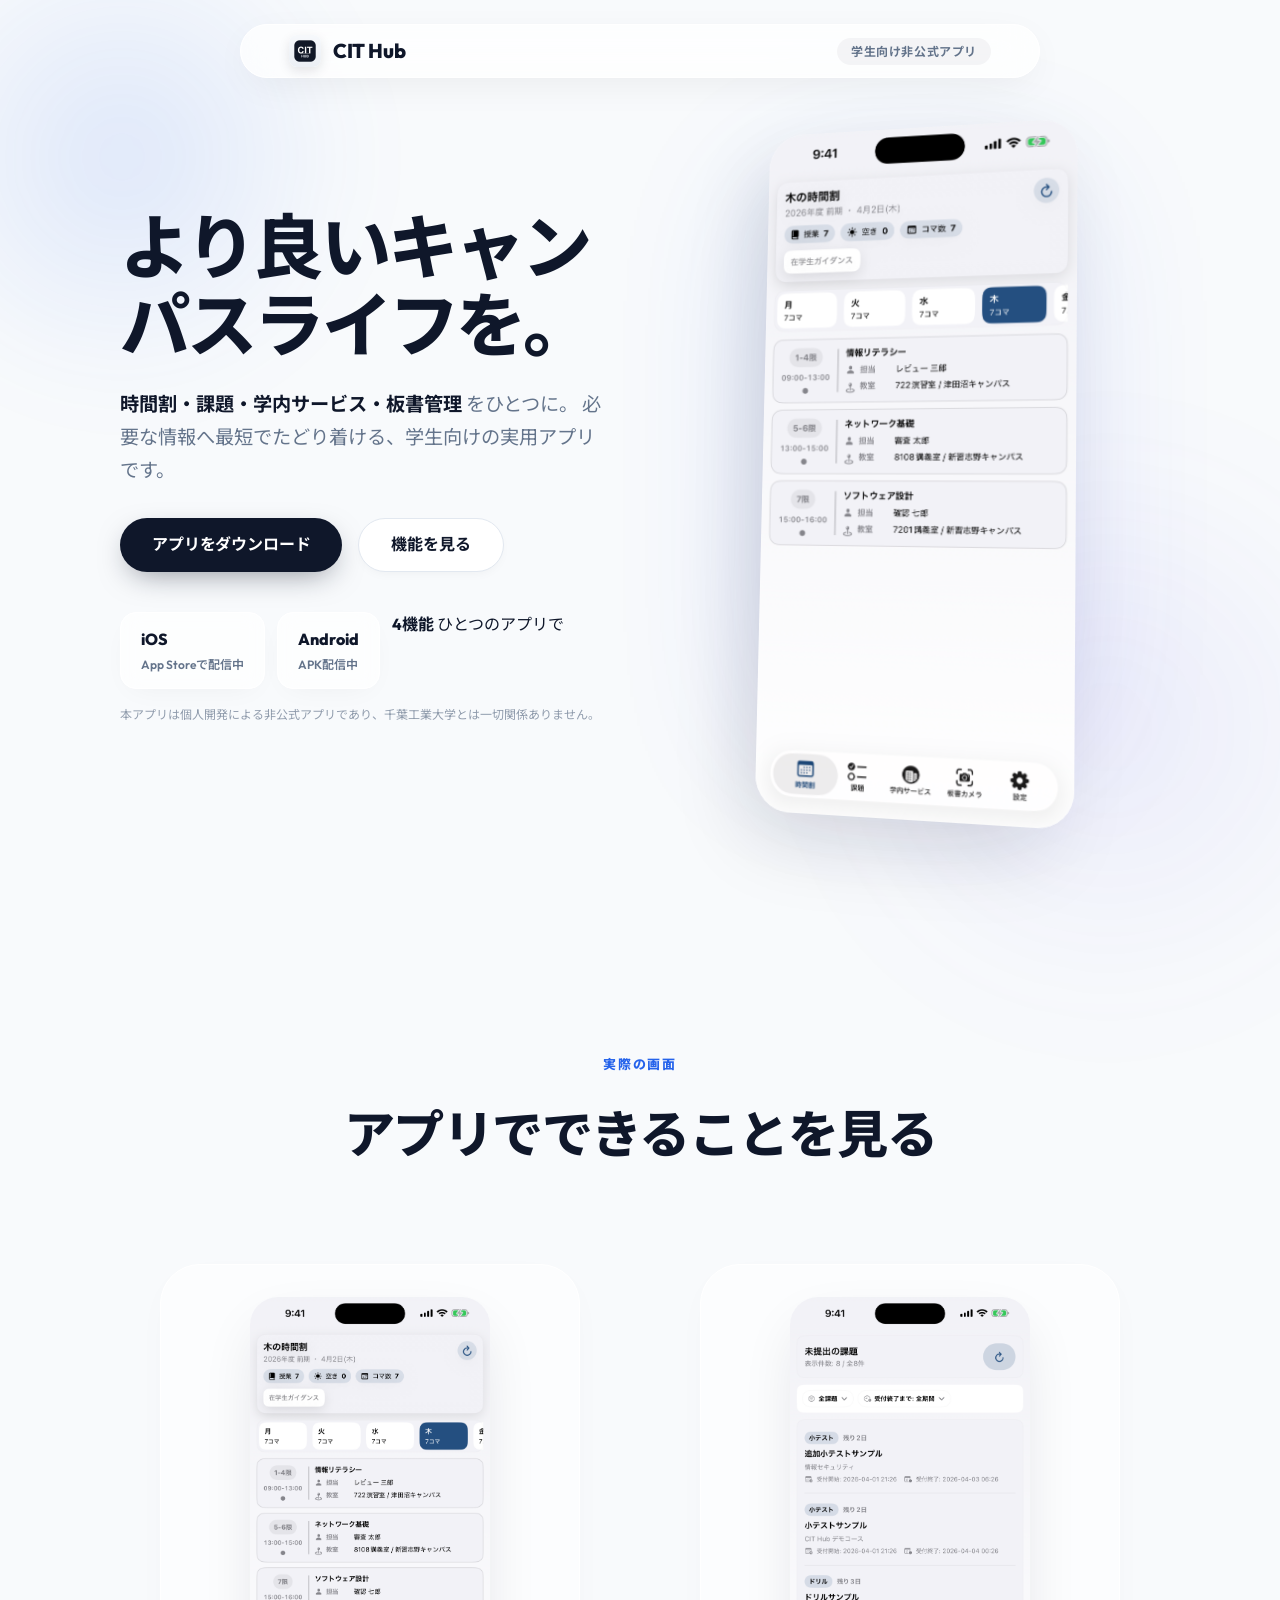
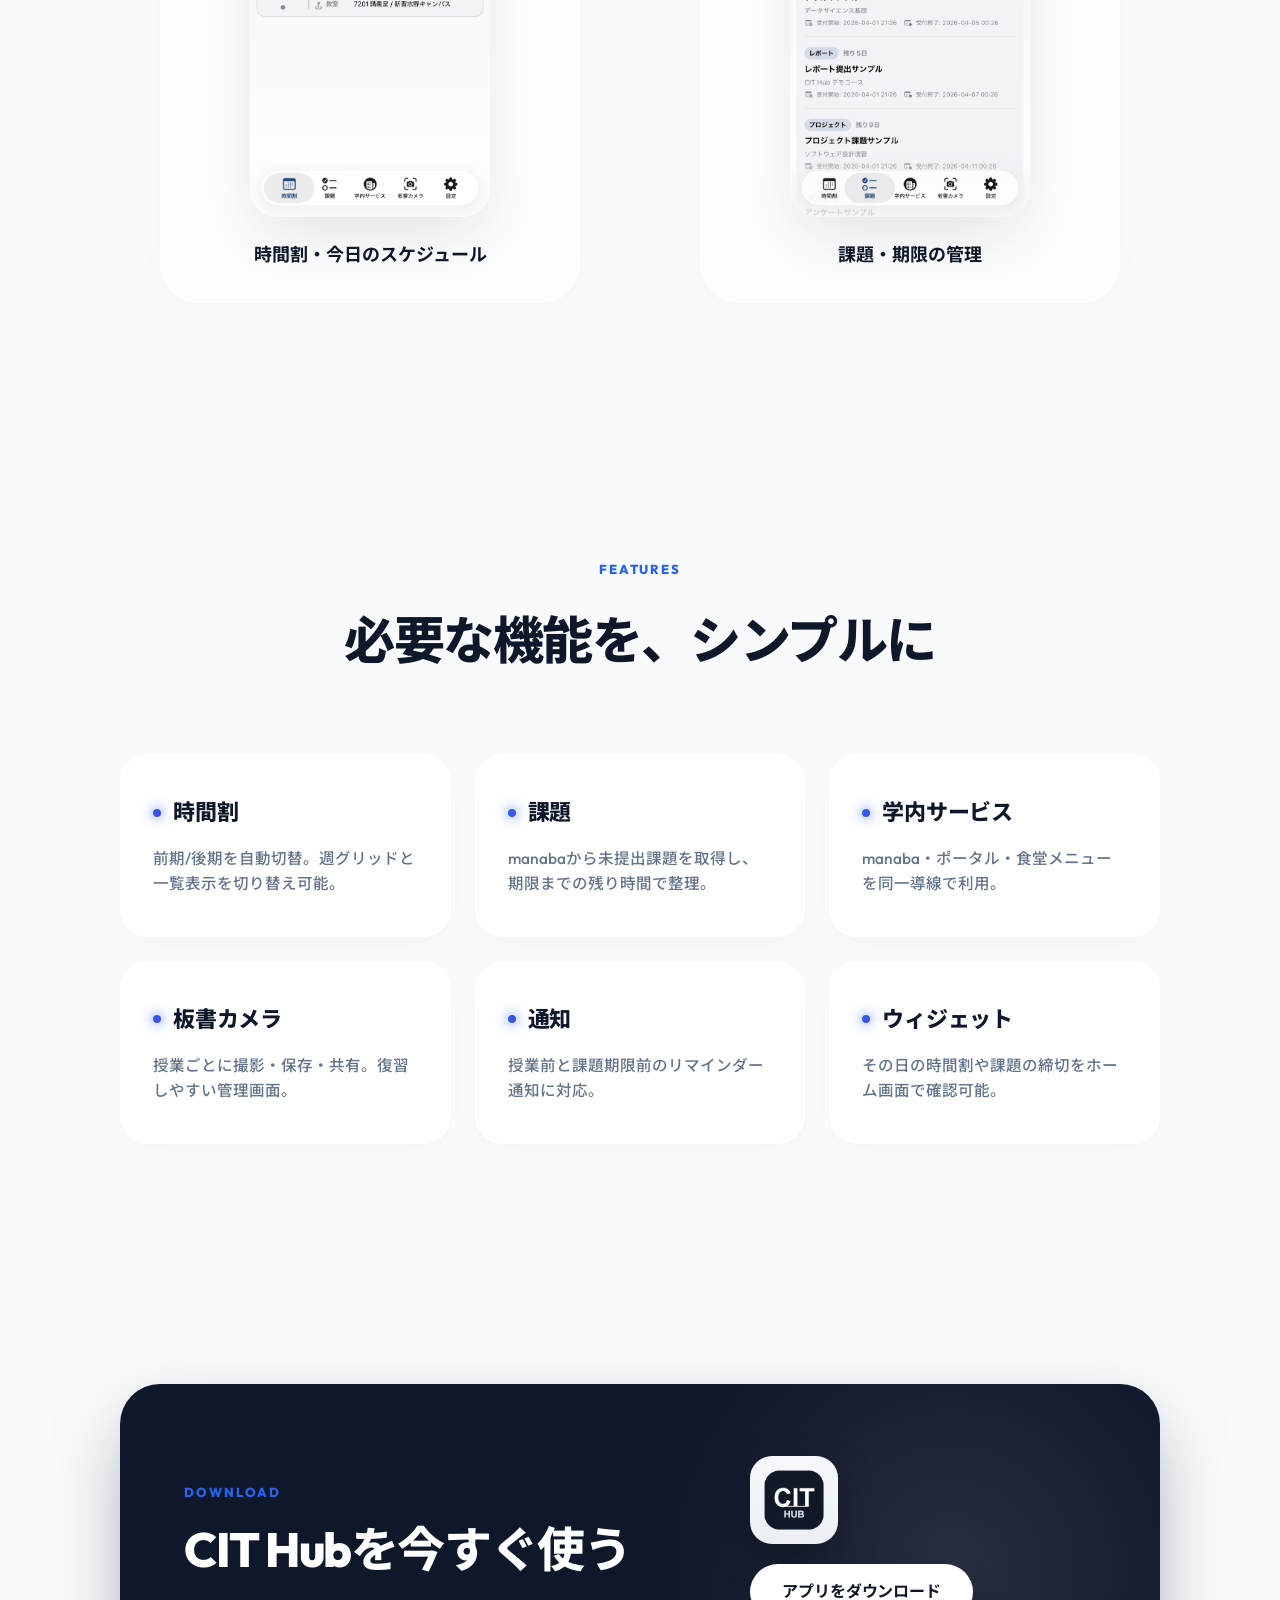
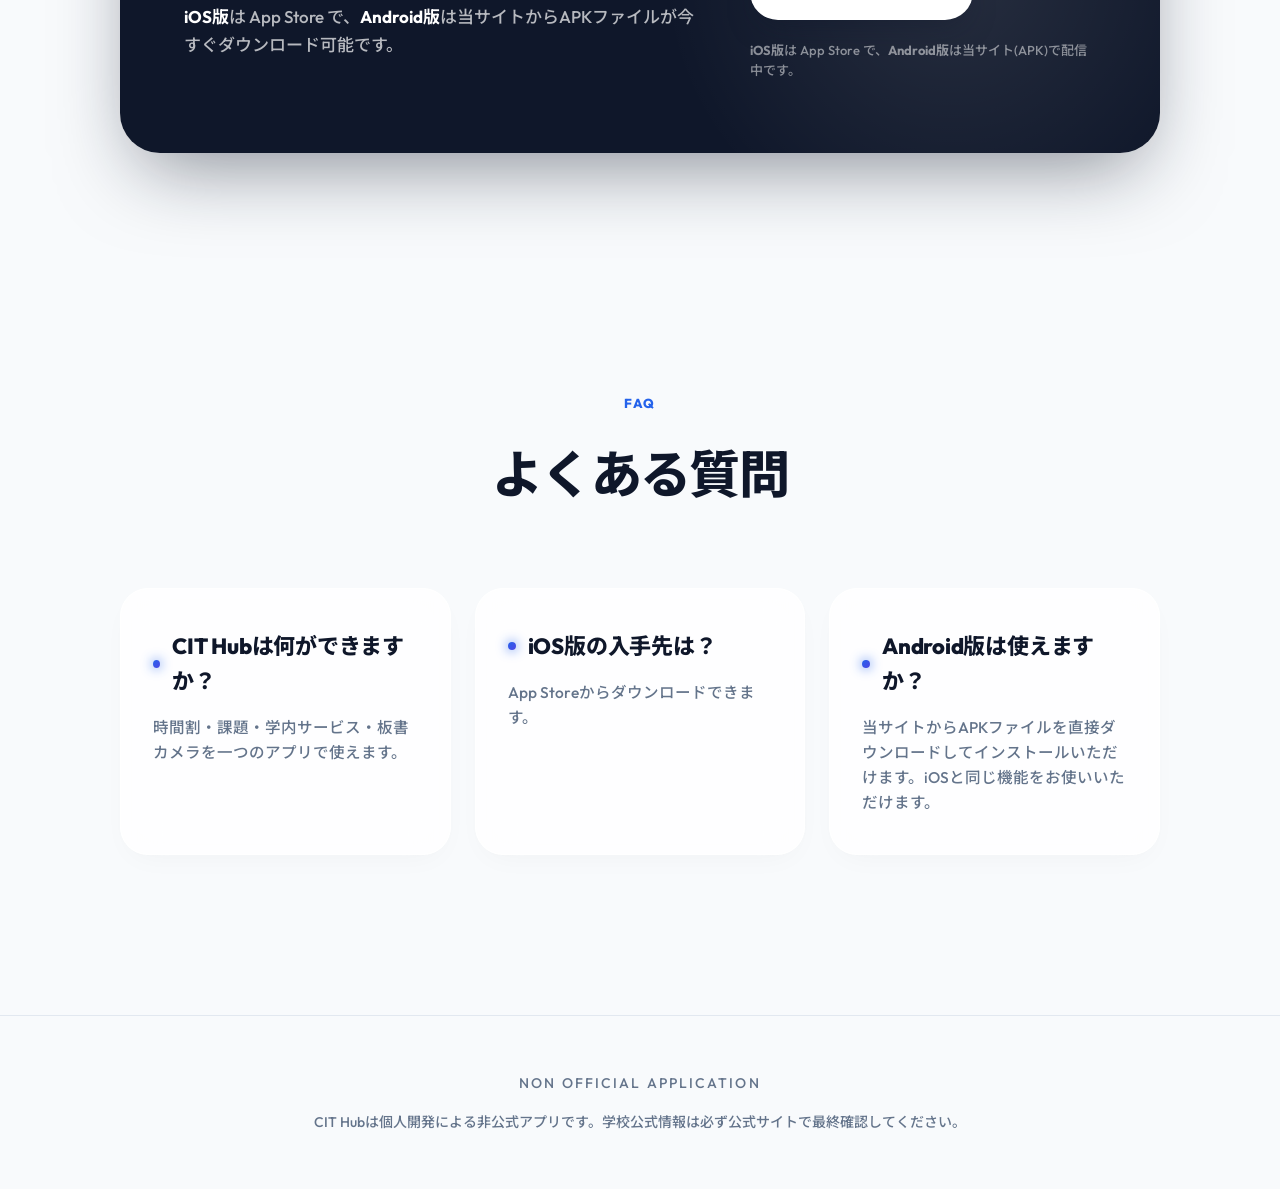
==== index.html @ a3082f99 "Fix: cssのoverflow-x:hiddenをclipに変更しスムーススクロール対応。重複したScreenセクションを削除" ====
<!doctype html>
<html lang="ja">
  <head>
    <meta charset="utf-8" />
    <meta name="viewport" content="width=device-width, initial-scale=1" />
    <title>CIT Hub | より良いキャンパスライフを</title>
    <meta name="robots" content="index,follow,max-image-preview:large,max-snippet:-1,max-video-preview:-1" />
    <meta name="author" content="CIT Hub" />
    <meta name="application-name" content="CIT Hub" />
    <meta name="theme-color" content="#edf1f7" />
    <meta name="apple-itunes-app" content="app-id=6760315556" />
    <meta
      name="keywords"
      content="CIT Hub,千葉工業大学,時間割アプリ,manaba,課題管理,学内ポータル,学生アプリ,板書カメラ"
    />
    <meta
      name="description"
      content="CIT Hubは、時間割・課題・学内サービス・板書カメラを一つにまとめた、千葉工業大学向けの非公式サポートアプリです。"
    />
    <link rel="canonical" href="/" />
    <meta property="og:type" content="website" />
    <meta property="og:url" content="/" />
    <meta property="og:locale" content="ja_JP" />
    <meta property="og:site_name" content="CIT Hub" />
    <meta property="og:title" content="CIT Hub | より良いキャンパスライフを" />
    <meta
      property="og:description"
      content="時間割・課題・学内サービス・板書カメラをまとめて使える、千葉工業大学向け非公式アプリCIT Hub。"
    />
    <meta property="og:image" content="./assets/app-icon.png" />
    <meta name="twitter:card" content="summary_large_image" />
    <meta name="twitter:title" content="CIT Hub | より良いキャンパスライフを" />
    <meta
      name="twitter:description"
      content="時間割・課題・学内サービス・板書カメラをまとめて使える、千葉工業大学向け非公式アプリCIT Hub。"
    />
    <meta name="twitter:image" content="./assets/app-icon.png" />
    <link rel="preconnect" href="https://fonts.googleapis.com" />
    <link rel="preconnect" href="https://fonts.gstatic.com" crossorigin />
    <link
      href="https://fonts.googleapis.com/css2?family=Noto+Sans+JP:wght@400;500;700&family=Outfit:wght@500;600;700&display=swap"
      rel="stylesheet"
    />
    <link rel="stylesheet" href="./styles.css" />
    <script type="application/ld+json">
      {
        "@context": "https://schema.org",
        "@type": "SoftwareApplication",
        "name": "CIT Hub",
        "applicationCategory": "EducationApplication",
        "operatingSystem": "iOS",
        "inLanguage": "ja-JP",
        "offers": {
          "@type": "Offer",
          "price": "0",
          "priceCurrency": "JPY"
        },
        "downloadUrl": "https://apps.apple.com/jp/app/cit-hub/id6760315556",
        "description": "時間割・課題・学内サービス・板書カメラを一つにまとめた、千葉工業大学向けの非公式サポートアプリです。"
      }
    </script>
    <script type="application/ld+json">
      {
        "@context": "https://schema.org",
        "@type": "FAQPage",
        "mainEntity": [
          {
            "@type": "Question",
            "name": "CIT Hubは何ができますか？",
            "acceptedAnswer": {
              "@type": "Answer",
              "text": "時間割、課題、学内サービス、板書カメラを一つのアプリで利用できます。"
            }
          },
          {
            "@type": "Question",
            "name": "iOS版はどこからダウンロードできますか？",
            "acceptedAnswer": {
              "@type": "Answer",
              "text": "App Storeからダウンロードできます。"
            }
          },
          {
            "@type": "Question",
            "name": "Android版は利用できますか？",
            "acceptedAnswer": {
              "@type": "Answer",
              "text": "Android版は間もなくリリース予定です。"
            }
          }
        ]
      }
    </script>
  </head>
  <body>
    <header class="site-header">
      <div class="container header-inner">
        <a class="brand" href="#top" aria-label="CIT Hub">
          <img class="brand-icon" src="./assets/app-icon.png" width="40" height="40" alt="CIT Hubアプリアイコン" />
          <span class="brand-text">CIT Hub</span>
        </a>

        <div class="header-actions">
          <span class="header-badge">学生向け非公式アプリ</span>
        </div>
      </div>
    </header>

    <main id="top">
      <section class="hero section reveal">
        <div class="container hero-grid">
          <div class="hero-copy">
            <h1>より良いキャンパスライフを。</h1>
            <p class="hero-lead">
              <span class="hero-lead-highlight">時間割・課題・学内サービス・板書管理</span> をひとつに。
              必要な情報へ最短でたどり着ける、学生向けの実用アプリです。
            </p>
            <div class="hero-actions">
              <a class="btn btn-primary js-app-download" href="https://apps.apple.com/jp/app/cit-hub/id6760315556">アプリをダウンロード</a>
              <a class="btn btn-soft" href="#features">機能を見る</a>
            </div>
            <div class="hero-stats" aria-label="アプリの特徴">
              <article class="stat-card">
                <strong>iOS</strong>
                <span>App Storeで配信中</span>
              </article>
              <article class="stat-card">
                <strong>Android</strong>
                <span>APK配信中</span>
              </article>
              <article class=\"stat-card\">
                <strong>4機能</strong>
                <span>ひとつのアプリで</span>
              </article>
            </div>
            <p class="hero-note">本アプリは個人開発による非公式アプリであり、千葉工業大学とは一切関係ありません。</p>
          </div>

          <div class="hero-visual">
            <img src="./assets/app-screenshot-schedule.png" alt="CIT Hubの時間割画面。今日のスケジュール、課題、通知がひと目で確認できます" class="app-screenshot" />
          </div>
        </div>
      </section>

      <section id="screens" class="section reveal">
        <div class="container">
          <div class="section-head">
            <p class="kicker">実際の画面</p>
            <h2>アプリでできることを見る</h2>
          </div>
          <div class="screens-grid">
            <figure class="screen-figure">
              <img src="./assets/app-screenshot-schedule.png" alt="時間割画面：今日のスケジュール、課題、コマ数が一目で確認できます" />
              <figcaption>時間割・今日のスケジュール</figcaption>
            </figure>
            <figure class="screen-figure">
              <img src="./assets/app-screenshot-tasks.png" alt="課題画面：未提出の課題が一覧表示され、期限順に整理されています" />
              <figcaption>課題・期限の管理</figcaption>
            </figure>
          </div>
        </div>
      </section>

      <section id="features" class="section reveal">
        <div class="container">
          <div class="section-head">
            <p class="kicker">FEATURES</p>
            <h2>必要な機能を、シンプルに</h2>
          </div>

          <div class="feature-grid">
            <article class="feature-card">
              <h3>時間割</h3>
              <p>前期/後期を自動切替。週グリッドと一覧表示を切り替え可能。</p>
            </article>
            <article class="feature-card">
              <h3>課題</h3>
              <p>manabaから未提出課題を取得し、期限までの残り時間で整理。</p>
            </article>
            <article class="feature-card">
              <h3>学内サービス</h3>
              <p>manaba・ポータル・食堂メニューを同一導線で利用。</p>
            </article>
            <article class="feature-card">
              <h3>板書カメラ</h3>
              <p>授業ごとに撮影・保存・共有。復習しやすい管理画面。</p>
            </article>
            <article class="feature-card">
              <h3>通知</h3>
              <p>授業前と課題期限前のリマインダー通知に対応。</p>
            </article>
            <article class="feature-card">
              <h3>ウィジェット</h3>
              <p>その日の時間割や課題の締切をホーム画面で確認可能。</p>
            </article>
          </div>
        </div>
      </section>

      <section id="download" class="section reveal">
        <div class="container cta-card">
          <div>
            <p class="kicker">DOWNLOAD</p>
            <h2>CIT Hubを今すぐ使う</h2>
            <p class="cta-note">
              <strong>iOS版</strong>は App Store で、<strong>Android版</strong>は当サイトからAPKファイルが今すぐダウンロード可能です。
            </p>
          </div>
          <div class="cta-actions">
            <img src="./assets/app-icon.png" alt="CIT Hubアイコン" />
            <a class="btn btn-primary js-app-download" href="https://apps.apple.com/jp/app/cit-hub/id6760315556">アプリをダウンロード</a>
            <p class="download-fallback"><strong>iOS版</strong>は App Store で、<strong>Android版</strong>は当サイト(APK)で配信中です。</p>
            <p id="download-notice" class="download-notice" hidden></p>
          </div>
        </div>
      </section>

      <section id="faq" class="section reveal">
        <div class="container">
          <div class="section-head">
            <p class="kicker">FAQ</p>
            <h2>よくある質問</h2>
          </div>
          <div class="feature-grid">
            <article class="feature-card">
              <h3>CIT Hubは何ができますか？</h3>
              <p>時間割・課題・学内サービス・板書カメラを一つのアプリで使えます。</p>
            </article>
            <article class="feature-card">
              <h3>iOS版の入手先は？</h3>
              <p>App Storeからダウンロードできます。</p>
            </article>
            <article class="feature-card">
              <h3>Android版は使えますか？</h3>
              <p>当サイトからAPKファイルを直接ダウンロードしてインストールいただけます。iOSと同じ機能をお使いいただけます。</p>
            </article>
          </div>
        </div>
      </section>
    </main>

    <footer class="site-footer">
      <div class="container footer-inner">
        <p class="kicker">NON OFFICIAL APPLICATION</p>
        <p>CIT Hubは個人開発による非公式アプリです。学校公式情報は必ず公式サイトで最終確認してください。</p>
      </div>
    </footer>

    <script src="./script.js" defer></script>
  </body>
</html>
---- styles.css ----
@import url('https://fonts.googleapis.com/css2?family=Outfit:wght@400;500;700;800&family=Noto+Sans+JP:wght@400;500;700;800&display=swap');

:root {
  --bg: #f8fafc;
  --surface: #ffffff;
  --text: #0f172a;
  --muted: #64748b;
  --line: #e2e8f0;
  --accent: #2563eb;
  --accent-strong: #4f46e5;
  --radius-sm: 12px;
  --radius-md: 20px;
  --radius-lg: 32px;
}

* { box-sizing: border-box; }
html { scroll-padding-top: 120px; scroll-behavior: smooth; }
body { overflow-x: clip; margin: 0; font-family: 'Outfit', 'Noto Sans JP', sans-serif; background: var(--bg); color: var(--text); line-height: 1.6; -webkit-font-smoothing: antialiased; }
img { max-width: 100%; display: block; }
a { text-decoration: none; color: inherit; }

.container { width: min(1040px, 100% - 48px); margin: 0 auto; }

/* Header */
.site-header { position: fixed; top: 24px; left: 50%; transform: translateX(-50%); width: min(800px, 100% - 48px); z-index: 50; background: rgba(255,255,255,0.75); backdrop-filter: blur(20px); -webkit-backdrop-filter: blur(20px); border: 1px solid rgba(255,255,255,1); border-radius: 999px; box-shadow: 0 10px 40px -10px rgba(0,0,0,0.08); transition: all 0.3s ease; }
.header-inner { display: flex; align-items: center; justify-content: space-between; padding: 10px 24px; }
.brand { display: flex; align-items: center; gap: 12px; font-weight: 800; font-size: 20px; letter-spacing: -0.02em; }
.brand-icon { width: 32px; height: 32px; border-radius: 8px; box-shadow: 0 4px 12px rgba(0,0,0,0.1); }
.header-badge { font-size: 12px; font-weight: 700; padding: 6px 14px; background: rgba(15, 23, 42, 0.04); border-radius: 999px; color: var(--muted); letter-spacing: 0.05em; }

/* Typography & Basics */
h1, h2, h3, p { margin: 0; }
.kicker { font-size: 13px; font-weight: 800; letter-spacing: 0.15em; text-transform: uppercase; color: var(--accent); margin-bottom: 8px; display: inline-block; }

/* Hero */
.hero { min-height: 100vh; display: flex; align-items: center; padding-top: 120px; position: relative; }
.hero::before { content: ""; position: absolute; top: -10%; left: -10%; width: 500px; height: 500px; background: radial-gradient(circle, rgba(37,99,235,0.12) 0%, transparent 70%); filter: blur(40px); z-index: -1; }
.hero::after { content: ""; position: absolute; bottom: -10%; right: -10%; width: 600px; height: 600px; background: radial-gradient(circle, rgba(79,70,229,0.08) 0%, transparent 70%); filter: blur(60px); z-index: -1; }

.hero-grid { display: grid; grid-template-columns: 1fr 1fr; gap: 60px; align-items: center; }
.hero-copy { display: flex; flex-direction: column; gap: 24px; }
.hero-copy h1 { font-size: clamp(2.8rem, 5.5vw, 4.5rem); line-height: 1.1; font-weight: 800; letter-spacing: -0.04em; text-wrap: balance; }
.hero-lead { font-size: clamp(1.1rem, 1.5vw, 1.25rem); color: var(--muted); max-width: 500px; text-wrap: pretty; line-height: 1.7; }
.hero-lead-highlight { color: var(--text); font-weight: 700; }
.hero-actions { display: flex; gap: 16px; align-items: center; flex-wrap: wrap; margin-top: 8px; }

/* Buttons */
.btn { display: inline-flex; align-items: center; justify-content: center; height: 54px; padding: 0 32px; border-radius: 999px; font-weight: 700; font-size: 16px; transition: all 0.3s cubic-bezier(0.16, 1, 0.3, 1); cursor: pointer; border: none; letter-spacing: -0.01em; }
.btn-primary { background: var(--text); color: #fff; box-shadow: 0 10px 30px -10px rgba(15,23,42,0.5); }
.btn-primary:hover { transform: translateY(-2px) scale(1.02); box-shadow: 0 20px 40px -10px rgba(15,23,42,0.4); background: #000; }
.btn-soft { background: #fff; color: var(--text); border: 1px solid var(--line); box-shadow: 0 4px 12px -4px rgba(0,0,0,0.05); }
.btn-soft:hover { transform: translateY(-2px); box-shadow: 0 12px 24px -8px rgba(0,0,0,0.08); border-color: transparent; }

/* Hero Stats */
.hero-stats { display: flex; gap: 12px; margin-top: 16px; flex-wrap: wrap; }
.stat-card { background: rgba(255,255,255,0.7); backdrop-filter: blur(10px); -webkit-backdrop-filter: blur(10px); border: 1px solid rgba(255,255,255,1); border-radius: 16px; padding: 14px 20px; display: flex; flex-direction: column; gap: 2px; box-shadow: 0 8px 30px -12px rgba(0,0,0,0.06); transition: transform 0.3s ease; }
.stat-card:hover { transform: translateY(-4px); }
.stat-card strong { font-size: 16px; font-weight: 800; color: var(--text); }
.stat-card span { font-size: 12px; color: var(--muted); font-weight: 600; }
.hero-note { font-size: 12px; color: var(--muted); opacity: 0.7; margin-top: -8px; }

/* App Screenshot 3D Presentation */
.hero-visual { position: relative; perspective: 1200px; display: flex; justify-content: center; }
.hero-visual::before { content: ''; position: absolute; inset: 10% 20%; background: linear-gradient(135deg, var(--accent), var(--accent-strong)); filter: blur(80px); opacity: 0.15; z-index: -1; }
.app-screenshot { width: 100%; max-width: 320px; border-radius: 36px; box-shadow: -20px 30px 80px -10px rgba(15,23,42,0.15), inset 0 0 0 1px rgba(255,255,255,0.4); transform: rotateY(-12deg) rotateX(4deg) translateZ(0); transition: all 0.6s cubic-bezier(0.16, 1, 0.3, 1); }
.hero-visual:hover .app-screenshot { transform: rotateY(0deg) rotateX(0deg) translateY(-12px) translateZ(50px); box-shadow: 0 40px 100px -10px rgba(15,23,42,0.2), inset 0 0 0 1px rgba(255,255,255,0.8); }

/* Sections */
.section { padding: 120px 0; position: relative; z-index: 2; }
.section-head { text-align: center; margin-bottom: 72px; display: flex; flex-direction: column; gap: 12px; align-items: center; }
.section-head h2 { font-size: clamp(2.2rem, 4vw, 3.2rem); font-weight: 800; letter-spacing: -0.03em; }

/* Screens Section */
.screens-grid { display: grid; grid-template-columns: repeat(auto-fit, minmax(280px, 1fr)); gap: 40px; }
.screen-figure { display: flex; flex-direction: column; align-items: center; gap: 24px; padding: 32px; background: rgba(255,255,255,0.5); border-radius: 40px; border: 1px solid #fff; box-shadow: 0 10px 40px -10px rgba(0,0,0,0.03); }
.screen-figure img { width: 100%; max-width: 240px; border-radius: 28px; box-shadow: 0 24px 60px -12px rgba(15,23,42,0.12); transition: transform 0.5s ease; }
.screen-figure:hover img { transform: translateY(-12px) scale(1.02); }
.screen-figure figcaption { font-size: 18px; font-weight: 700; color: var(--text); }

/* Bento Features */
.feature-grid { display: grid; grid-template-columns: repeat(3, minmax(0, 1fr)); gap: 24px; }
.feature-card { background: rgba(255,255,255,0.8); backdrop-filter: blur(20px); border: 1px solid rgba(255,255,255,1); border-radius: 28px; padding: 40px 32px; display: flex; flex-direction: column; gap: 16px; box-shadow: 0 10px 30px -10px rgba(0,0,0,0.04); transition: all 0.4s cubic-bezier(0.16, 1, 0.3, 1); }
.feature-card:hover { transform: translateY(-8px); box-shadow: 0 30px 60px -15px rgba(37,99,235,0.12); border-color: rgba(255,255,255,1); background: #ffffff; }
.feature-card h3 { font-size: 22px; font-weight: 800; display: flex; align-items: center; gap: 12px; letter-spacing: -0.01em; }
.feature-card h3::before { content: ""; width: 8px; height: 8px; border-radius: 50%; background: linear-gradient(135deg, var(--accent), var(--accent-strong)); box-shadow: 0 0 12px var(--accent); }
.feature-card p { color: var(--muted); font-size: 15.5px; line-height: 1.6; font-weight: 500; }

/* Modern CTA Card */
.cta-card { background: var(--text); color: #fff; border-radius: 40px; padding: 72px 64px; display: grid; grid-template-columns: 1.2fr 0.8fr; gap: 48px; align-items: center; box-shadow: 0 30px 80px -20px rgba(15,23,42,0.5); overflow: hidden; position: relative; }
.cta-card::before { content: ""; position: absolute; right: -10%; top: -50%; width: 60%; height: 200%; background: radial-gradient(circle, rgba(255,255,255,0.1) 0%, transparent 60%); pointer-events: none; transform: rotate(15deg); }
.cta-card h2 { font-size: clamp(2.2rem, 4vw, 3rem); font-weight: 800; margin: 0 0 16px 0; letter-spacing: -0.03em; color: #fff; }
.cta-note { font-size: 17px; color: rgba(255,255,255,0.7); font-weight: 500; }
.cta-note strong { color: #fff; }
.cta-actions { display: flex; flex-direction: column; gap: 20px; position: relative; z-index: 2; align-items: flex-start;}
.cta-actions img { width: 88px; height: 88px; border-radius: 22px; box-shadow: 0 16px 40px rgba(0,0,0,0.3); }
.cta-actions .btn { background: #fff; color: var(--text); height: 56px; }
.cta-actions .btn:hover { transform: translateY(-4px) scale(1.02); box-shadow: 0 16px 40px rgba(255,255,255,0.3); }
.download-fallback { font-size: 13px; color: rgba(255,255,255,0.5); margin: 0; font-weight: 500; }
.download-notice { display: none; }

/* Footer */
.site-footer { border-top: 1px solid var(--line); padding: 56px 0; margin-top: 40px; }
.footer-inner { display: flex; flex-direction: column; gap: 16px; align-items: center; text-align: center; }
.footer-inner p { margin: 0; color: var(--muted); font-size: 14px; font-weight: 500; }

/* Animations */
.reveal { opacity: 0; transform: translateY(30px); transition: all 0.8s cubic-bezier(0.16, 1, 0.3, 1); }
.reveal.is-visible { opacity: 1; transform: none; }

/* Responsive adjustments */
@media (max-width: 1024px) {
  .hero-grid { grid-template-columns: 1fr; gap: 60px; text-align: center; }
  .hero-copy { align-items: center; }
  .hero-lead { text-align: center; margin: 0 auto; }
  .hero-actions, .hero-stats { justify-content: center; }
  .hero-visual .app-screenshot { transform: none; max-width: 300px; box-shadow: 0 20px 60px -10px rgba(15,23,42,0.15); }
  .hero-visual:hover .app-screenshot { transform: translateY(-10px); }
  .feature-grid { grid-template-columns: repeat(2, 1fr); gap: 20px; }
  .cta-card { grid-template-columns: 1fr; text-align: center; padding: 56px 40px; }
  .cta-actions { align-items: center; }
}

@media (max-width: 640px) {
  body { font-size: 15px; }
  .container { width: calc(100% - 32px); }
  .site-header { width: calc(100% - 32px); padding: 4px; top: 12px; }
  .header-badge { display: none; } /* Keep minimalist on mobile */
  .hero { padding-top: 130px; min-height: auto; padding-bottom: 60px; }
  .hero-copy h1 { font-size: clamp(2.4rem, 8vw, 3rem); }
  .hero-actions { width: 100%; flex-direction: column; }
  .hero-stats { width: 100%; flex-direction: column; }
  .stat-card { align-items: center; text-align: center; padding: 16px; }
  .btn { width: 100%; border-radius: 16px; } /* Blockier buttons on mobile */
  .hero-visual { display: none; } /* User specifically requested hiding app image on mobile to save space */
  .section { padding: 60px 0; }
  .section-head { margin-bottom: 40px; }
  .feature-grid { grid-template-columns: 1fr; }
  .feature-card { padding: 32px 24px; border-radius: 24px; }
  .screens-grid { gap: 24px; }
  .screen-figure { padding: 24px; border-radius: 32px; }
  .screen-figure img { max-width: 200px; } /* Keep it small on small screens */
  .cta-card { padding: 40px 24px; border-radius: 32px; }
  .cta-actions img { width: 72px; height: 72px; }
}
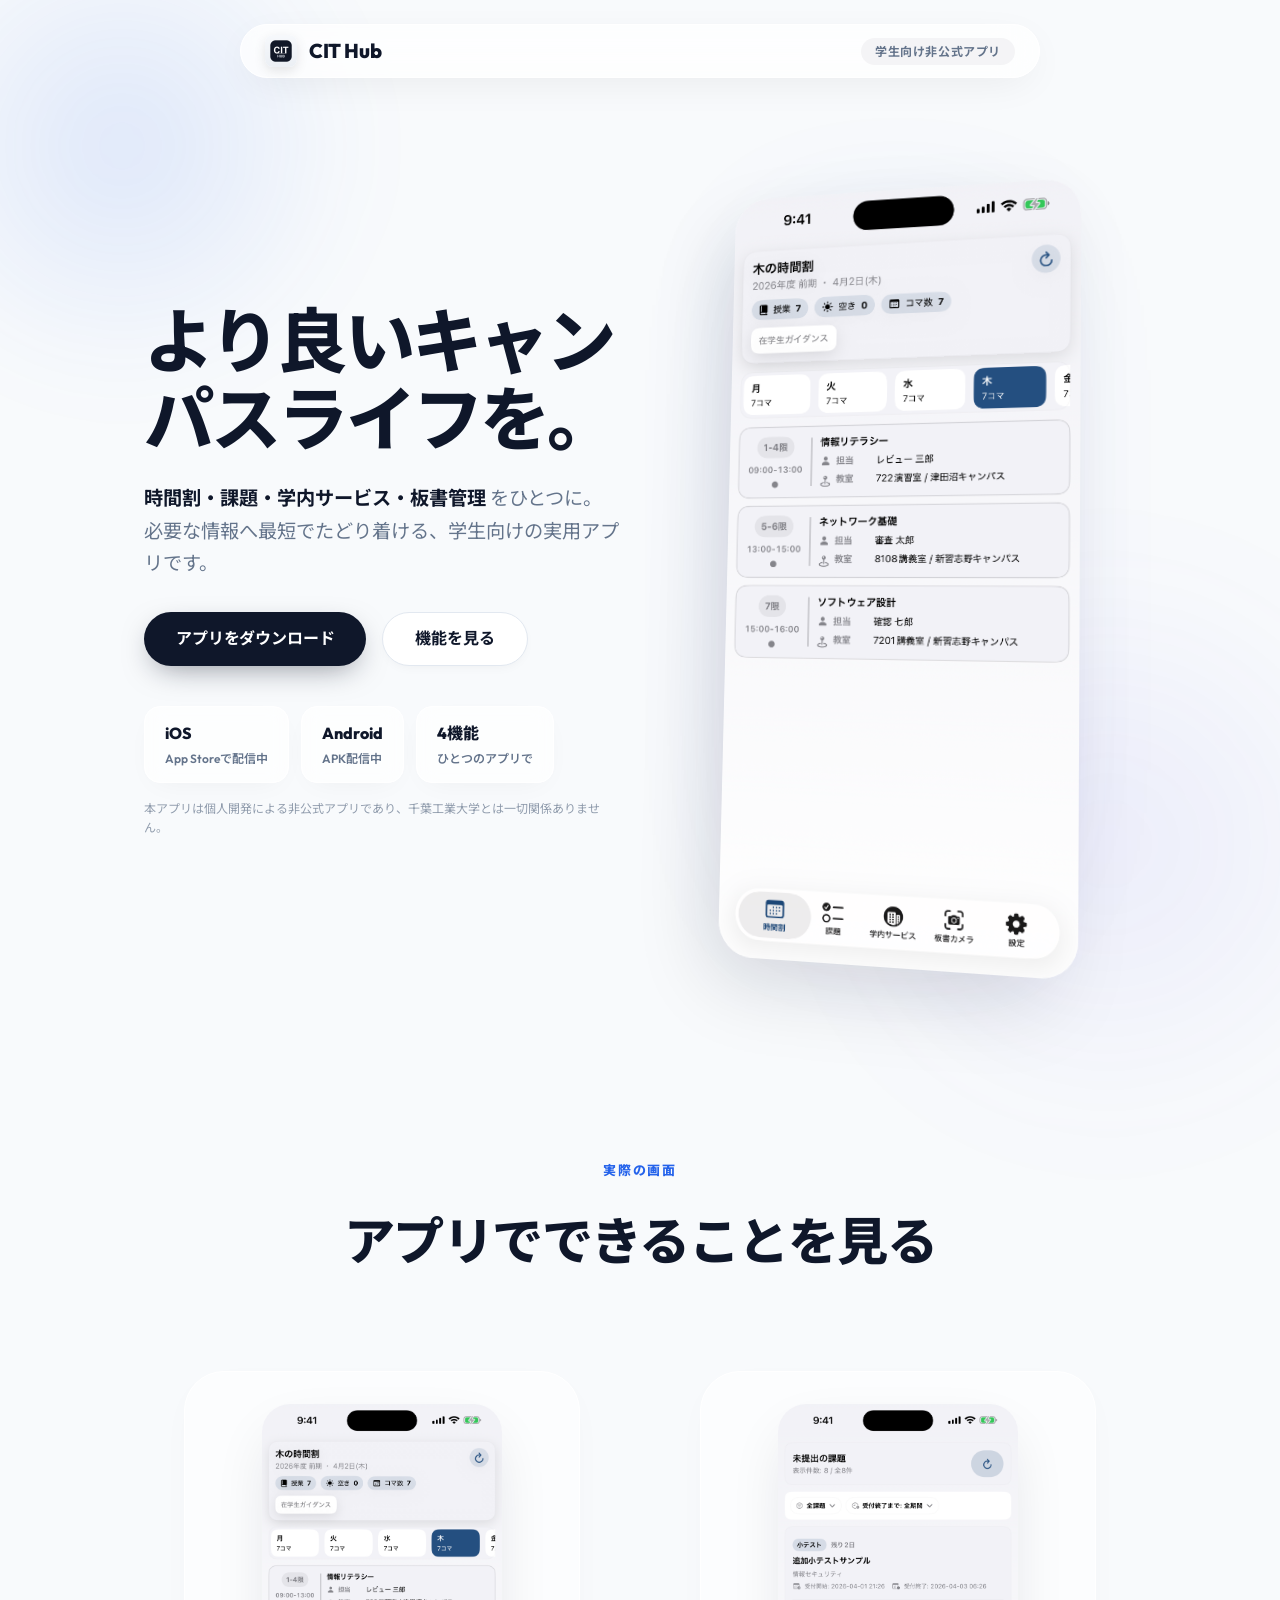
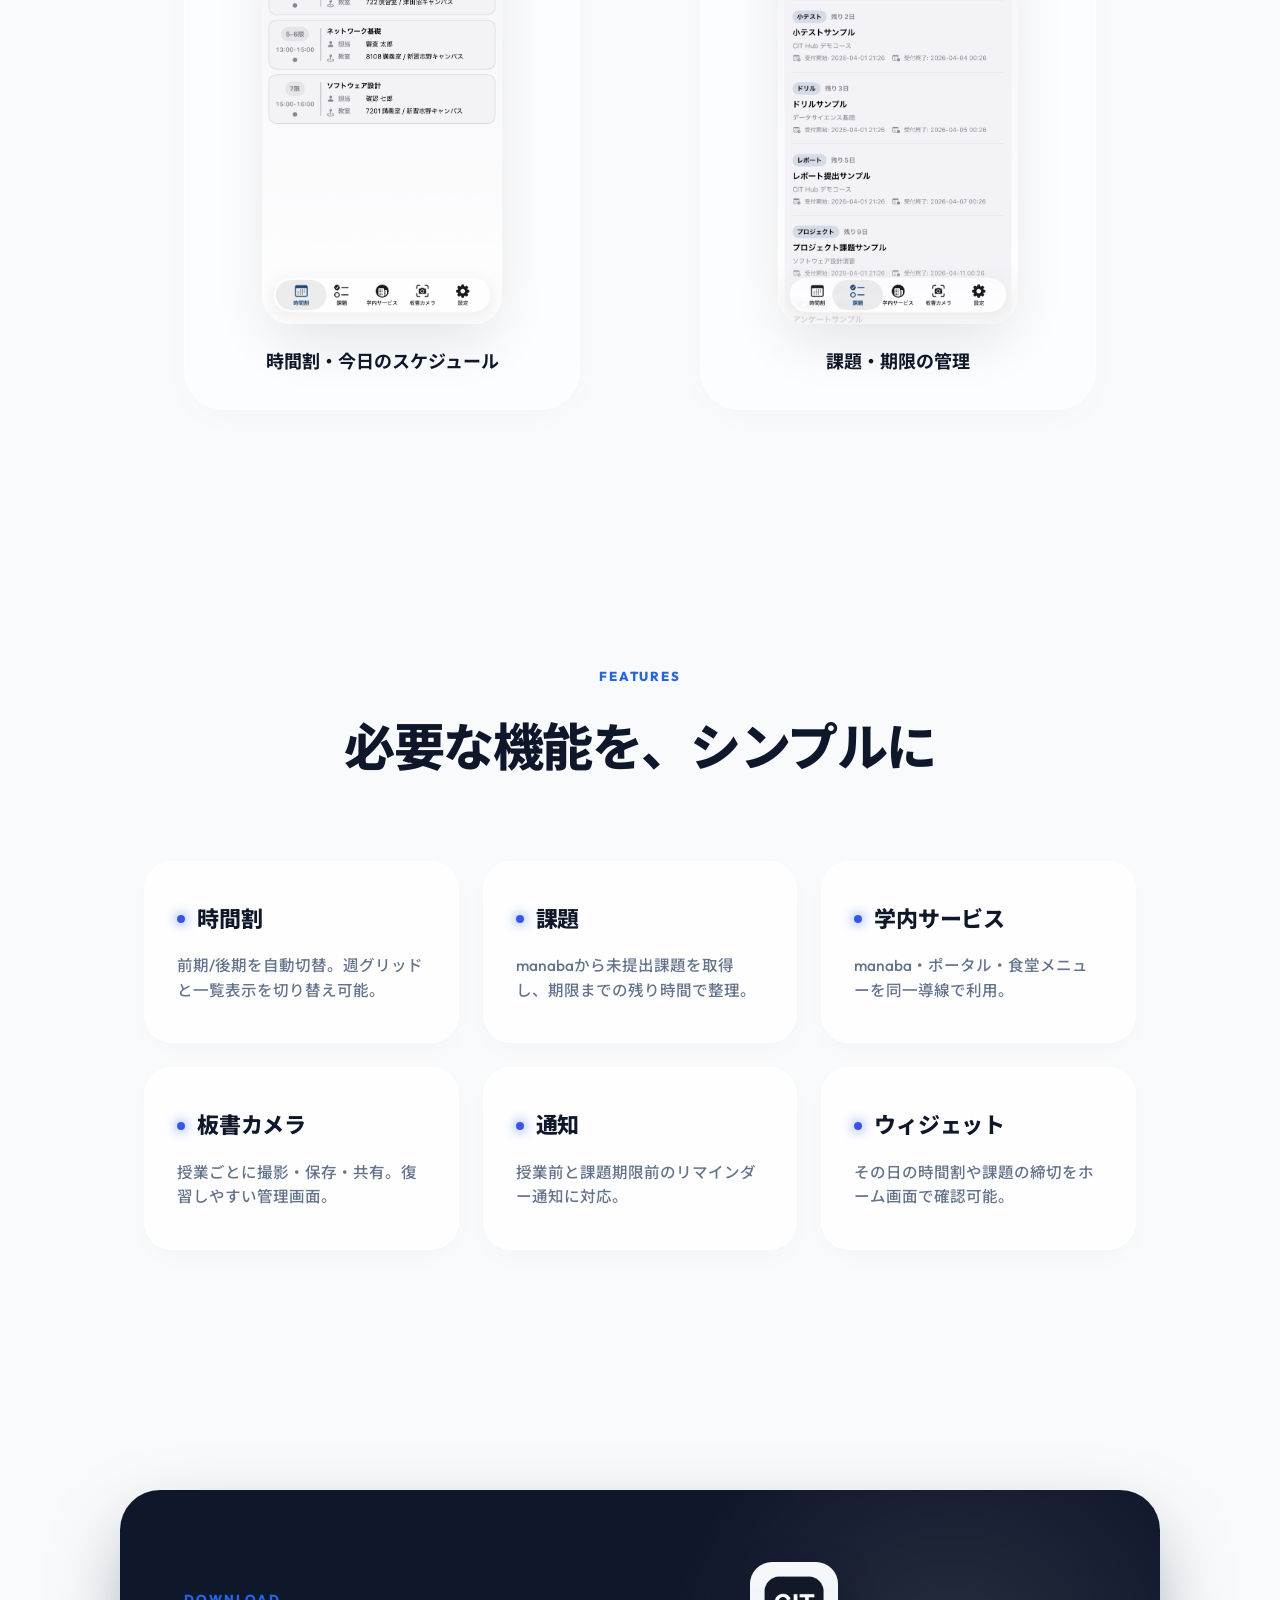
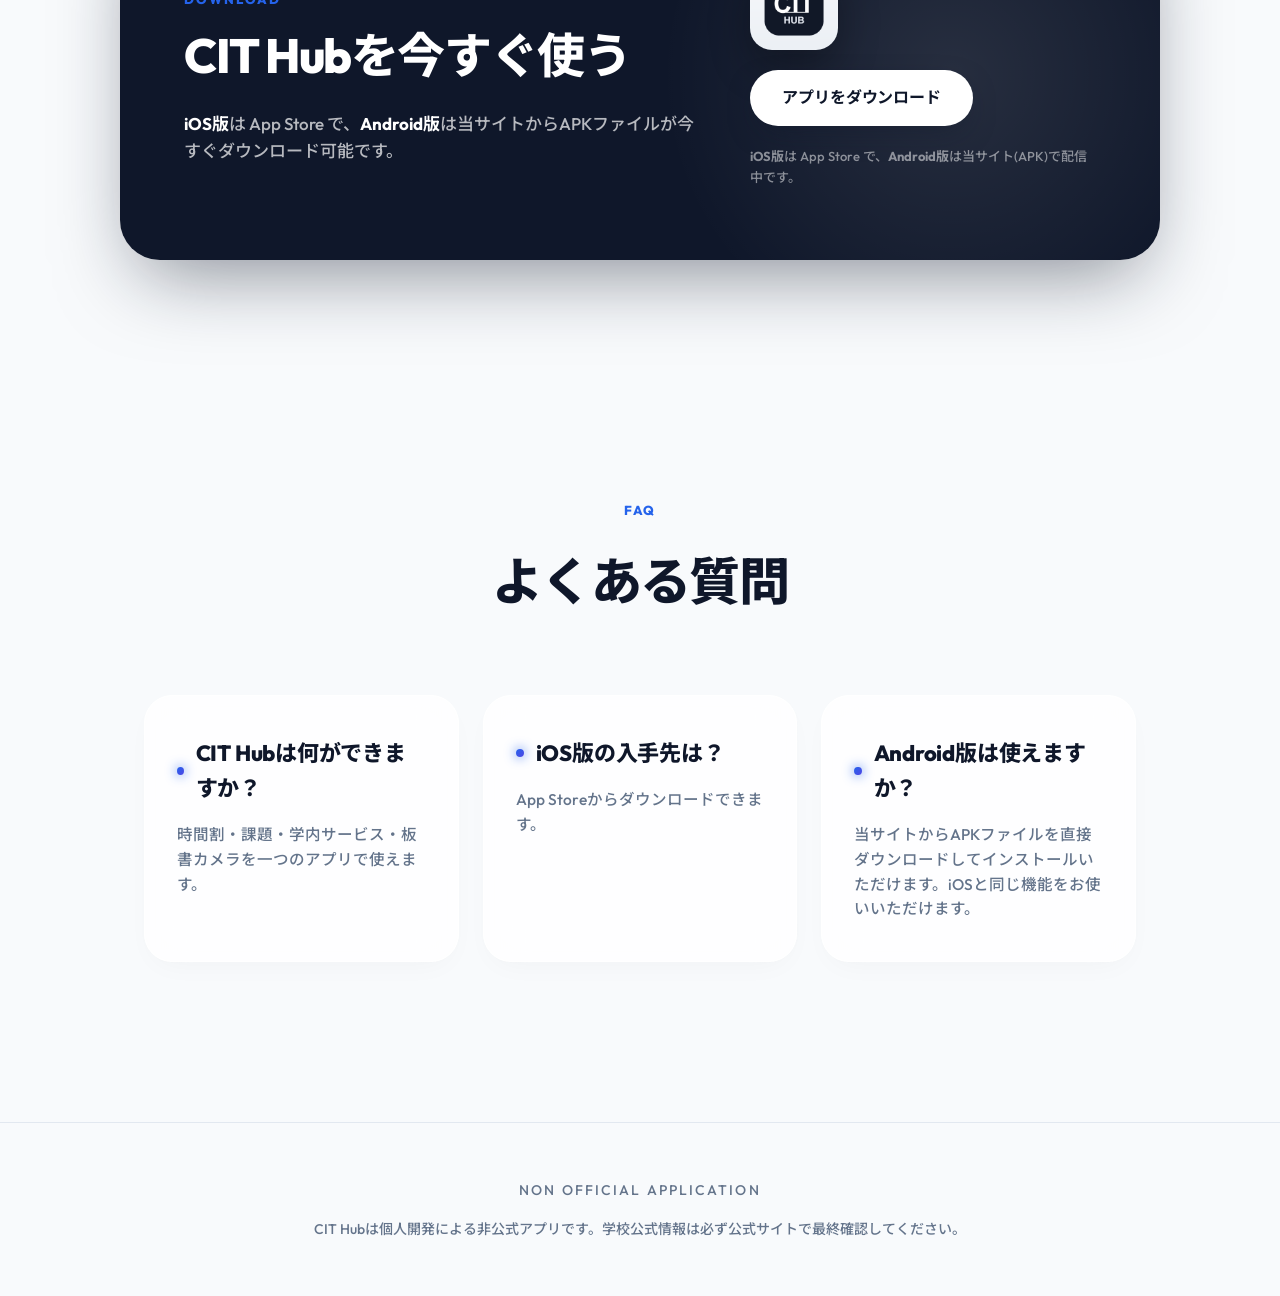
==== commit d19f646b: "update" ====
--- a/index.html
+++ b/index.html
@@ -128,7 +128,7 @@
                 <strong>Android</strong>
                 <span>APK配信中</span>
               </article>
-              <article class=\"stat-card\">
+              <article class="stat-card">
                 <strong>4機能</strong>
                 <span>ひとつのアプリで</span>
               </article>
--- a/styles.css
+++ b/styles.css
@@ -14,12 +14,12 @@
 }
 
 * { box-sizing: border-box; }
-html { scroll-padding-top: 120px; scroll-behavior: smooth; }
-body { overflow-x: clip; margin: 0; font-family: 'Outfit', 'Noto Sans JP', sans-serif; background: var(--bg); color: var(--text); line-height: 1.6; -webkit-font-smoothing: antialiased; }
+html { scroll-padding-top: 120px; scroll-behavior: smooth; width: 100%; overflow-x: hidden; }
+body { overflow-x: hidden; overflow-x: clip; margin: 0; max-width: 100%; font-family: 'Outfit', 'Noto Sans JP', sans-serif; background: var(--bg); color: var(--text); line-height: 1.6; -webkit-font-smoothing: antialiased; }
 img { max-width: 100%; display: block; }
 a { text-decoration: none; color: inherit; }
 
-.container { width: min(1040px, 100% - 48px); margin: 0 auto; }
+.container { width: 100%; max-width: 1040px; margin: 0 auto; padding: 0 24px; }
 
 /* Header */
 .site-header { position: fixed; top: 24px; left: 50%; transform: translateX(-50%); width: min(800px, 100% - 48px); z-index: 50; background: rgba(255,255,255,0.75); backdrop-filter: blur(20px); -webkit-backdrop-filter: blur(20px); border: 1px solid rgba(255,255,255,1); border-radius: 999px; box-shadow: 0 10px 40px -10px rgba(0,0,0,0.08); transition: all 0.3s ease; }
@@ -33,12 +33,12 @@
 .kicker { font-size: 13px; font-weight: 800; letter-spacing: 0.15em; text-transform: uppercase; color: var(--accent); margin-bottom: 8px; display: inline-block; }
 
 /* Hero */
-.hero { min-height: 100vh; display: flex; align-items: center; padding-top: 120px; position: relative; }
+.hero.section { min-height: 100vh; display: flex; flex-direction: column; justify-content: center; padding-top: 180px; padding-bottom: 80px; position: relative; }
 .hero::before { content: ""; position: absolute; top: -10%; left: -10%; width: 500px; height: 500px; background: radial-gradient(circle, rgba(37,99,235,0.12) 0%, transparent 70%); filter: blur(40px); z-index: -1; }
 .hero::after { content: ""; position: absolute; bottom: -10%; right: -10%; width: 600px; height: 600px; background: radial-gradient(circle, rgba(79,70,229,0.08) 0%, transparent 70%); filter: blur(60px); z-index: -1; }
 
-.hero-grid { display: grid; grid-template-columns: 1fr 1fr; gap: 60px; align-items: center; }
-.hero-copy { display: flex; flex-direction: column; gap: 24px; }
+.hero-grid { display: grid; grid-template-columns: 1fr 1fr; gap: 40px; align-items: center; max-width: 1040px; margin: 0 auto; justify-items: center; text-align: left; }
+.hero-copy { display: flex; flex-direction: column; gap: 24px; max-width: 520px; }
 .hero-copy h1 { font-size: clamp(2.8rem, 5.5vw, 4.5rem); line-height: 1.1; font-weight: 800; letter-spacing: -0.04em; text-wrap: balance; }
 .hero-lead { font-size: clamp(1.1rem, 1.5vw, 1.25rem); color: var(--muted); max-width: 500px; text-wrap: pretty; line-height: 1.7; }
 .hero-lead-highlight { color: var(--text); font-weight: 700; }
@@ -62,7 +62,7 @@
 /* App Screenshot 3D Presentation */
 .hero-visual { position: relative; perspective: 1200px; display: flex; justify-content: center; }
 .hero-visual::before { content: ''; position: absolute; inset: 10% 20%; background: linear-gradient(135deg, var(--accent), var(--accent-strong)); filter: blur(80px); opacity: 0.15; z-index: -1; }
-.app-screenshot { width: 100%; max-width: 320px; border-radius: 36px; box-shadow: -20px 30px 80px -10px rgba(15,23,42,0.15), inset 0 0 0 1px rgba(255,255,255,0.4); transform: rotateY(-12deg) rotateX(4deg) translateZ(0); transition: all 0.6s cubic-bezier(0.16, 1, 0.3, 1); }
+.app-screenshot { width: 100%; max-width: 360px; border-radius: 36px; box-shadow: -20px 30px 80px -10px rgba(15,23,42,0.15), inset 0 0 0 1px rgba(255,255,255,0.4); transform: rotateY(-12deg) rotateX(4deg) translateZ(0); transition: all 0.6s cubic-bezier(0.16, 1, 0.3, 1); }
 .hero-visual:hover .app-screenshot { transform: rotateY(0deg) rotateX(0deg) translateY(-12px) translateZ(50px); box-shadow: 0 40px 100px -10px rgba(15,23,42,0.2), inset 0 0 0 1px rgba(255,255,255,0.8); }
 
 /* Sections */
@@ -122,10 +122,10 @@
 
 @media (max-width: 640px) {
   body { font-size: 15px; }
-  .container { width: calc(100% - 32px); }
+  .container { width: 100%; padding: 0 16px; }
   .site-header { width: calc(100% - 32px); padding: 4px; top: 12px; }
   .header-badge { display: none; } /* Keep minimalist on mobile */
-  .hero { padding-top: 130px; min-height: auto; padding-bottom: 60px; }
+  .hero.section { padding-top: 150px; min-height: auto; padding-bottom: 60px; justify-content: flex-start; }
   .hero-copy h1 { font-size: clamp(2.4rem, 8vw, 3rem); }
   .hero-actions { width: 100%; flex-direction: column; }
   .hero-stats { width: 100%; flex-direction: column; }
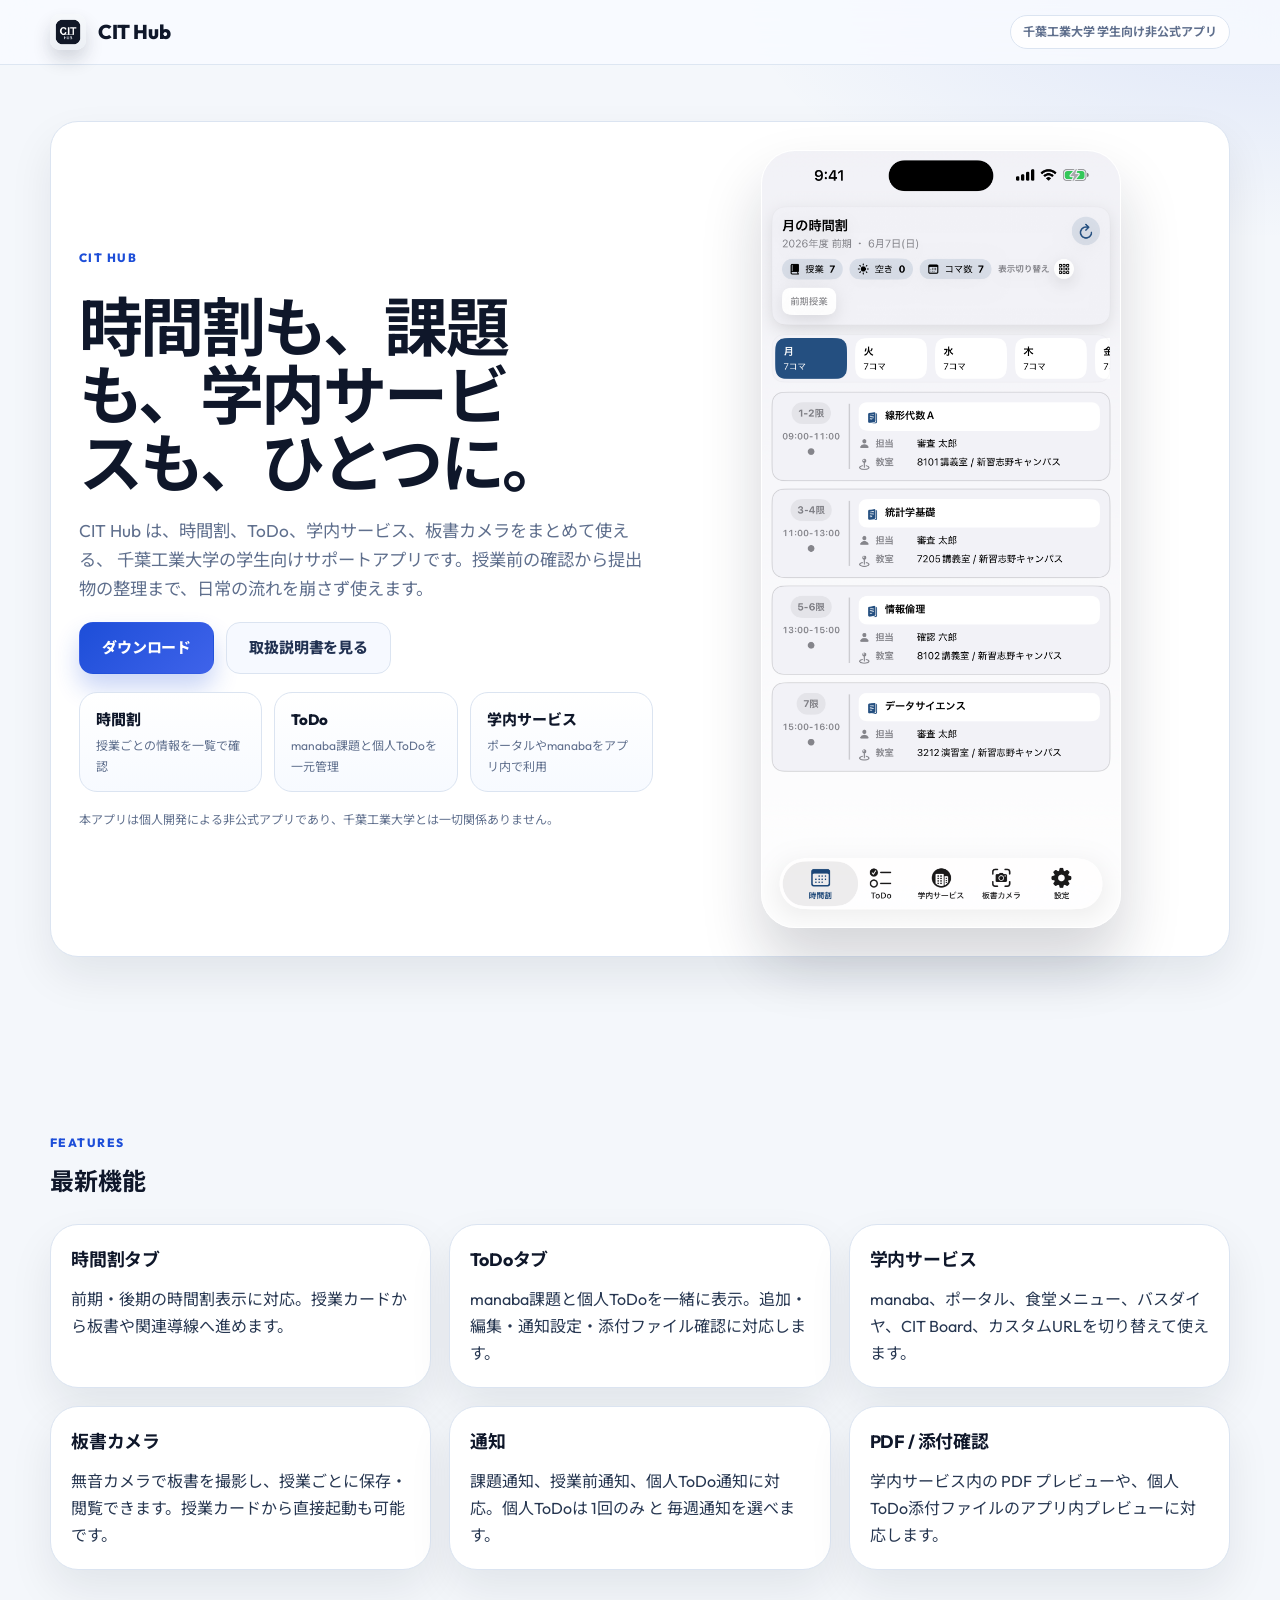
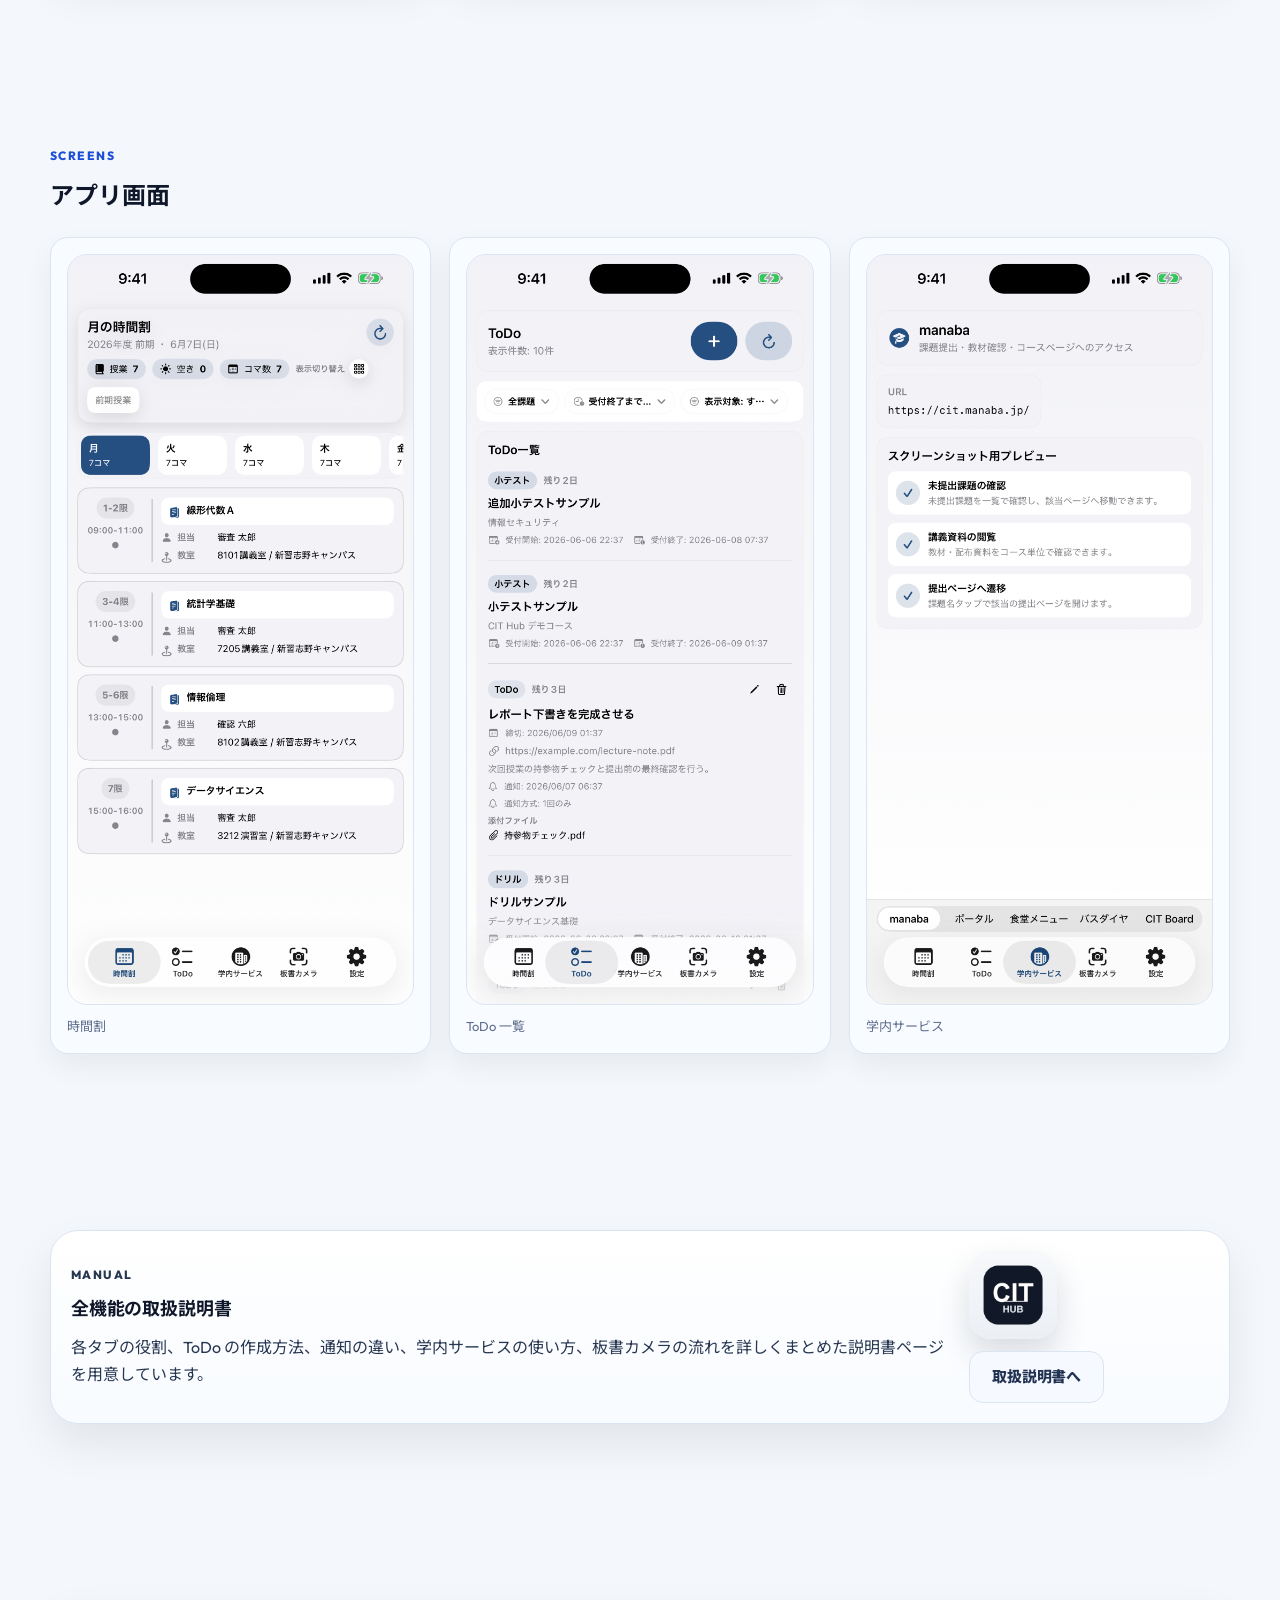
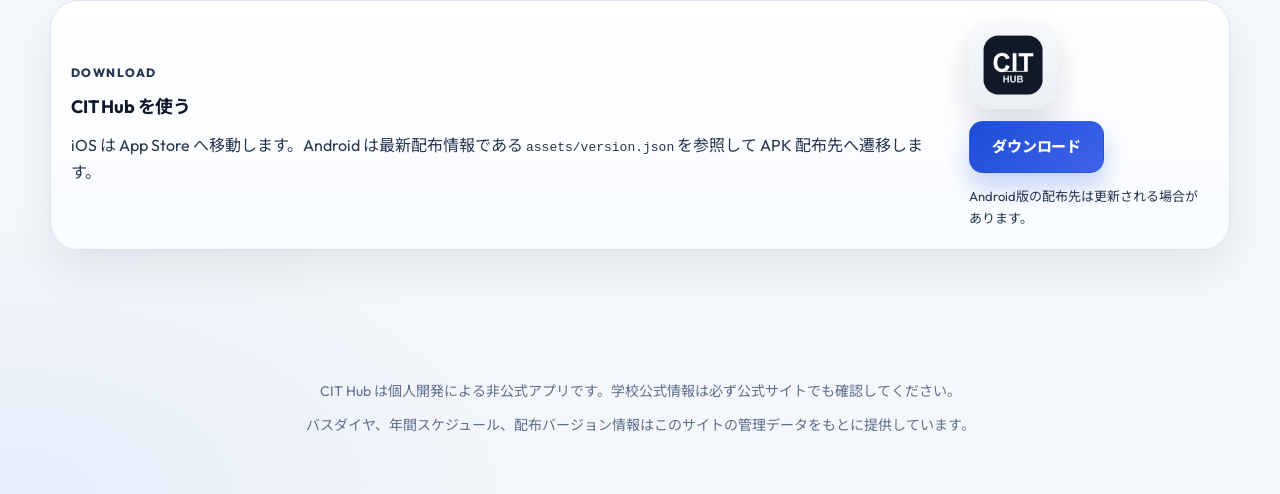
==== commit b65b0658: "Update public site and user manual" ====
--- a/index.html
+++ b/index.html
@@ -2,142 +2,146 @@
 <html lang="ja">
   <head>
     <meta charset="utf-8" />
-    <meta name="viewport" content="width=device-width, initial-scale=1" />
-    <title>CIT Hub | より良いキャンパスライフを</title>
+    <meta name="viewport" content="width=device-width, initial-scale=1, viewport-fit=cover" />
+    <title>CIT Hub | 学生向けキャンパスサポートアプリ</title>
     <meta name="robots" content="index,follow,max-image-preview:large,max-snippet:-1,max-video-preview:-1" />
     <meta name="author" content="CIT Hub" />
     <meta name="application-name" content="CIT Hub" />
-    <meta name="theme-color" content="#edf1f7" />
+    <meta name="theme-color" content="#f4f7fb" />
+    <meta name="format-detection" content="telephone=no" />
     <meta name="apple-itunes-app" content="app-id=6760315556" />
     <meta
       name="keywords"
-      content="CIT Hub,千葉工業大学,時間割アプリ,manaba,課題管理,学内ポータル,学生アプリ,板書カメラ"
+      content="CIT Hub,千葉工業大学,時間割アプリ,manaba,課題管理,学内ポータル,学生アプリ,板書カメラ,ToDo"
     />
     <meta
       name="description"
-      content="CIT Hubは、時間割・課題・学内サービス・板書カメラを一つにまとめた、千葉工業大学向けの非公式サポートアプリです。"
-    />
-    <link rel="canonical" href="/" />
+      content="CIT Hub は、時間割・ToDo・学内サービス・板書カメラをひとつにまとめた、千葉工業大学の学生向けサポートアプリです。"
+    />
+    <link rel="canonical" href="https://cit-hub.vercel.app/" />
+    <link rel="icon" href="./assets/app-icon.png" />
+    <link rel="apple-touch-icon" href="./assets/app-icon.png" />
     <meta property="og:type" content="website" />
-    <meta property="og:url" content="/" />
+    <meta property="og:url" content="https://cit-hub.vercel.app/" />
     <meta property="og:locale" content="ja_JP" />
     <meta property="og:site_name" content="CIT Hub" />
-    <meta property="og:title" content="CIT Hub | より良いキャンパスライフを" />
+    <meta property="og:title" content="CIT Hub | 学生向けキャンパスサポートアプリ" />
     <meta
       property="og:description"
-      content="時間割・課題・学内サービス・板書カメラをまとめて使える、千葉工業大学向け非公式アプリCIT Hub。"
-    />
-    <meta property="og:image" content="./assets/app-icon.png" />
+      content="時間割・ToDo・学内サービス・板書カメラをまとめて使える、千葉工業大学の学生向けサポートアプリです。"
+    />
+    <meta property="og:image" content="https://cit-hub.vercel.app/assets/app-icon.png" />
     <meta name="twitter:card" content="summary_large_image" />
-    <meta name="twitter:title" content="CIT Hub | より良いキャンパスライフを" />
+    <meta name="twitter:title" content="CIT Hub | 学生向けキャンパスサポートアプリ" />
     <meta
       name="twitter:description"
-      content="時間割・課題・学内サービス・板書カメラをまとめて使える、千葉工業大学向け非公式アプリCIT Hub。"
-    />
-    <meta name="twitter:image" content="./assets/app-icon.png" />
-    <link rel="preconnect" href="https://fonts.googleapis.com" />
-    <link rel="preconnect" href="https://fonts.gstatic.com" crossorigin />
-    <link
-      href="https://fonts.googleapis.com/css2?family=Noto+Sans+JP:wght@400;500;700&family=Outfit:wght@500;600;700&display=swap"
-      rel="stylesheet"
-    />
-    <link rel="stylesheet" href="./styles.css" />
+      content="時間割・ToDo・学内サービス・板書カメラをまとめて使える、千葉工業大学の学生向けサポートアプリです。"
+    />
+    <meta name="twitter:image" content="https://cit-hub.vercel.app/assets/app-icon.png" />
+    <link rel="stylesheet" href="./assets/site.css" />
     <script type="application/ld+json">
       {
         "@context": "https://schema.org",
         "@type": "SoftwareApplication",
         "name": "CIT Hub",
         "applicationCategory": "EducationApplication",
-        "operatingSystem": "iOS",
+        "operatingSystem": "iOS, Android",
         "inLanguage": "ja-JP",
         "offers": {
           "@type": "Offer",
           "price": "0",
           "priceCurrency": "JPY"
         },
-        "downloadUrl": "https://apps.apple.com/jp/app/cit-hub/id6760315556",
-        "description": "時間割・課題・学内サービス・板書カメラを一つにまとめた、千葉工業大学向けの非公式サポートアプリです。"
-      }
-    </script>
-    <script type="application/ld+json">
-      {
-        "@context": "https://schema.org",
-        "@type": "FAQPage",
-        "mainEntity": [
-          {
-            "@type": "Question",
-            "name": "CIT Hubは何ができますか？",
-            "acceptedAnswer": {
-              "@type": "Answer",
-              "text": "時間割、課題、学内サービス、板書カメラを一つのアプリで利用できます。"
-            }
-          },
-          {
-            "@type": "Question",
-            "name": "iOS版はどこからダウンロードできますか？",
-            "acceptedAnswer": {
-              "@type": "Answer",
-              "text": "App Storeからダウンロードできます。"
-            }
-          },
-          {
-            "@type": "Question",
-            "name": "Android版は利用できますか？",
-            "acceptedAnswer": {
-              "@type": "Answer",
-              "text": "Android版は間もなくリリース予定です。"
-            }
-          }
-        ]
+        "downloadUrl": [
+          "https://apps.apple.com/jp/app/cit-hub/id6760315556",
+          "https://cit-hub.vercel.app/"
+        ],
+        "description": "時間割・ToDo・学内サービス・板書カメラをひとつにまとめた、千葉工業大学の学生向けサポートアプリです。"
       }
     </script>
   </head>
   <body>
     <header class="site-header">
-      <div class="container header-inner">
+      <div class="header-inner">
         <a class="brand" href="#top" aria-label="CIT Hub">
           <img class="brand-icon" src="./assets/app-icon.png" width="40" height="40" alt="CIT Hubアプリアイコン" />
-          <span class="brand-text">CIT Hub</span>
+          <span>CIT Hub</span>
         </a>
-
         <div class="header-actions">
-          <span class="header-badge">学生向け非公式アプリ</span>
+          <span class="header-badge">千葉工業大学 学生向け非公式アプリ</span>
         </div>
       </div>
     </header>
 
     <main id="top">
-      <section class="hero section reveal">
-        <div class="container hero-grid">
-          <div class="hero-copy">
-            <h1>より良いキャンパスライフを。</h1>
-            <p class="hero-lead">
-              <span class="hero-lead-highlight">時間割・課題・学内サービス・板書管理</span> をひとつに。
-              必要な情報へ最短でたどり着ける、学生向けの実用アプリです。
-            </p>
-            <div class="hero-actions">
-              <a class="btn btn-primary js-app-download" href="https://apps.apple.com/jp/app/cit-hub/id6760315556">アプリをダウンロード</a>
-              <a class="btn btn-soft" href="#features">機能を見る</a>
-            </div>
-            <div class="hero-stats" aria-label="アプリの特徴">
-              <article class="stat-card">
-                <strong>iOS</strong>
-                <span>App Storeで配信中</span>
-              </article>
-              <article class="stat-card">
-                <strong>Android</strong>
-                <span>APK配信中</span>
-              </article>
-              <article class="stat-card">
-                <strong>4機能</strong>
-                <span>ひとつのアプリで</span>
-              </article>
-            </div>
-            <p class="hero-note">本アプリは個人開発による非公式アプリであり、千葉工業大学とは一切関係ありません。</p>
-          </div>
-
-          <div class="hero-visual">
-            <img src="./assets/app-screenshot-schedule.png" alt="CIT Hubの時間割画面。今日のスケジュール、課題、通知がひと目で確認できます" class="app-screenshot" />
+      <section class="section section-tight reveal">
+        <div class="container hero-card">
+          <div class="hero-grid">
+            <div class="hero-copy">
+              <p class="eyebrow">CIT HUB</p>
+              <h1>時間割も、課題も、学内サービスも、ひとつに。</h1>
+              <p class="hero-lead">
+                CIT Hub は、時間割、ToDo、学内サービス、板書カメラをまとめて使える、
+                千葉工業大学の学生向けサポートアプリです。授業前の確認から提出物の整理まで、日常の流れを崩さず使えます。
+              </p>
+              <div class="hero-actions">
+                <a class="btn btn-primary js-app-download" href="https://apps.apple.com/jp/app/cit-hub/id6760315556">ダウンロード</a>
+                <a class="btn btn-secondary" href="./how.html">取扱説明書を見る</a>
+              </div>
+              <div class="hero-stats" aria-label="アプリの特徴">
+                <article class="stat-card">
+                  <strong>時間割</strong>
+                  <span>授業ごとの情報を一覧で確認</span>
+                </article>
+                <article class="stat-card">
+                  <strong>ToDo</strong>
+                  <span>manaba課題と個人ToDoを一元管理</span>
+                </article>
+                <article class="stat-card">
+                  <strong>学内サービス</strong>
+                  <span>ポータルやmanabaをアプリ内で利用</span>
+                </article>
+              </div>
+              <p class="hero-note">本アプリは個人開発による非公式アプリであり、千葉工業大学とは一切関係ありません。</p>
+            </div>
+            <div class="hero-visual">
+              <img class="hero-shot" src="./assets/screenshots/iphone15pm/iphone15pm_02_timetable.png" alt="CIT Hub の時間割画面" />
+            </div>
+          </div>
+        </div>
+      </section>
+
+      <section id="features" class="section reveal">
+        <div class="container">
+          <div class="section-head">
+            <p class="kicker">Features</p>
+            <h2>最新機能</h2>
+          </div>
+          <div class="feature-grid">
+            <article class="feature-card">
+              <h3>時間割タブ</h3>
+              <p>前期・後期の時間割表示に対応。授業カードから板書や関連導線へ進めます。</p>
+            </article>
+            <article class="feature-card">
+              <h3>ToDoタブ</h3>
+              <p>manaba課題と個人ToDoを一緒に表示。追加・編集・通知設定・添付ファイル確認に対応します。</p>
+            </article>
+            <article class="feature-card">
+              <h3>学内サービス</h3>
+              <p>manaba、ポータル、食堂メニュー、バスダイヤ、CIT Board、カスタムURLを切り替えて使えます。</p>
+            </article>
+            <article class="feature-card">
+              <h3>板書カメラ</h3>
+              <p>無音カメラで板書を撮影し、授業ごとに保存・閲覧できます。授業カードから直接起動も可能です。</p>
+            </article>
+            <article class="feature-card">
+              <h3>通知</h3>
+              <p>課題通知、授業前通知、個人ToDo通知に対応。個人ToDoは 1回のみ と 毎週通知を選べます。</p>
+            </article>
+            <article class="feature-card">
+              <h3>PDF / 添付確認</h3>
+              <p>学内サービス内の PDF プレビューや、個人ToDo添付ファイルのアプリ内プレビューに対応します。</p>
+            </article>
           </div>
         </div>
       </section>
@@ -145,107 +149,72 @@
       <section id="screens" class="section reveal">
         <div class="container">
           <div class="section-head">
-            <p class="kicker">実際の画面</p>
-            <h2>アプリでできることを見る</h2>
-          </div>
-          <div class="screens-grid">
-            <figure class="screen-figure">
-              <img src="./assets/app-screenshot-schedule.png" alt="時間割画面：今日のスケジュール、課題、コマ数が一目で確認できます" />
-              <figcaption>時間割・今日のスケジュール</figcaption>
+            <p class="kicker">Screens</p>
+            <h2>アプリ画面</h2>
+          </div>
+          <div class="shot-grid three">
+            <figure class="shot-card">
+              <img src="./assets/screenshots/iphone15pm/iphone15pm_02_timetable.png" alt="時間割画面" />
+              <figcaption>時間割</figcaption>
             </figure>
-            <figure class="screen-figure">
-              <img src="./assets/app-screenshot-tasks.png" alt="課題画面：未提出の課題が一覧表示され、期限順に整理されています" />
-              <figcaption>課題・期限の管理</figcaption>
+            <figure class="shot-card">
+              <img src="./assets/screenshots/iphone15pm/iphone15pm_03_todo_list.png" alt="ToDo 一覧" />
+              <figcaption>ToDo 一覧</figcaption>
             </figure>
-          </div>
-        </div>
-      </section>
-
-      <section id="features" class="section reveal">
-        <div class="container">
-          <div class="section-head">
-            <p class="kicker">FEATURES</p>
-            <h2>必要な機能を、シンプルに</h2>
-          </div>
-
-          <div class="feature-grid">
-            <article class="feature-card">
-              <h3>時間割</h3>
-              <p>前期/後期を自動切替。週グリッドと一覧表示を切り替え可能。</p>
-            </article>
-            <article class="feature-card">
-              <h3>課題</h3>
-              <p>manabaから未提出課題を取得し、期限までの残り時間で整理。</p>
-            </article>
-            <article class="feature-card">
-              <h3>学内サービス</h3>
-              <p>manaba・ポータル・食堂メニューを同一導線で利用。</p>
-            </article>
-            <article class="feature-card">
-              <h3>板書カメラ</h3>
-              <p>授業ごとに撮影・保存・共有。復習しやすい管理画面。</p>
-            </article>
-            <article class="feature-card">
-              <h3>通知</h3>
-              <p>授業前と課題期限前のリマインダー通知に対応。</p>
-            </article>
-            <article class="feature-card">
-              <h3>ウィジェット</h3>
-              <p>その日の時間割や課題の締切をホーム画面で確認可能。</p>
-            </article>
+            <figure class="shot-card">
+              <img src="./assets/screenshots/iphone15pm/iphone15pm_06_service_manaba.png" alt="学内サービス manaba" />
+              <figcaption>学内サービス</figcaption>
+            </figure>
+          </div>
+        </div>
+      </section>
+
+      <section id="manual" class="section reveal">
+        <div class="container">
+          <div class="download-card">
+            <div>
+              <p class="kicker">Manual</p>
+              <h3>全機能の取扱説明書</h3>
+              <p>
+                各タブの役割、ToDo の作成方法、通知の違い、学内サービスの使い方、板書カメラの流れを詳しくまとめた説明書ページを用意しています。
+              </p>
+            </div>
+            <div class="download-actions">
+              <img src="./assets/app-icon.png" alt="CIT Hub アイコン" />
+              <a class="btn btn-secondary" href="./how.html">取扱説明書へ</a>
+            </div>
           </div>
         </div>
       </section>
 
       <section id="download" class="section reveal">
-        <div class="container cta-card">
-          <div>
-            <p class="kicker">DOWNLOAD</p>
-            <h2>CIT Hubを今すぐ使う</h2>
-            <p class="cta-note">
-              <strong>iOS版</strong>は App Store で、<strong>Android版</strong>は当サイトからAPKファイルが今すぐダウンロード可能です。
-            </p>
-          </div>
-          <div class="cta-actions">
-            <img src="./assets/app-icon.png" alt="CIT Hubアイコン" />
-            <a class="btn btn-primary js-app-download" href="https://apps.apple.com/jp/app/cit-hub/id6760315556">アプリをダウンロード</a>
-            <p class="download-fallback"><strong>iOS版</strong>は App Store で、<strong>Android版</strong>は当サイト(APK)で配信中です。</p>
-            <p id="download-notice" class="download-notice" hidden></p>
-          </div>
-        </div>
-      </section>
-
-      <section id="faq" class="section reveal">
-        <div class="container">
-          <div class="section-head">
-            <p class="kicker">FAQ</p>
-            <h2>よくある質問</h2>
-          </div>
-          <div class="feature-grid">
-            <article class="feature-card">
-              <h3>CIT Hubは何ができますか？</h3>
-              <p>時間割・課題・学内サービス・板書カメラを一つのアプリで使えます。</p>
-            </article>
-            <article class="feature-card">
-              <h3>iOS版の入手先は？</h3>
-              <p>App Storeからダウンロードできます。</p>
-            </article>
-            <article class="feature-card">
-              <h3>Android版は使えますか？</h3>
-              <p>当サイトからAPKファイルを直接ダウンロードしてインストールいただけます。iOSと同じ機能をお使いいただけます。</p>
-            </article>
+        <div class="container">
+          <div class="download-card">
+            <div>
+              <p class="kicker">Download</p>
+              <h3>CIT Hub を使う</h3>
+              <p>
+                iOS は App Store へ移動します。Android は最新配布情報である <code>assets/version.json</code> を参照して APK 配布先へ遷移します。
+              </p>
+            </div>
+            <div class="download-actions">
+              <img src="./assets/app-icon.png" alt="CIT Hub アイコン" />
+              <a class="btn btn-primary js-app-download" href="https://apps.apple.com/jp/app/cit-hub/id6760315556">ダウンロード</a>
+              <p class="download-fallback">Android版の配布先は更新される場合があります。</p>
+              <p id="download-notice" class="download-notice" hidden></p>
+            </div>
           </div>
         </div>
       </section>
     </main>
 
-    <footer class="site-footer">
-      <div class="container footer-inner">
-        <p class="kicker">NON OFFICIAL APPLICATION</p>
-        <p>CIT Hubは個人開発による非公式アプリです。学校公式情報は必ず公式サイトで最終確認してください。</p>
+    <footer class="footer">
+      <div class="container">
+        <p>CIT Hub は個人開発による非公式アプリです。学校公式情報は必ず公式サイトでも確認してください。</p>
+        <p>バスダイヤ、年間スケジュール、配布バージョン情報はこのサイトの管理データをもとに提供しています。</p>
       </div>
     </footer>
 
-    <script src="./script.js" defer></script>
+    <script src="./assets/site.js" defer></script>
   </body>
 </html>
--- a/assets/site.css
+++ b/assets/site.css
@@ -0,0 +1,616 @@
+@import url('https://fonts.googleapis.com/css2?family=Outfit:wght@400;500;700;800&family=Noto+Sans+JP:wght@400;500;700;800&display=swap');
+
+:root {
+  --bg: #f4f7fb;
+  --bg-soft: #eef3fb;
+  --surface: #ffffff;
+  --surface-soft: #f8fbff;
+  --text: #0f172a;
+  --muted: #5f6f8d;
+  --line: #dbe4f1;
+  --line-strong: #c9d5e7;
+  --accent: #1d4ed8;
+  --accent-strong: #1e40af;
+  --accent-soft: #e8f0ff;
+  --shadow: 0 20px 44px rgba(15, 23, 42, 0.08);
+  --shadow-soft: 0 12px 28px rgba(15, 23, 42, 0.06);
+  --radius-lg: 28px;
+  --radius-md: 18px;
+  --radius-sm: 12px;
+}
+
+* { box-sizing: border-box; }
+html {
+  scroll-behavior: smooth;
+  scroll-padding-top: 92px;
+}
+body {
+  margin: 0;
+  font-family: 'Outfit', 'Noto Sans JP', sans-serif;
+  color: var(--text);
+  background:
+    radial-gradient(900px 400px at 100% 0%, rgba(29, 78, 216, 0.10), transparent 60%),
+    radial-gradient(900px 480px at 0% 100%, rgba(125, 170, 255, 0.12), transparent 62%),
+    var(--bg);
+  line-height: 1.7;
+  -webkit-font-smoothing: antialiased;
+}
+a { color: inherit; text-decoration: none; }
+img { max-width: 100%; display: block; }
+
+.site-header {
+  position: sticky;
+  top: 0;
+  z-index: 40;
+  background: rgba(248, 251, 255, 0.84);
+  backdrop-filter: blur(18px);
+  -webkit-backdrop-filter: blur(18px);
+  border-bottom: 1px solid rgba(219, 228, 241, 0.9);
+}
+.header-inner,
+.container {
+  width: min(1180px, calc(100% - 32px));
+  margin: 0 auto;
+}
+.header-inner {
+  display: flex;
+  align-items: center;
+  justify-content: space-between;
+  gap: 16px;
+  padding: 14px 0;
+}
+.brand {
+  display: inline-flex;
+  align-items: center;
+  gap: 12px;
+  font-size: 20px;
+  font-weight: 800;
+  letter-spacing: -0.02em;
+}
+.brand-icon {
+  width: 36px;
+  height: 36px;
+  border-radius: 10px;
+  box-shadow: 0 10px 18px rgba(15, 23, 42, 0.16);
+}
+.header-actions,
+.header-meta {
+  display: flex;
+  gap: 10px;
+  flex-wrap: wrap;
+  justify-content: flex-end;
+}
+.header-badge,
+.meta-pill {
+  display: inline-flex;
+  align-items: center;
+  min-height: 34px;
+  padding: 0 12px;
+  border-radius: 999px;
+  border: 1px solid var(--line);
+  background: rgba(255, 255, 255, 0.92);
+  color: var(--muted);
+  font-size: 12px;
+  font-weight: 700;
+}
+
+main { display: block; }
+.section {
+  padding: 88px 0;
+}
+.section-tight {
+  padding: 56px 0 88px;
+}
+.section-head {
+  margin-bottom: 22px;
+}
+.kicker,
+.section-kicker,
+.eyebrow,
+.toc-kicker {
+  margin: 0 0 8px;
+  color: var(--accent);
+  font-size: 12px;
+  font-weight: 800;
+  letter-spacing: 0.12em;
+  text-transform: uppercase;
+}
+h1, h2, h3, p { margin: 0; }
+.lead {
+  color: var(--muted);
+  font-size: 1.03rem;
+}
+
+.hero-card,
+.info-card,
+.feature-card,
+.manual-card,
+.download-card,
+.gallery-card,
+.toc-card,
+.doc-section,
+.hero-block {
+  background: var(--surface);
+  border: 1px solid var(--line);
+  border-radius: var(--radius-lg);
+  box-shadow: var(--shadow);
+}
+.hero-card {
+  padding: 28px;
+}
+.hero-grid {
+  display: grid;
+  grid-template-columns: minmax(0, 1.05fr) minmax(320px, 0.95fr);
+  gap: 28px;
+  align-items: center;
+}
+.hero-copy {
+  display: grid;
+  gap: 18px;
+}
+.hero-copy h1 {
+  font-size: clamp(2.4rem, 5vw, 4.3rem);
+  line-height: 1.06;
+  letter-spacing: -0.04em;
+  text-wrap: balance;
+}
+.hero-lead {
+  color: var(--muted);
+  font-size: 1.08rem;
+  max-width: 660px;
+}
+.hero-actions {
+  display: flex;
+  gap: 12px;
+  flex-wrap: wrap;
+}
+.hero-stats {
+  display: grid;
+  grid-template-columns: repeat(3, minmax(0, 1fr));
+  gap: 12px;
+}
+.stat-card {
+  padding: 14px 16px;
+  border-radius: var(--radius-md);
+  background: linear-gradient(180deg, #ffffff 0%, #f7faff 100%);
+  border: 1px solid var(--line);
+}
+.stat-card strong {
+  display: block;
+  font-size: 15px;
+  font-weight: 800;
+}
+.stat-card span {
+  display: block;
+  margin-top: 4px;
+  font-size: 12px;
+  color: var(--muted);
+}
+.hero-note {
+  font-size: 12px;
+  color: var(--muted);
+}
+.hero-visual {
+  position: relative;
+}
+.hero-shot {
+  width: 100%;
+  max-width: 360px;
+  margin: 0 auto;
+  border-radius: 34px;
+  border: 1px solid rgba(255, 255, 255, 0.8);
+  box-shadow: 0 34px 60px rgba(15, 23, 42, 0.18);
+}
+
+.btn {
+  display: inline-flex;
+  align-items: center;
+  justify-content: center;
+  min-height: 52px;
+  padding: 0 22px;
+  border-radius: 14px;
+  font-size: 15px;
+  font-weight: 800;
+  letter-spacing: -0.01em;
+  transition: transform 0.16s ease, box-shadow 0.16s ease, background 0.16s ease;
+  border: 1px solid transparent;
+}
+.btn:hover { transform: translateY(-1px); }
+.btn-primary {
+  color: #fff;
+  background: linear-gradient(135deg, var(--accent), #3f63ea);
+  box-shadow: 0 14px 24px rgba(29, 78, 216, 0.24);
+}
+.btn-secondary,
+.btn-soft {
+  color: #223252;
+  background: #f6f9ff;
+  border-color: var(--line);
+}
+
+.feature-grid {
+  display: grid;
+  grid-template-columns: repeat(3, minmax(0, 1fr));
+  gap: 18px;
+}
+.feature-card,
+.manual-card,
+.info-card,
+.download-card {
+  padding: 20px;
+}
+.feature-card h3,
+.manual-card h3,
+.info-card h3,
+.download-card h3 {
+  margin-bottom: 10px;
+  font-size: 1.12rem;
+  letter-spacing: -0.01em;
+}
+.feature-card p,
+.manual-card p,
+.info-card p,
+.download-card p {
+  color: #273751;
+}
+.feature-card ul,
+.manual-card ul,
+.manual-card ol,
+.info-card ul {
+  margin: 0;
+  padding-left: 18px;
+  display: grid;
+  gap: 6px;
+  color: #273751;
+}
+.feature-card p + ul,
+.manual-card p + ul,
+.manual-card p + ol,
+.info-card p + ul {
+  margin-top: 10px;
+}
+
+.shot-row {
+  display: grid;
+  grid-template-columns: repeat(2, minmax(0, 1fr));
+  gap: 18px;
+  margin-top: 20px;
+}
+.shot-grid {
+  display: grid;
+  gap: 18px;
+  margin-top: 18px;
+}
+.shot-grid.three { grid-template-columns: repeat(3, minmax(0, 1fr)); }
+.shot-grid.five { grid-template-columns: repeat(5, minmax(0, 1fr)); }
+.shot-card,
+.gallery-card {
+  margin: 0;
+  padding: 16px;
+  background: var(--surface-soft);
+  border: 1px solid var(--line);
+  border-radius: var(--radius-md);
+  box-shadow: var(--shadow-soft);
+}
+.shot-card img,
+.gallery-card img {
+  width: 100%;
+  border-radius: 20px;
+  border: 1px solid var(--line);
+  background: #fff;
+}
+.shot-card figcaption,
+.gallery-card figcaption {
+  margin-top: 10px;
+  font-size: 13px;
+  color: var(--muted);
+}
+
+.download-card {
+  display: grid;
+  grid-template-columns: minmax(0, 1fr) 240px;
+  gap: 18px;
+  align-items: center;
+  background: linear-gradient(180deg, #ffffff 0%, #f8fbff 100%);
+}
+.download-actions {
+  display: grid;
+  gap: 12px;
+  justify-items: start;
+}
+.download-actions img {
+  width: 88px;
+  height: 88px;
+  border-radius: 22px;
+  box-shadow: 0 16px 32px rgba(15, 23, 42, 0.14);
+}
+.download-fallback,
+.download-notice {
+  margin: 0;
+  font-size: 13px;
+}
+.download-fallback { color: var(--muted); }
+.download-notice { color: #c2410c; }
+.download-notice[hidden] { display: none; }
+
+.footer {
+  padding: 42px 0 56px;
+}
+.footer .container {
+  display: grid;
+  gap: 10px;
+  text-align: center;
+  color: var(--muted);
+  font-size: 14px;
+}
+
+.page-shell {
+  width: min(1380px, calc(100% - 32px));
+  margin: 0 auto;
+  padding: 24px 0 48px;
+  display: grid;
+  grid-template-columns: 280px minmax(0, 1fr);
+  gap: 24px;
+  align-items: start;
+}
+.toc-panel {
+  position: sticky;
+  top: 94px;
+}
+.toc-card {
+  padding: 18px;
+}
+.toc-card nav {
+  display: grid;
+  gap: 8px;
+}
+.toc-card nav a {
+  display: block;
+  padding: 9px 12px;
+  border-radius: 12px;
+  color: #31415f;
+  font-size: 14px;
+  font-weight: 700;
+  border: 1px solid transparent;
+}
+.toc-card nav a:hover {
+  background: var(--accent-soft);
+  border-color: #d7e4ff;
+}
+.doc-main {
+  display: grid;
+  gap: 24px;
+}
+.hero-block,
+.doc-section {
+  padding: 28px;
+}
+.doc-head {
+  margin-bottom: 18px;
+}
+.doc-grid,
+.doc-cards,
+.doc-shots {
+  display: grid;
+  gap: 16px;
+}
+.doc-grid.two,
+.doc-cards.two,
+.doc-shots.two {
+  grid-template-columns: repeat(2, minmax(0, 1fr));
+}
+.doc-grid.three,
+.doc-cards.three,
+.doc-shots.three {
+  grid-template-columns: repeat(3, minmax(0, 1fr));
+}
+.doc-cards.five,
+.doc-shots.five {
+  grid-template-columns: repeat(5, minmax(0, 1fr));
+}
+.doc-card,
+.doc-note,
+.doc-shot,
+.doc-policy {
+  background: var(--surface-soft);
+  border: 1px solid var(--line);
+  border-radius: var(--radius-md);
+  padding: 18px;
+}
+.doc-card h3,
+.doc-note h3,
+.doc-policy h3 {
+  margin-bottom: 10px;
+  font-size: 1.1rem;
+}
+.doc-card p,
+.doc-note p,
+.doc-policy p {
+  color: #273751;
+}
+.doc-card ul,
+.doc-card ol,
+.doc-note ul,
+.doc-policy ul {
+  margin: 0;
+  padding-left: 18px;
+  display: grid;
+  gap: 6px;
+  color: #273751;
+}
+.doc-card p + ul,
+.doc-card p + ol,
+.doc-note p + ul,
+.doc-policy p + ul {
+  margin-top: 10px;
+}
+.doc-shot {
+  margin: 0;
+}
+.doc-shot img {
+  width: 100%;
+  border-radius: 20px;
+  border: 1px solid var(--line);
+  background: #fff;
+}
+.doc-shot figcaption {
+  margin-top: 10px;
+  font-size: 13px;
+  color: var(--muted);
+}
+.feature-table {
+  border: 1px solid var(--line);
+  border-radius: var(--radius-md);
+  overflow: hidden;
+}
+.feature-row {
+  display: grid;
+  grid-template-columns: 220px minmax(0, 1fr);
+}
+.feature-row > div {
+  padding: 14px 16px;
+  border-bottom: 1px solid var(--line);
+}
+.feature-row > div:first-child {
+  border-right: 1px solid var(--line);
+  font-weight: 700;
+}
+.feature-row.header {
+  background: #edf3ff;
+  font-weight: 800;
+}
+.feature-row:last-child > div {
+  border-bottom: 0;
+}
+.gallery-grid {
+  display: grid;
+  grid-template-columns: repeat(3, minmax(0, 1fr));
+  gap: 18px;
+}
+
+.reveal {
+  opacity: 0;
+  transform: translateY(20px);
+  transition: opacity 0.6s ease, transform 0.6s ease;
+}
+.reveal.is-visible {
+  opacity: 1;
+  transform: none;
+}
+
+@media (max-width: 1180px) {
+  .feature-grid,
+  .doc-grid.three,
+  .doc-cards.three,
+  .gallery-grid {
+    grid-template-columns: repeat(2, minmax(0, 1fr));
+  }
+  .shot-grid.five,
+  .doc-cards.five,
+  .doc-shots.five {
+    grid-template-columns: repeat(3, minmax(0, 1fr));
+  }
+  .page-shell {
+    grid-template-columns: 1fr;
+  }
+  .toc-panel {
+    position: static;
+  }
+  .toc-card nav {
+    grid-template-columns: repeat(2, minmax(0, 1fr));
+  }
+}
+
+@media (max-width: 900px) {
+  .hero-grid,
+  .download-card,
+  .doc-grid.two,
+  .doc-cards.two,
+  .doc-shots.two,
+  .shot-row {
+    grid-template-columns: 1fr;
+  }
+  .hero-copy { text-align: center; }
+  .hero-actions,
+  .hero-stats,
+  .download-actions {
+    justify-content: center;
+  }
+  .download-actions {
+    justify-items: center;
+  }
+  .hero-stats {
+    grid-template-columns: 1fr;
+  }
+}
+
+@media (max-width: 680px) {
+  html { scroll-padding-top: 82px; }
+  .header-inner,
+  .container,
+  .page-shell {
+    width: calc(100% - 24px);
+  }
+  .header-inner {
+    flex-direction: column;
+    align-items: flex-start;
+  }
+  .header-actions,
+  .header-meta {
+    justify-content: flex-start;
+  }
+  .section,
+  .section-tight { padding: 54px 0; }
+  .hero-card,
+  .hero-block,
+  .doc-section,
+  .feature-card,
+  .manual-card,
+  .info-card,
+  .download-card,
+  .toc-card,
+  .doc-card,
+  .doc-note,
+  .doc-policy,
+  .shot-card,
+  .gallery-card {
+    border-radius: 20px;
+  }
+  .hero-card,
+  .hero-block,
+  .doc-section,
+  .feature-card,
+  .manual-card,
+  .info-card,
+  .download-card,
+  .doc-card,
+  .doc-note,
+  .doc-policy { padding: 18px; }
+  .hero-copy h1 { font-size: clamp(2rem, 9vw, 2.9rem); }
+  .lead,
+  .hero-lead { font-size: 0.98rem; }
+  .btn { width: 100%; }
+  .feature-grid,
+  .gallery-grid,
+  .doc-grid.three,
+  .doc-cards.three,
+  .shot-grid.three,
+  .shot-grid.five,
+  .doc-cards.five,
+  .doc-shots.three,
+  .doc-shots.five,
+  .toc-card nav {
+    grid-template-columns: 1fr;
+  }
+  .feature-row {
+    grid-template-columns: 1fr;
+  }
+  .feature-row > div:first-child {
+    border-right: 0;
+    border-bottom: 1px solid var(--line);
+    background: #f7faff;
+  }
+  .hero-shot {
+    max-width: 280px;
+  }
+}
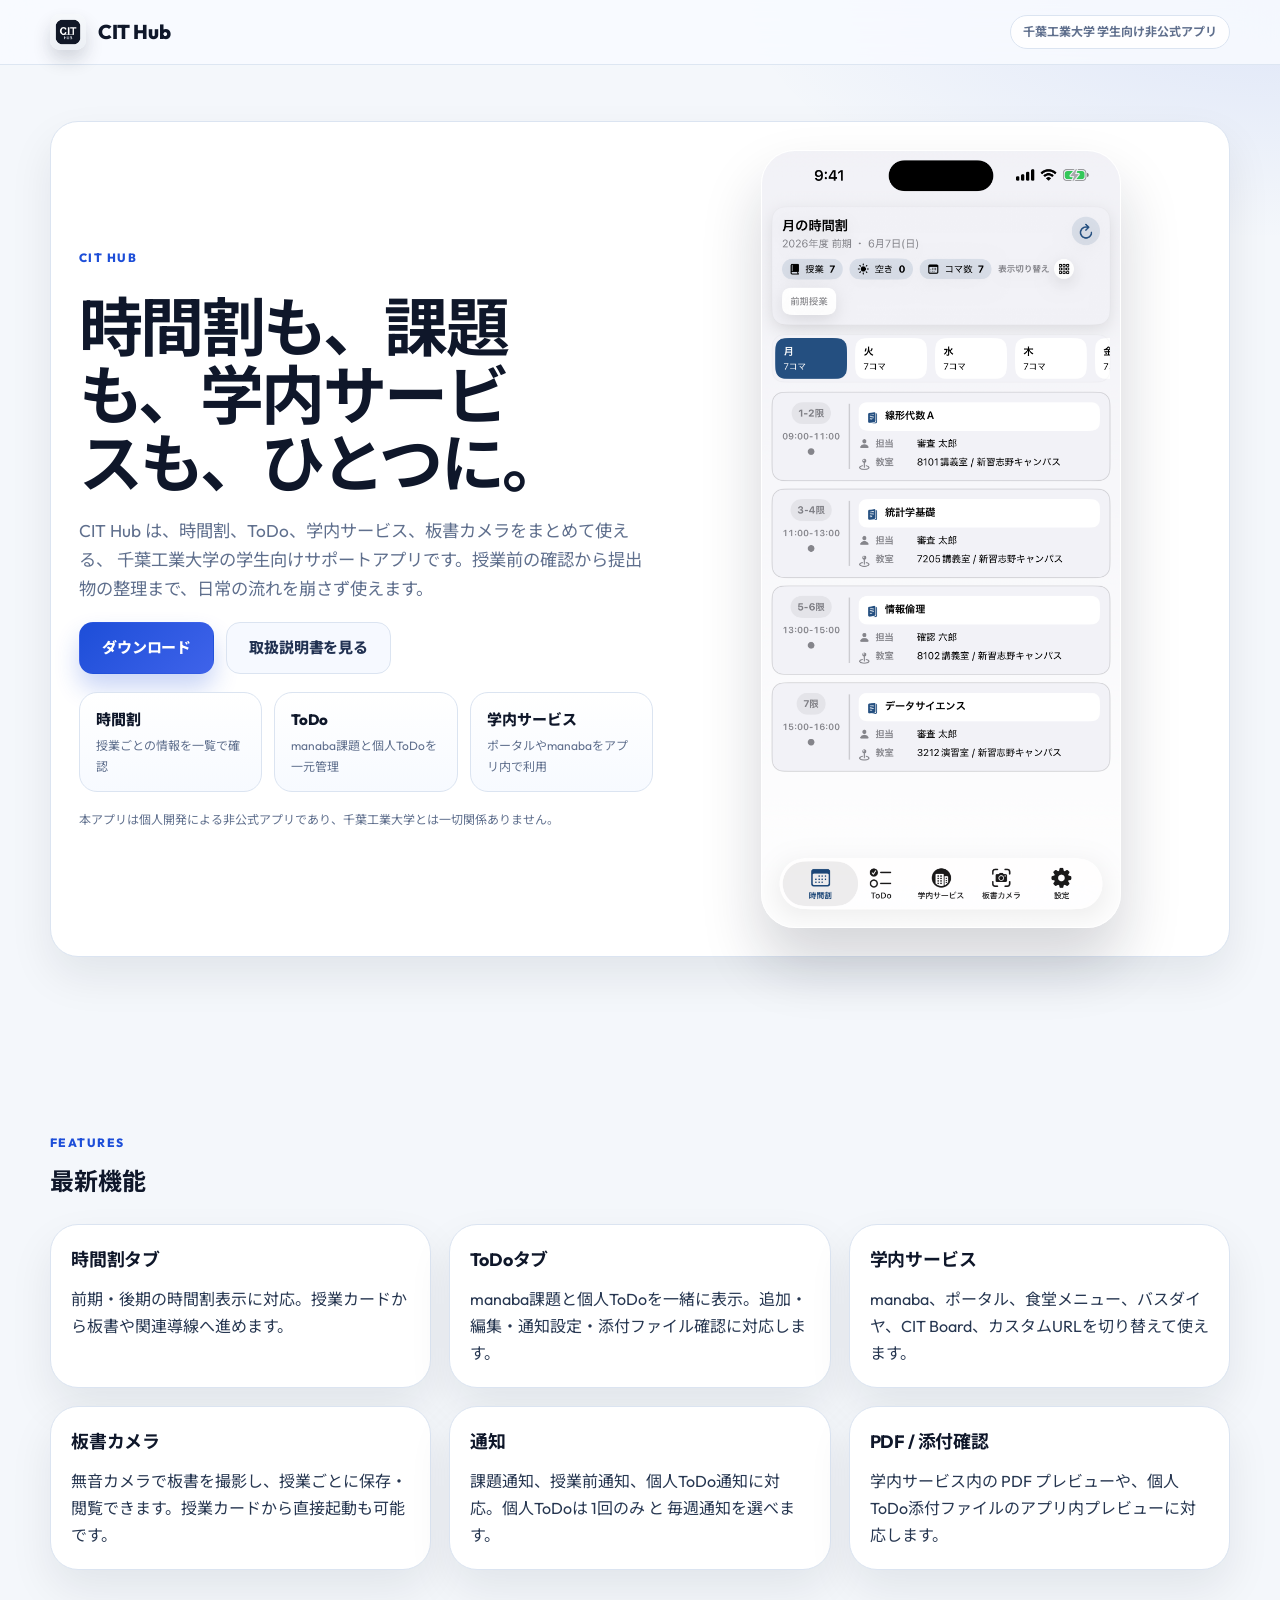
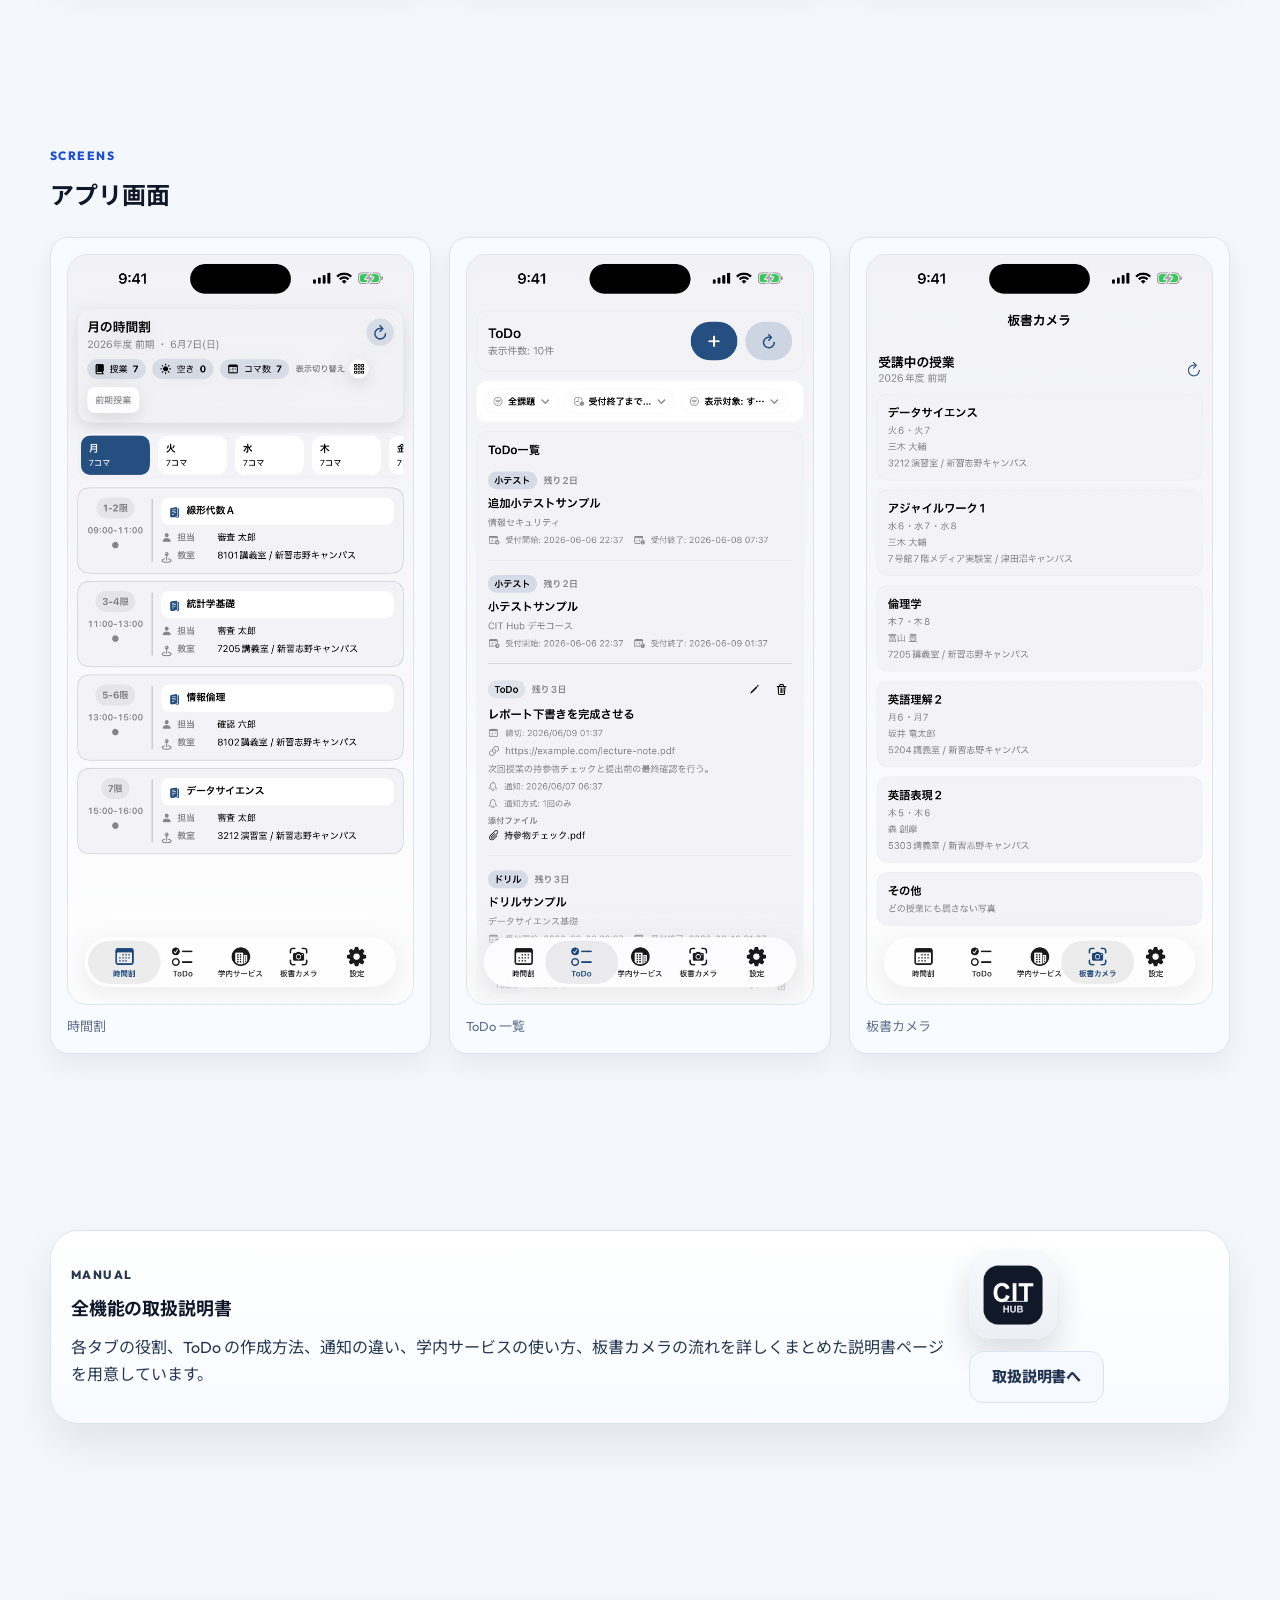
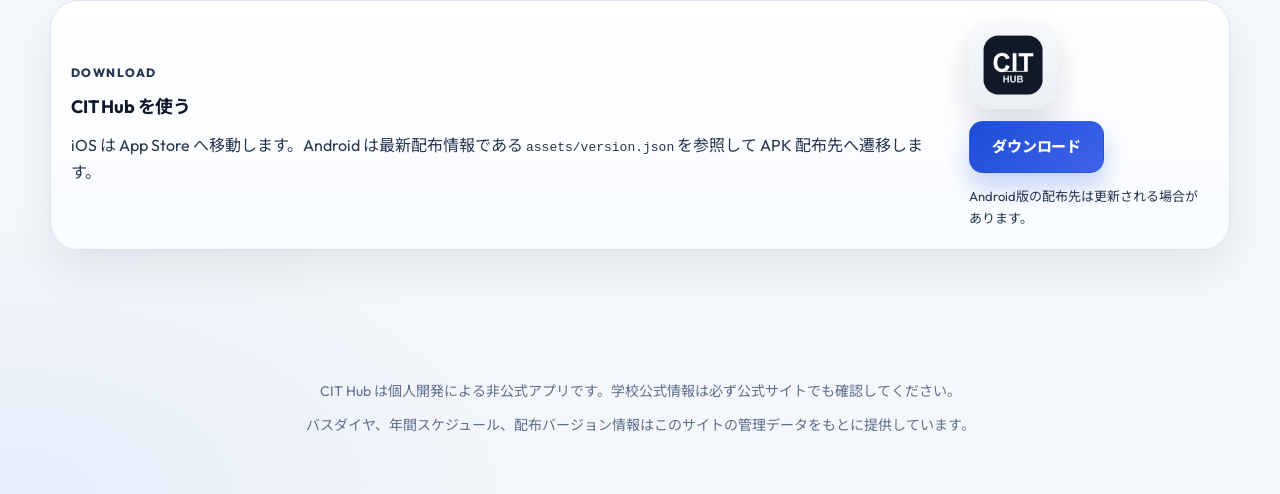
==== commit 8deb45f8: "Refine public manual content" ====
--- a/index.html
+++ b/index.html
@@ -162,8 +162,8 @@
               <figcaption>ToDo 一覧</figcaption>
             </figure>
             <figure class="shot-card">
-              <img src="./assets/screenshots/iphone15pm/iphone15pm_06_service_manaba.png" alt="学内サービス manaba" />
-              <figcaption>学内サービス</figcaption>
+              <img src="./assets/screenshots/iphone15pm/iphone15pm_11_board_camera_courses.png" alt="板書カメラ 授業一覧" />
+              <figcaption>板書カメラ</figcaption>
             </figure>
           </div>
         </div>
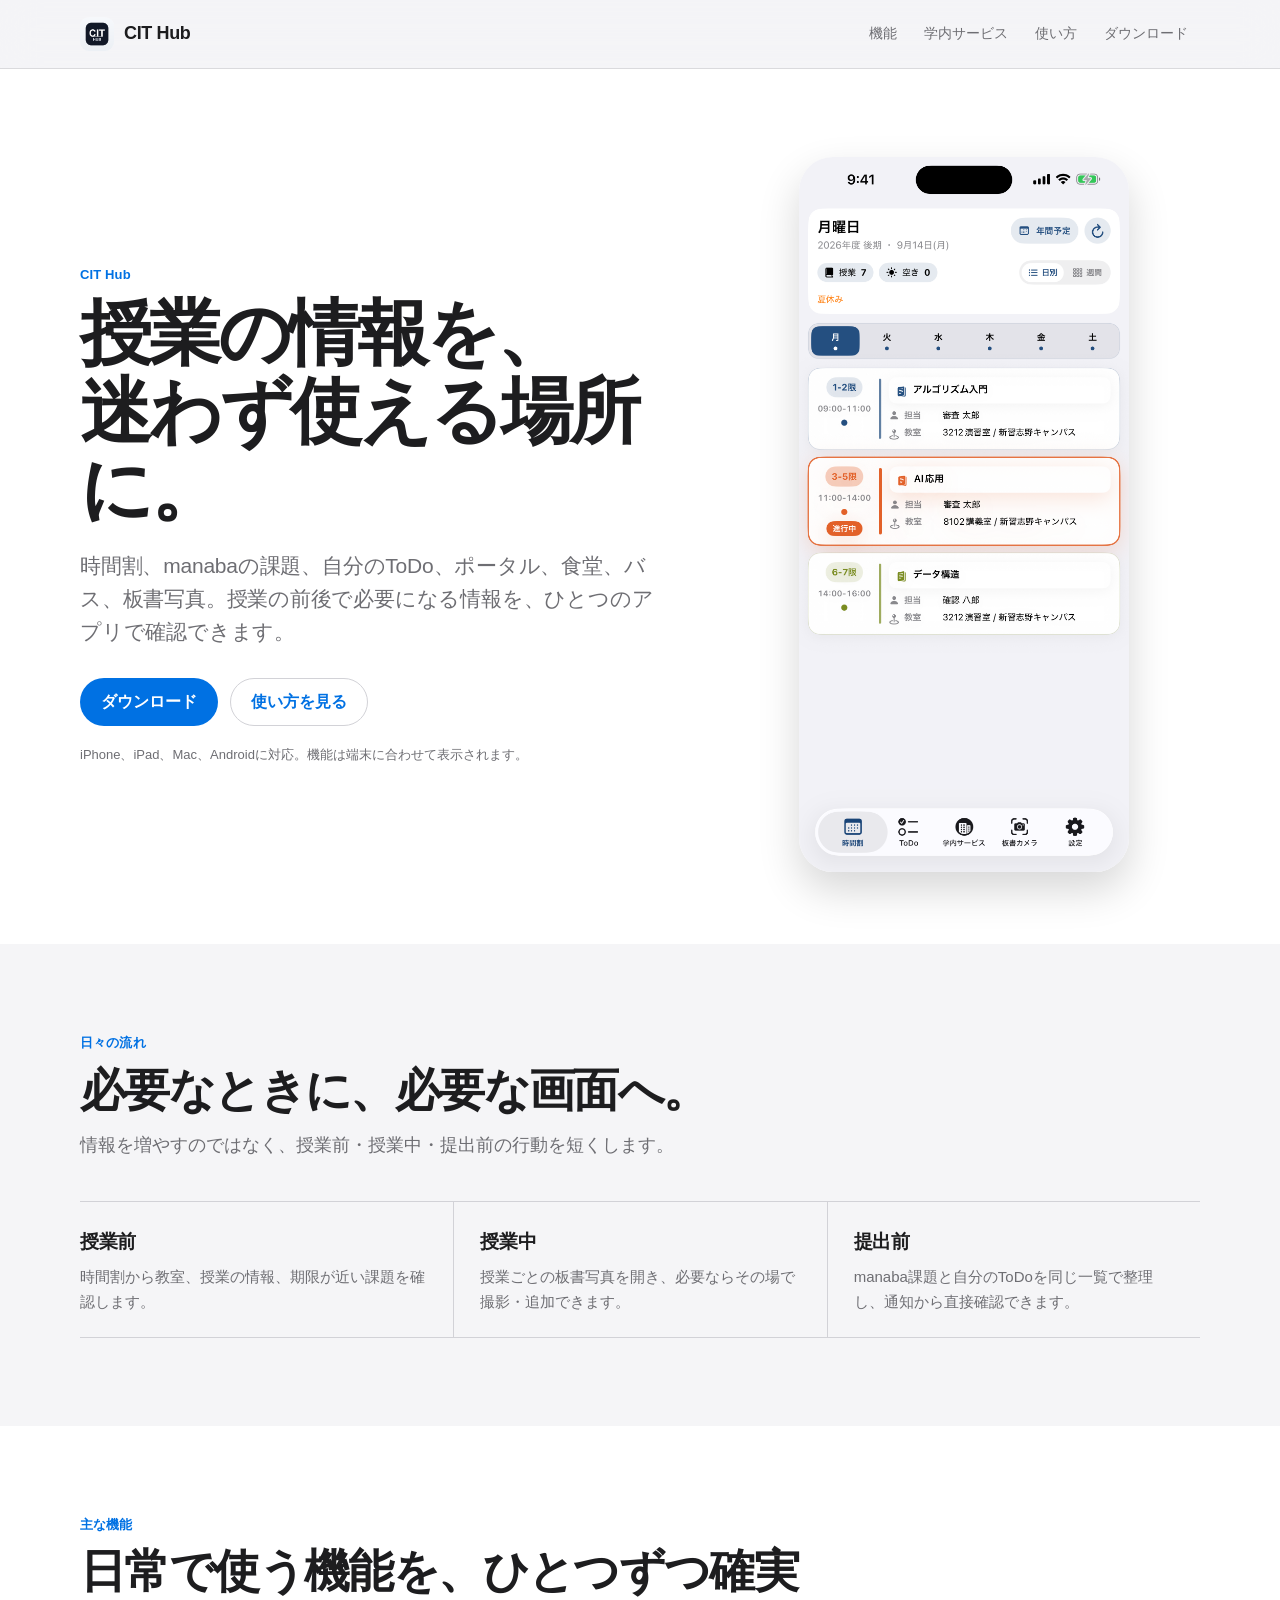
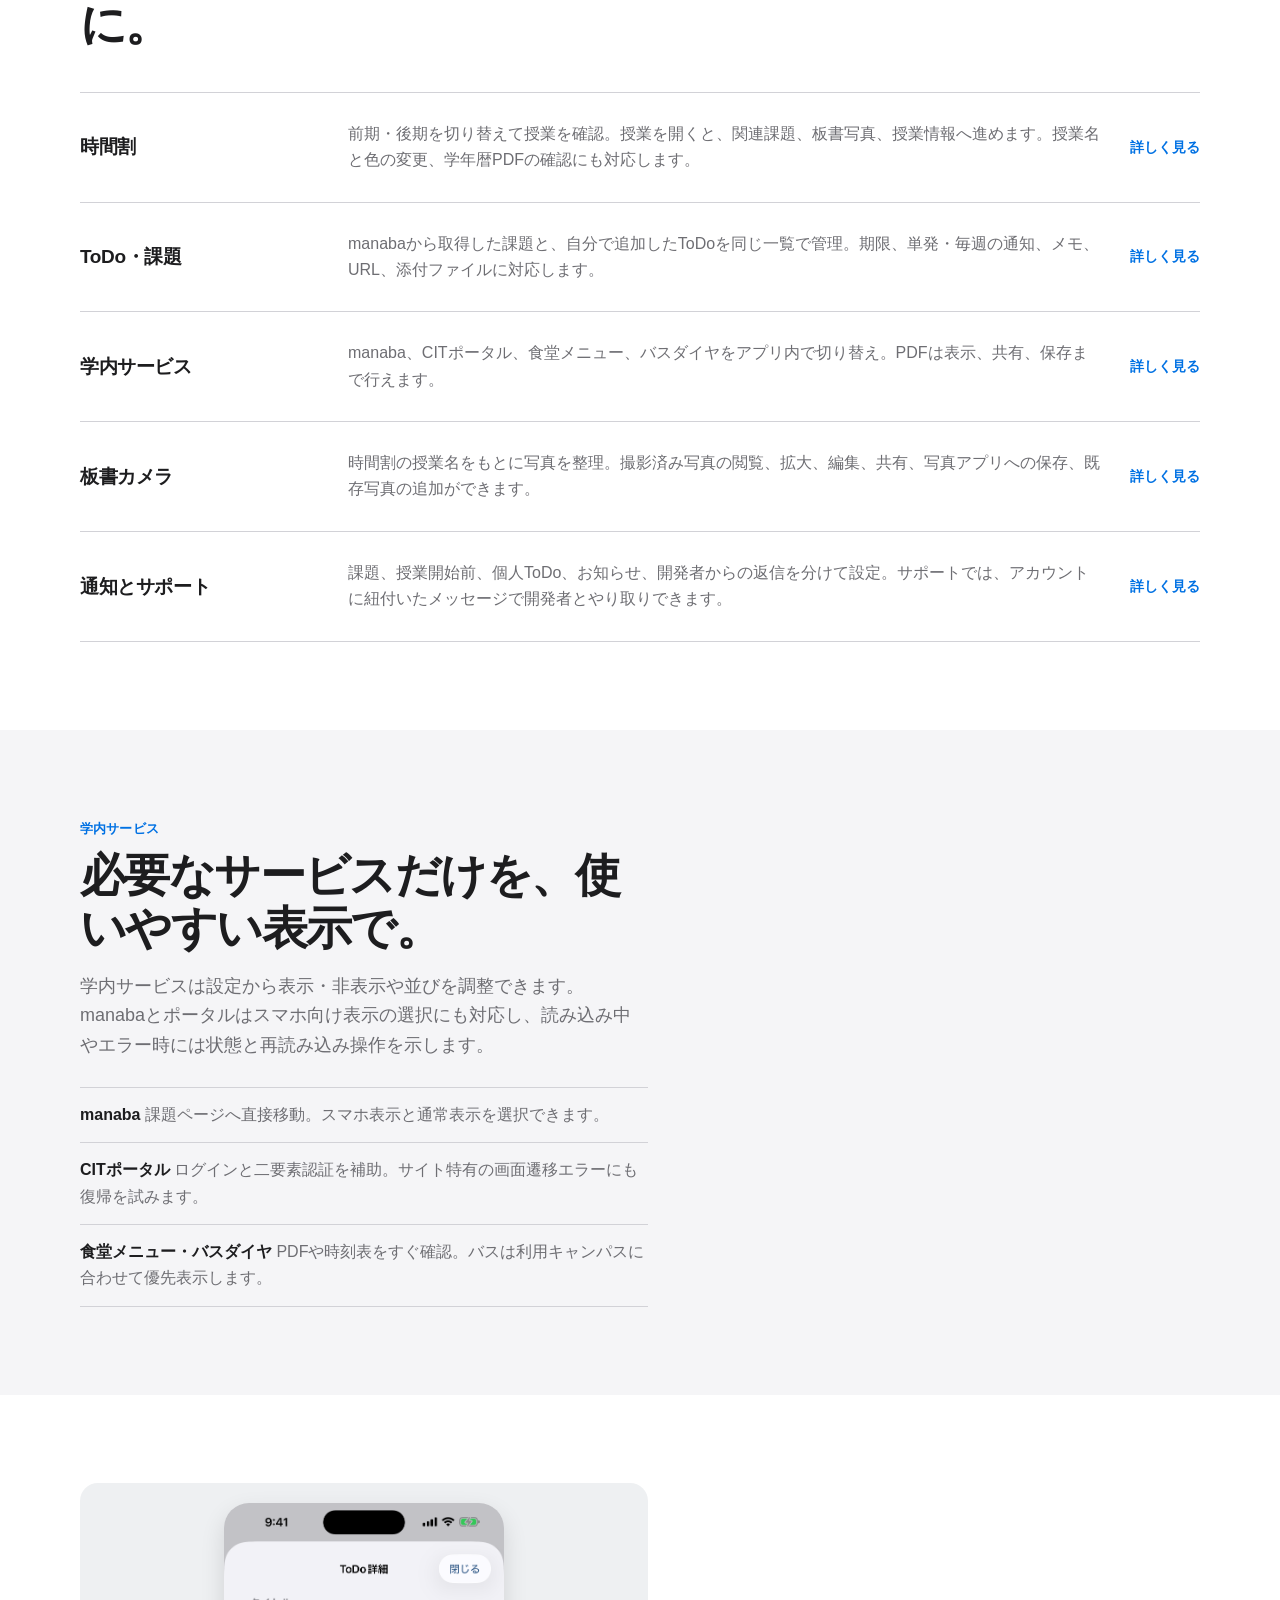
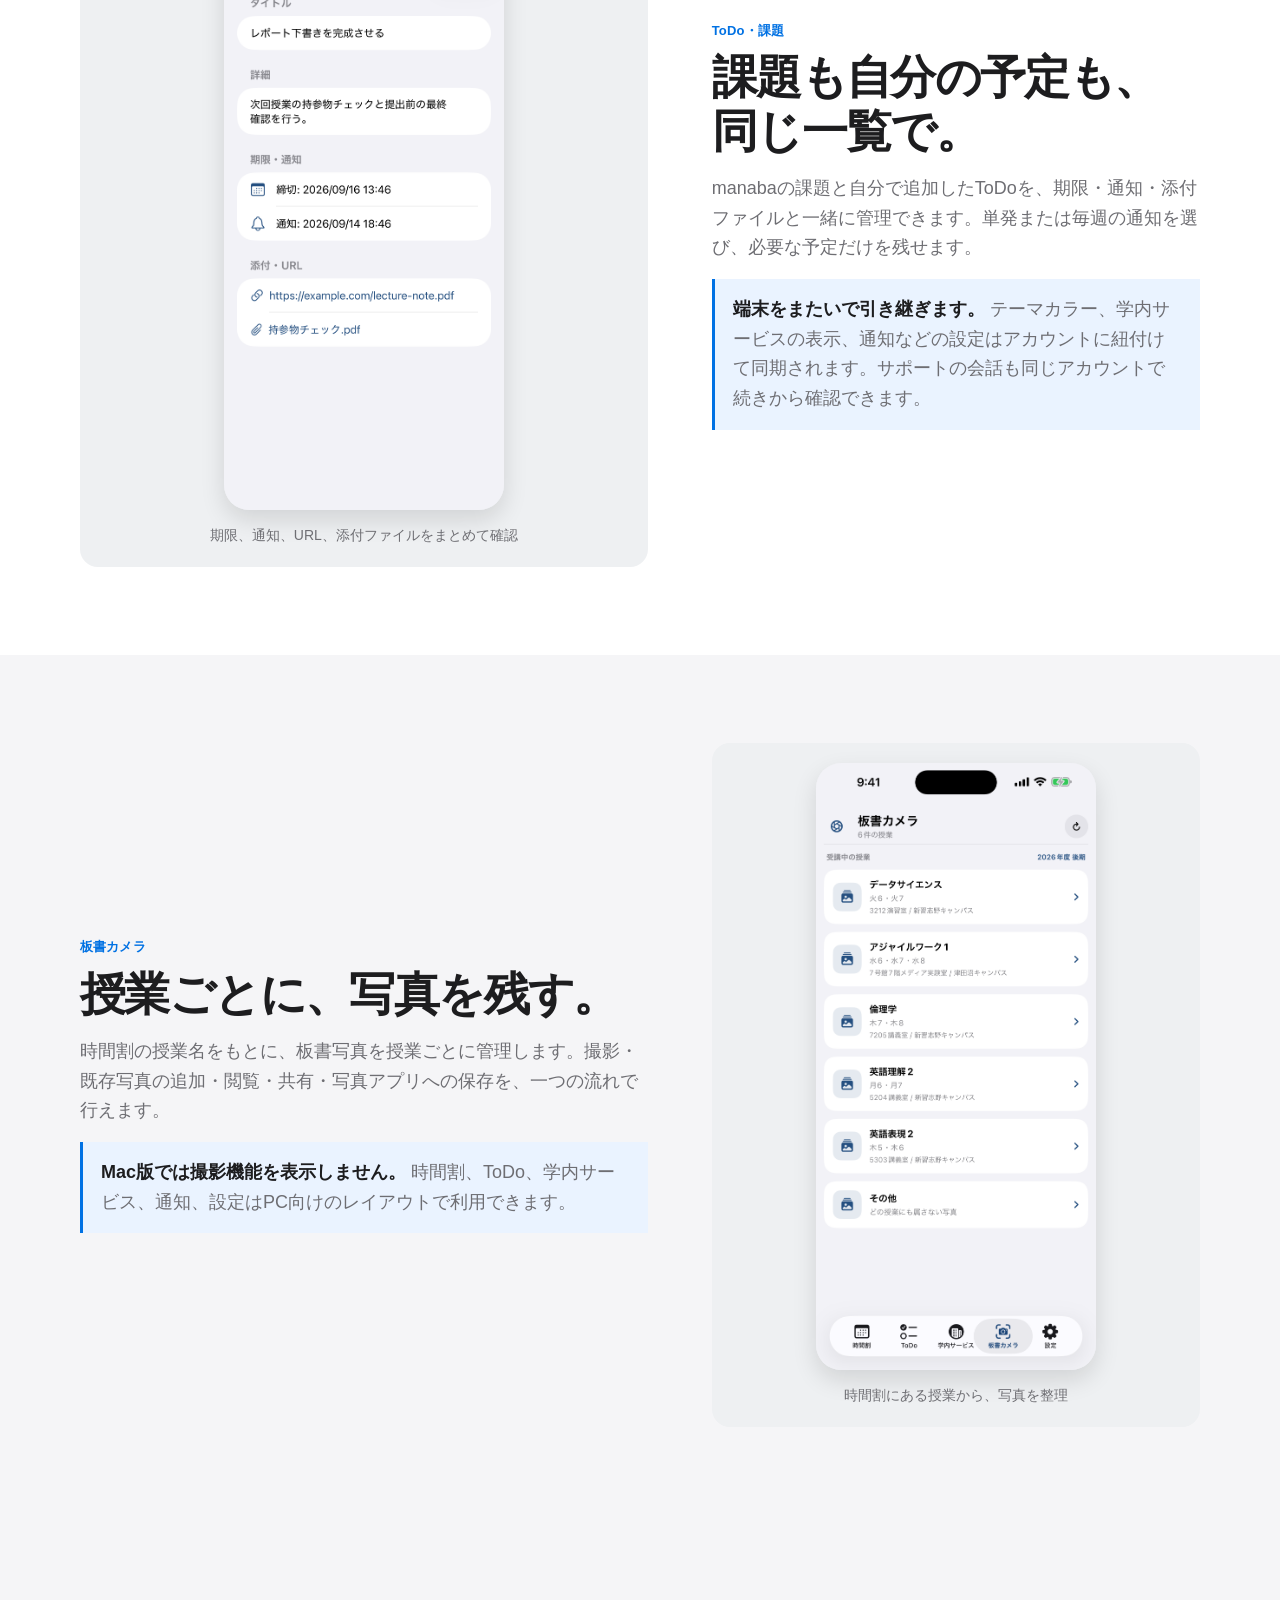
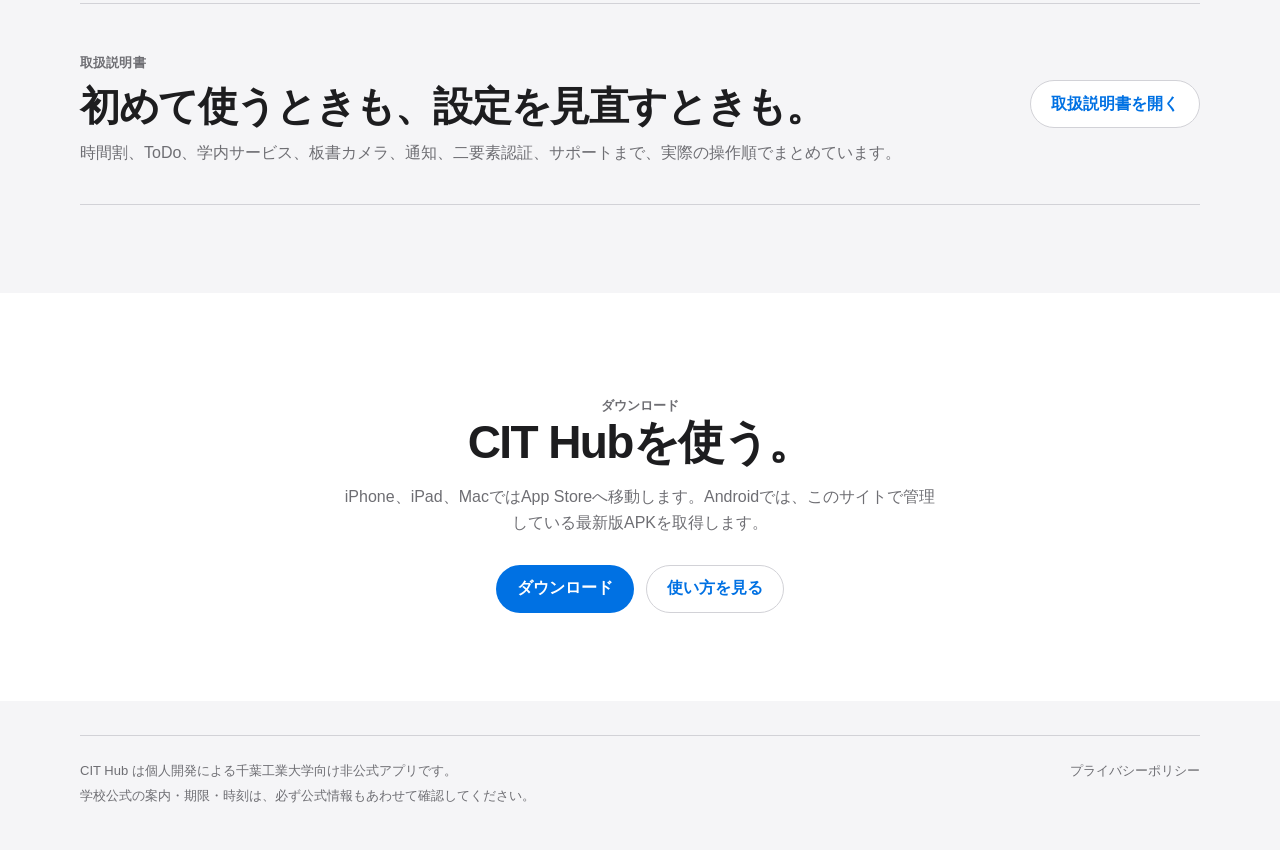
==== commit d62f6b13: "Refresh responsive site for CIT Hub 2.0" ====
--- a/index.html
+++ b/index.html
@@ -1,220 +1,158 @@
 <!doctype html>
 <html lang="ja">
-  <head>
-    <meta charset="utf-8" />
-    <meta name="viewport" content="width=device-width, initial-scale=1, viewport-fit=cover" />
-    <title>CIT Hub | 学生向けキャンパスサポートアプリ</title>
-    <meta name="robots" content="index,follow,max-image-preview:large,max-snippet:-1,max-video-preview:-1" />
-    <meta name="author" content="CIT Hub" />
-    <meta name="application-name" content="CIT Hub" />
-    <meta name="theme-color" content="#f4f7fb" />
-    <meta name="format-detection" content="telephone=no" />
-    <meta name="apple-itunes-app" content="app-id=6760315556" />
-    <meta
-      name="keywords"
-      content="CIT Hub,千葉工業大学,時間割アプリ,manaba,課題管理,学内ポータル,学生アプリ,板書カメラ,ToDo"
-    />
-    <meta
-      name="description"
-      content="CIT Hub は、時間割・ToDo・学内サービス・板書カメラをひとつにまとめた、千葉工業大学の学生向けサポートアプリです。"
-    />
-    <link rel="canonical" href="https://cit-hub.vercel.app/" />
-    <link rel="icon" href="./assets/app-icon.png" />
-    <link rel="apple-touch-icon" href="./assets/app-icon.png" />
-    <meta property="og:type" content="website" />
-    <meta property="og:url" content="https://cit-hub.vercel.app/" />
-    <meta property="og:locale" content="ja_JP" />
-    <meta property="og:site_name" content="CIT Hub" />
-    <meta property="og:title" content="CIT Hub | 学生向けキャンパスサポートアプリ" />
-    <meta
-      property="og:description"
-      content="時間割・ToDo・学内サービス・板書カメラをまとめて使える、千葉工業大学の学生向けサポートアプリです。"
-    />
-    <meta property="og:image" content="https://cit-hub.vercel.app/assets/app-icon.png" />
-    <meta name="twitter:card" content="summary_large_image" />
-    <meta name="twitter:title" content="CIT Hub | 学生向けキャンパスサポートアプリ" />
-    <meta
-      name="twitter:description"
-      content="時間割・ToDo・学内サービス・板書カメラをまとめて使える、千葉工業大学の学生向けサポートアプリです。"
-    />
-    <meta name="twitter:image" content="https://cit-hub.vercel.app/assets/app-icon.png" />
-    <link rel="stylesheet" href="./assets/site.css" />
-    <script type="application/ld+json">
-      {
-        "@context": "https://schema.org",
-        "@type": "SoftwareApplication",
-        "name": "CIT Hub",
-        "applicationCategory": "EducationApplication",
-        "operatingSystem": "iOS, Android",
-        "inLanguage": "ja-JP",
-        "offers": {
-          "@type": "Offer",
-          "price": "0",
-          "priceCurrency": "JPY"
-        },
-        "downloadUrl": [
-          "https://apps.apple.com/jp/app/cit-hub/id6760315556",
-          "https://cit-hub.vercel.app/"
-        ],
-        "description": "時間割・ToDo・学内サービス・板書カメラをひとつにまとめた、千葉工業大学の学生向けサポートアプリです。"
-      }
-    </script>
-  </head>
-  <body>
-    <header class="site-header">
-      <div class="header-inner">
-        <a class="brand" href="#top" aria-label="CIT Hub">
-          <img class="brand-icon" src="./assets/app-icon.png" width="40" height="40" alt="CIT Hubアプリアイコン" />
-          <span>CIT Hub</span>
-        </a>
-        <div class="header-actions">
-          <span class="header-badge">千葉工業大学 学生向け非公式アプリ</span>
+<head>
+  <meta charset="utf-8" />
+  <meta name="viewport" content="width=device-width, initial-scale=1, viewport-fit=cover" />
+  <title>CIT Hub | 千葉工業大学の学生生活を整えるアプリ</title>
+  <meta name="description" content="CIT Hub は時間割、課題とToDo、学内サービス、板書写真、通知、サポートをひとつにまとめる千葉工業大学の学生向け非公式アプリです。" />
+  <meta name="theme-color" content="#f5f5f7" />
+  <link rel="canonical" href="https://cit-hub.vercel.app/" />
+  <link rel="icon" href="./assets/app-icon.png" />
+  <link rel="apple-touch-icon" href="./assets/app-icon.png" />
+  <meta name="apple-itunes-app" content="app-id=6760315556" />
+  <meta property="og:type" content="website" />
+  <meta property="og:locale" content="ja_JP" />
+  <meta property="og:title" content="CIT Hub | 千葉工業大学の学生生活を整えるアプリ" />
+  <meta property="og:description" content="時間割、ToDo、学内サービス、板書写真、通知をひとつに。" />
+  <meta property="og:image" content="https://cit-hub.vercel.app/assets/app-icon.png" />
+  <link rel="stylesheet" href="./assets/site.css" />
+</head>
+<body>
+  <a class="skip-link" href="#main-content">本文へ移動</a>
+  <header class="site-header">
+    <div class="header-inner">
+      <a class="brand" href="#main-content" aria-label="CIT Hub トップ">
+        <img class="brand-icon" src="./assets/app-icon.png" width="34" height="34" alt="" />
+        <span>CIT Hub</span>
+      </a>
+      <button class="nav-toggle" type="button" aria-label="メニューを開く" aria-expanded="false">メニュー</button>
+      <nav class="site-nav" aria-label="サイト内ナビゲーション">
+        <a href="#features">機能</a>
+        <a href="#services">学内サービス</a>
+        <a href="./how.html">使い方</a>
+        <a href="#download">ダウンロード</a>
+      </nav>
+    </div>
+  </header>
+
+  <main id="main-content">
+    <section class="hero">
+      <div class="container hero-grid">
+        <div class="reveal">
+          <p class="eyebrow">CIT Hub</p>
+          <h1>授業の情報を、<br />迷わず使える場所に。</h1>
+          <p class="hero-lead">時間割、manabaの課題、自分のToDo、ポータル、食堂、バス、板書写真。授業の前後で必要になる情報を、ひとつのアプリで確認できます。</p>
+          <div class="hero-actions">
+            <a class="btn btn-primary js-app-download" href="https://apps.apple.com/jp/app/cit-hub/id6760315556">ダウンロード</a>
+            <a class="btn btn-secondary" href="./how.html">使い方を見る</a>
+          </div>
+          <p class="platform-note">iPhone、iPad、Mac、Androidに対応。機能は端末に合わせて表示されます。</p>
+        </div>
+        <div class="reveal">
+          <img class="device-shot" src="./assets/screenshots/iphone15pm/iphone15pm_02_timetable.png" alt="CIT Hubの時間割画面" />
         </div>
       </div>
-    </header>
+    </section>
 
-    <main id="top">
-      <section class="section section-tight reveal">
-        <div class="container hero-card">
-          <div class="hero-grid">
-            <div class="hero-copy">
-              <p class="eyebrow">CIT HUB</p>
-              <h1>時間割も、課題も、学内サービスも、ひとつに。</h1>
-              <p class="hero-lead">
-                CIT Hub は、時間割、ToDo、学内サービス、板書カメラをまとめて使える、
-                千葉工業大学の学生向けサポートアプリです。授業前の確認から提出物の整理まで、日常の流れを崩さず使えます。
-              </p>
-              <div class="hero-actions">
-                <a class="btn btn-primary js-app-download" href="https://apps.apple.com/jp/app/cit-hub/id6760315556">ダウンロード</a>
-                <a class="btn btn-secondary" href="./how.html">取扱説明書を見る</a>
-              </div>
-              <div class="hero-stats" aria-label="アプリの特徴">
-                <article class="stat-card">
-                  <strong>時間割</strong>
-                  <span>授業ごとの情報を一覧で確認</span>
-                </article>
-                <article class="stat-card">
-                  <strong>ToDo</strong>
-                  <span>manaba課題と個人ToDoを一元管理</span>
-                </article>
-                <article class="stat-card">
-                  <strong>学内サービス</strong>
-                  <span>ポータルやmanabaをアプリ内で利用</span>
-                </article>
-              </div>
-              <p class="hero-note">本アプリは個人開発による非公式アプリであり、千葉工業大学とは一切関係ありません。</p>
-            </div>
-            <div class="hero-visual">
-              <img class="hero-shot" src="./assets/screenshots/iphone15pm/iphone15pm_02_timetable.png" alt="CIT Hub の時間割画面" />
-            </div>
-          </div>
+    <section class="section" aria-labelledby="day-heading">
+      <div class="container reveal">
+        <div class="section-head">
+          <p class="section-label">日々の流れ</p>
+          <h2 id="day-heading">必要なときに、必要な画面へ。</h2>
+          <p class="section-intro">情報を増やすのではなく、授業前・授業中・提出前の行動を短くします。</p>
         </div>
-      </section>
+        <div class="use-cases">
+          <article class="use-case"><strong>授業前</strong><p>時間割から教室、授業の情報、期限が近い課題を確認します。</p></article>
+          <article class="use-case"><strong>授業中</strong><p>授業ごとの板書写真を開き、必要ならその場で撮影・追加できます。</p></article>
+          <article class="use-case"><strong>提出前</strong><p>manaba課題と自分のToDoを同じ一覧で整理し、通知から直接確認できます。</p></article>
+        </div>
+      </div>
+    </section>
 
-      <section id="features" class="section reveal">
-        <div class="container">
-          <div class="section-head">
-            <p class="kicker">Features</p>
-            <h2>最新機能</h2>
-          </div>
-          <div class="feature-grid">
-            <article class="feature-card">
-              <h3>時間割タブ</h3>
-              <p>前期・後期の時間割表示に対応。授業カードから板書や関連導線へ進めます。</p>
-            </article>
-            <article class="feature-card">
-              <h3>ToDoタブ</h3>
-              <p>manaba課題と個人ToDoを一緒に表示。追加・編集・通知設定・添付ファイル確認に対応します。</p>
-            </article>
-            <article class="feature-card">
-              <h3>学内サービス</h3>
-              <p>manaba、ポータル、食堂メニュー、バスダイヤ、CIT Board、カスタムURLを切り替えて使えます。</p>
-            </article>
-            <article class="feature-card">
-              <h3>板書カメラ</h3>
-              <p>無音カメラで板書を撮影し、授業ごとに保存・閲覧できます。授業カードから直接起動も可能です。</p>
-            </article>
-            <article class="feature-card">
-              <h3>通知</h3>
-              <p>課題通知、授業前通知、個人ToDo通知に対応。個人ToDoは 1回のみ と 毎週通知を選べます。</p>
-            </article>
-            <article class="feature-card">
-              <h3>PDF / 添付確認</h3>
-              <p>学内サービス内の PDF プレビューや、個人ToDo添付ファイルのアプリ内プレビューに対応します。</p>
-            </article>
-          </div>
+    <section id="features" class="section section-white" aria-labelledby="features-heading">
+      <div class="container reveal">
+        <div class="section-head">
+          <p class="section-label">主な機能</p>
+          <h2 id="features-heading">日常で使う機能を、ひとつずつ確実に。</h2>
         </div>
-      </section>
+        <div class="feature-list">
+          <article class="feature-row"><div class="feature-title">時間割</div><div class="feature-text">前期・後期を切り替えて授業を確認。授業を開くと、関連課題、板書写真、授業情報へ進めます。授業名と色の変更、学年暦PDFの確認にも対応します。</div><a class="feature-tag" href="./how.html#timetable">詳しく見る</a></article>
+          <article class="feature-row"><div class="feature-title">ToDo・課題</div><div class="feature-text">manabaから取得した課題と、自分で追加したToDoを同じ一覧で管理。期限、単発・毎週の通知、メモ、URL、添付ファイルに対応します。</div><a class="feature-tag" href="./how.html#todo">詳しく見る</a></article>
+          <article class="feature-row"><div class="feature-title">学内サービス</div><div class="feature-text">manaba、CITポータル、食堂メニュー、バスダイヤをアプリ内で切り替え。PDFは表示、共有、保存まで行えます。</div><a class="feature-tag" href="./how.html#services">詳しく見る</a></article>
+          <article class="feature-row"><div class="feature-title">板書カメラ</div><div class="feature-text">時間割の授業名をもとに写真を整理。撮影済み写真の閲覧、拡大、編集、共有、写真アプリへの保存、既存写真の追加ができます。</div><a class="feature-tag" href="./how.html#board">詳しく見る</a></article>
+          <article class="feature-row"><div class="feature-title">通知とサポート</div><div class="feature-text">課題、授業開始前、個人ToDo、お知らせ、開発者からの返信を分けて設定。サポートでは、アカウントに紐付いたメッセージで開発者とやり取りできます。</div><a class="feature-tag" href="./how.html#notifications">詳しく見る</a></article>
+        </div>
+      </div>
+    </section>
 
-      <section id="screens" class="section reveal">
-        <div class="container">
-          <div class="section-head">
-            <p class="kicker">Screens</p>
-            <h2>アプリ画面</h2>
-          </div>
-          <div class="shot-grid three">
-            <figure class="shot-card">
-              <img src="./assets/screenshots/iphone15pm/iphone15pm_02_timetable.png" alt="時間割画面" />
-              <figcaption>時間割</figcaption>
-            </figure>
-            <figure class="shot-card">
-              <img src="./assets/screenshots/iphone15pm/iphone15pm_03_todo_list.png" alt="ToDo 一覧" />
-              <figcaption>ToDo 一覧</figcaption>
-            </figure>
-            <figure class="shot-card">
-              <img src="./assets/screenshots/iphone15pm/iphone15pm_11_board_camera_courses.png" alt="板書カメラ 授業一覧" />
-              <figcaption>板書カメラ</figcaption>
-            </figure>
-          </div>
+    <section id="services" class="section" aria-labelledby="services-heading">
+      <div class="container split reveal">
+        <div class="split-copy">
+          <p class="section-label">学内サービス</p>
+          <h2 id="services-heading">必要なサービスだけを、使いやすい表示で。</h2>
+          <p>学内サービスは設定から表示・非表示や並びを調整できます。manabaとポータルはスマホ向け表示の選択にも対応し、読み込み中やエラー時には状態と再読み込み操作を示します。</p>
+          <ul class="plain-list">
+            <li><strong>manaba</strong> 課題ページへ直接移動。スマホ表示と通常表示を選択できます。</li>
+            <li><strong>CITポータル</strong> ログインと二要素認証を補助。サイト特有の画面遷移エラーにも復帰を試みます。</li>
+            <li><strong>食堂メニュー・バスダイヤ</strong> PDFや時刻表をすぐ確認。バスは利用キャンパスに合わせて優先表示します。</li>
+          </ul>
         </div>
-      </section>
+      </div>
+    </section>
 
-      <section id="manual" class="section reveal">
-        <div class="container">
-          <div class="download-card">
-            <div>
-              <p class="kicker">Manual</p>
-              <h3>全機能の取扱説明書</h3>
-              <p>
-                各タブの役割、ToDo の作成方法、通知の違い、学内サービスの使い方、板書カメラの流れを詳しくまとめた説明書ページを用意しています。
-              </p>
-            </div>
-            <div class="download-actions">
-              <img src="./assets/app-icon.png" alt="CIT Hub アイコン" />
-              <a class="btn btn-secondary" href="./how.html">取扱説明書へ</a>
-            </div>
-          </div>
+    <section class="section section-white" aria-labelledby="todo-heading">
+      <div class="container split reveal">
+        <figure class="screen-frame">
+          <img src="./assets/screenshots/iphone15pm/iphone15pm_05_todo_preview.png" alt="CIT HubのToDo詳細画面" />
+          <figcaption>期限、通知、URL、添付ファイルをまとめて確認</figcaption>
+        </figure>
+        <div class="split-copy">
+          <p class="section-label">ToDo・課題</p>
+          <h2 id="todo-heading">課題も自分の予定も、同じ一覧で。</h2>
+          <p>manabaの課題と自分で追加したToDoを、期限・通知・添付ファイルと一緒に管理できます。単発または毎週の通知を選び、必要な予定だけを残せます。</p>
+          <p class="manual-note"><strong>端末をまたいで引き継ぎます。</strong> テーマカラー、学内サービスの表示、通知などの設定はアカウントに紐付けて同期されます。サポートの会話も同じアカウントで続きから確認できます。</p>
         </div>
-      </section>
+      </div>
+    </section>
 
-      <section id="download" class="section reveal">
-        <div class="container">
-          <div class="download-card">
-            <div>
-              <p class="kicker">Download</p>
-              <h3>CIT Hub を使う</h3>
-              <p>
-                iOS は App Store へ移動します。Android は最新配布情報である <code>assets/version.json</code> を参照して APK 配布先へ遷移します。
-              </p>
-            </div>
-            <div class="download-actions">
-              <img src="./assets/app-icon.png" alt="CIT Hub アイコン" />
-              <a class="btn btn-primary js-app-download" href="https://apps.apple.com/jp/app/cit-hub/id6760315556">ダウンロード</a>
-              <p class="download-fallback">Android版の配布先は更新される場合があります。</p>
-              <p id="download-notice" class="download-notice" hidden></p>
-            </div>
-          </div>
+    <section class="section" aria-labelledby="board-heading">
+      <div class="container split reveal">
+        <div class="split-copy">
+          <p class="section-label">板書カメラ</p>
+          <h2 id="board-heading">授業ごとに、写真を残す。</h2>
+          <p>時間割の授業名をもとに、板書写真を授業ごとに管理します。撮影・既存写真の追加・閲覧・共有・写真アプリへの保存を、一つの流れで行えます。</p>
+          <p class="manual-note"><strong>Mac版では撮影機能を表示しません。</strong> 時間割、ToDo、学内サービス、通知、設定はPC向けのレイアウトで利用できます。</p>
         </div>
-      </section>
-    </main>
+        <figure class="screen-frame">
+          <img src="./assets/screenshots/iphone15pm/iphone15pm_11_board_camera_courses.png" alt="CIT Hubの板書カメラ画面" />
+          <figcaption>時間割にある授業から、写真を整理</figcaption>
+        </figure>
+      </div>
+    </section>
 
-    <footer class="footer">
-      <div class="container">
-        <p>CIT Hub は個人開発による非公式アプリです。学校公式情報は必ず公式サイトでも確認してください。</p>
-        <p>バスダイヤ、年間スケジュール、配布バージョン情報はこのサイトの管理データをもとに提供しています。</p>
+    <section class="section" aria-labelledby="manual-heading">
+      <div class="container manual-callout reveal">
+        <div>
+          <p class="section-label">取扱説明書</p>
+          <h2 id="manual-heading">初めて使うときも、設定を見直すときも。</h2>
+          <p>時間割、ToDo、学内サービス、板書カメラ、通知、二要素認証、サポートまで、実際の操作順でまとめています。</p>
+        </div>
+        <a class="btn btn-secondary" href="./how.html">取扱説明書を開く</a>
       </div>
-    </footer>
+    </section>
 
-    <script src="./assets/site.js" defer></script>
-  </body>
+    <section id="download" class="section section-white download" aria-labelledby="download-heading">
+      <div class="container reveal">
+        <p class="section-label">ダウンロード</p>
+        <h2 id="download-heading">CIT Hubを使う。</h2>
+        <p>iPhone、iPad、MacではApp Storeへ移動します。Androidでは、このサイトで管理している最新版APKを取得します。</p>
+        <div class="download-actions"><a class="btn btn-primary js-app-download" href="https://apps.apple.com/jp/app/cit-hub/id6760315556">ダウンロード</a><a class="btn btn-secondary" href="./how.html">使い方を見る</a></div>
+        <p id="download-notice" class="download-notice" hidden></p>
+      </div>
+    </section>
+  </main>
+
+  <footer class="footer"><div class="container footer-inner"><div><p>CIT Hub は個人開発による千葉工業大学向け非公式アプリです。</p><p>学校公式の案内・期限・時刻は、必ず公式情報もあわせて確認してください。</p></div><a href="./privacy.html">プライバシーポリシー</a></div></footer>
+  <script src="./assets/site.js" defer></script>
+</body>
 </html>
--- a/assets/site.css
+++ b/assets/site.css
@@ -1,616 +1,152 @@
-@import url('https://fonts.googleapis.com/css2?family=Outfit:wght@400;500;700;800&family=Noto+Sans+JP:wght@400;500;700;800&display=swap');
+:root {
+  color-scheme: light;
+  --page: #f5f5f7;
+  --surface: #ffffff;
+  --ink: #1d1d1f;
+  --secondary: #6e6e73;
+  --line: #d2d2d7;
+  --blue: #0071e3;
+  --blue-pressed: #0066cc;
+  --blue-soft: #eaf3ff;
+  --green: #248a3d;
+  --max: 1120px;
+  --radius: 18px;
+}
+* { box-sizing: border-box; }
+html { scroll-behavior: smooth; scroll-padding-top: 92px; }
+body { margin: 0; background: var(--page); color: var(--ink); font-family: -apple-system, BlinkMacSystemFont, "SF Pro Text", "Hiragino Sans", "Hiragino Kaku Gothic ProN", "Yu Gothic", sans-serif; font-size: 16px; line-height: 1.65; -webkit-font-smoothing: antialiased; text-rendering: optimizeLegibility; }
+a { color: inherit; text-decoration: none; }
+img { display: block; max-width: 100%; }
+button, input, select, textarea { font: inherit; }
+.skip-link { position: fixed; z-index: 40; top: 10px; left: 10px; transform: translateY(-150%); padding: 10px 14px; background: var(--ink); color: #fff; border-radius: 8px; font-weight: 600; transition: transform .15s ease; }
+.skip-link:focus { transform: translateY(0); outline: 3px solid var(--blue-soft); outline-offset: 2px; }
+.container { width: min(var(--max), calc(100% - 40px)); margin: 0 auto; }
+.site-header { position: sticky; top: 0; z-index: 20; border-bottom: 1px solid rgba(210, 210, 215, .78); background: rgba(245, 245, 247, .82); -webkit-backdrop-filter: saturate(180%) blur(18px); backdrop-filter: saturate(180%) blur(18px); }
+.header-inner { width: min(var(--max), calc(100% - 40px)); min-height: 68px; margin: 0 auto; display: flex; align-items: center; justify-content: space-between; gap: 22px; }
+.brand { display: inline-flex; align-items: center; gap: 10px; font-size: 18px; font-weight: 650; letter-spacing: -0.02em; white-space: nowrap; }
+.brand-icon { width: 34px; height: 34px; border-radius: 9px; }
+.site-nav { display: flex; align-items: center; gap: 3px; }
+.site-nav a, .nav-toggle { min-height: 44px; display: inline-flex; align-items: center; padding: 0 12px; border: 0; border-radius: 8px; background: transparent; color: var(--secondary); font-size: 14px; font-weight: 560; }
+.site-nav a:hover, .site-nav a:focus-visible, .nav-toggle:hover, .nav-toggle:focus-visible { color: var(--ink); background: rgba(0, 0, 0, 0.055); outline: none; }
+.nav-toggle { display: none; cursor: pointer; }
+.hero { padding: 88px 0 72px; background: var(--surface); }
+.hero-grid { display: grid; grid-template-columns: minmax(0, 1.1fr) minmax(300px, .9fr); align-items: center; gap: 72px; }
+.eyebrow, .section-label { margin: 0 0 10px; color: var(--blue); font-size: 13px; font-weight: 650; letter-spacing: .01em; }
+h1, h2, h3, p { margin: 0; }
+h1 { max-width: 700px; font-size: clamp(42px, 6vw, 72px); line-height: 1.08; letter-spacing: -0.045em; font-weight: 700; }
+.hero-lead { max-width: 620px; margin-top: 22px; color: var(--secondary); font-size: clamp(18px, 2vw, 21px); line-height: 1.55; letter-spacing: -.01em; }
+.hero-actions { display: flex; flex-wrap: wrap; gap: 12px; margin-top: 30px; }
+.btn { min-height: 48px; display: inline-flex; align-items: center; justify-content: center; padding: 0 20px; border: 1px solid transparent; border-radius: 980px; font-size: 16px; font-weight: 600; transition: background .18s ease, transform .18s ease; }
+.btn:hover { transform: translateY(-1px); }
+.btn-primary { background: var(--blue); color: #fff; }
+.btn-primary:hover { background: var(--blue-pressed); }
+.btn-secondary { border-color: var(--line); background: var(--surface); color: var(--blue); }
+.btn-secondary:hover { background: var(--blue-soft); }
+.platform-note { margin-top: 18px; color: var(--secondary); font-size: 13px; }
+.device-shot { width: min(100%, 330px); margin: 0 auto; border-radius: 34px; box-shadow: 0 18px 42px rgba(0, 0, 0, .16); }
+.section { padding: 88px 0; }
+.section-white { background: var(--surface); }
+.section-head { max-width: 720px; margin-bottom: 40px; }
+h2 { font-size: clamp(30px, 4vw, 46px); line-height: 1.16; letter-spacing: -.035em; font-weight: 700; }
+.section-intro { margin-top: 14px; color: var(--secondary); font-size: 18px; }
+.use-cases { display: grid; grid-template-columns: repeat(3, 1fr); border-top: 1px solid var(--line); }
+.use-case { padding: 24px 26px 22px 0; border-bottom: 1px solid var(--line); }
+.use-case + .use-case { padding-left: 26px; border-left: 1px solid var(--line); }
+.use-case strong { display: block; font-size: 19px; letter-spacing: -.02em; }
+.use-case p { margin-top: 8px; color: var(--secondary); font-size: 15px; }
+.feature-list { border-top: 1px solid var(--line); }
+.feature-row { display: grid; grid-template-columns: 240px minmax(0, 1fr) auto; align-items: center; gap: 28px; padding: 28px 0; border-bottom: 1px solid var(--line); }
+.feature-title { font-size: 19px; font-weight: 650; letter-spacing: -.02em; }
+.feature-text { color: var(--secondary); }
+.feature-tag { color: var(--blue); font-size: 14px; font-weight: 600; white-space: nowrap; }
+.split { display: grid; grid-template-columns: minmax(0, 1fr) minmax(280px, .86fr); gap: 64px; align-items: center; }
+.split-copy > p:not(.section-label) { margin-top: 16px; color: var(--secondary); font-size: 18px; }
+.plain-list { margin: 26px 0 0; padding: 0; list-style: none; border-top: 1px solid var(--line); }
+.plain-list li { padding: 14px 0; border-bottom: 1px solid var(--line); color: var(--secondary); }
+.plain-list strong { color: var(--ink); }
+.screen-frame { margin: 0; padding: 20px; background: #eef0f2; border-radius: var(--radius); }
+.screen-frame img { width: min(100%, 280px); margin: 0 auto; border-radius: 25px; box-shadow: 0 10px 25px rgba(0,0,0,.12); }
+.screen-frame figcaption { margin-top: 14px; color: var(--secondary); font-size: 14px; text-align: center; }
+.manual-callout { display: grid; grid-template-columns: 1fr auto; align-items: center; gap: 30px; padding: 38px 0; border-top: 1px solid var(--line); border-bottom: 1px solid var(--line); }
+.manual-callout h2 { font-size: clamp(28px, 3.5vw, 40px); }
+.manual-callout p { margin-top: 10px; color: var(--secondary); }
+.download { text-align: center; }
+.download p { max-width: 600px; margin: 14px auto 0; color: var(--secondary); }
+.download-actions { display: flex; justify-content: center; gap: 12px; flex-wrap: wrap; margin-top: 28px; }
+.download-notice { max-width: 500px; margin: 16px auto 0 !important; color: #b42318 !important; }
+.footer { padding: 34px 0 44px; color: var(--secondary); font-size: 13px; }
+.footer-inner { display: flex; justify-content: space-between; gap: 18px; border-top: 1px solid var(--line); padding-top: 24px; }
+.footer p + p { margin-top: 4px; }
+.manual-hero { padding: 66px 0 52px; background: var(--surface); }
+.manual-hero h1 { font-size: clamp(38px, 5vw, 62px); }
+.manual-layout { width: min(var(--max), calc(100% - 40px)); margin: 0 auto; display: grid; grid-template-columns: 210px minmax(0, 1fr); gap: 64px; padding: 44px 0 88px; }
+.toc { position: sticky; top: 96px; align-self: start; }
+.toc-title { margin: 0 0 10px; color: var(--secondary); font-size: 13px; font-weight: 650; }
+.toc a { display: block; min-height: 36px; padding: 7px 0; color: var(--secondary); font-size: 14px; }
+.toc a:hover, .toc a:focus-visible { color: var(--blue); outline: none; }
+.manual-content { min-width: 0; }
+.manual-section { padding: 0 0 56px; margin-bottom: 56px; border-bottom: 1px solid var(--line); }
+.manual-section:last-child { border-bottom: 0; }
+.manual-section h2 { font-size: clamp(28px, 3vw, 38px); }
+.manual-section > p { max-width: 780px; margin-top: 14px; color: var(--secondary); font-size: 17px; }
+.manual-grid { display: grid; grid-template-columns: repeat(2, minmax(0, 1fr)); gap: 36px; margin-top: 30px; }
+.manual-block { border-top: 1px solid var(--line); padding-top: 17px; }
+.manual-block h3 { font-size: 18px; letter-spacing: -.015em; }
+.manual-block p, .manual-block li { color: var(--secondary); }
+.manual-block p { margin-top: 8px; }
+.manual-block ul { margin: 10px 0 0; padding-left: 20px; }
+.manual-block li + li { margin-top: 6px; }
+.manual-shot { margin: 32px 0 0; padding: 22px; background: var(--surface); border: 1px solid var(--line); border-radius: var(--radius); }
+.manual-shot img { width: min(100%, 290px); margin: 0 auto; border-radius: 25px; box-shadow: 0 10px 24px rgba(0,0,0,.12); }
+.manual-shot figcaption { margin-top: 14px; color: var(--secondary); font-size: 14px; text-align: center; }
+.manual-note { margin-top: 28px; padding: 16px 18px; border-left: 3px solid var(--blue); background: var(--blue-soft); color: #334155; }
+.manual-note strong { color: var(--ink); }
+.availability { width: 100%; margin-top: 28px; border-collapse: collapse; font-size: 15px; }
+.availability th, .availability td { padding: 14px 12px; border-bottom: 1px solid var(--line); text-align: left; }
+.availability th { color: var(--secondary); font-weight: 600; }
+.yes { color: var(--green); font-weight: 650; }
+.partial { color: var(--secondary); }
+.reveal { opacity: 0; transform: translateY(12px); transition: opacity .45s ease, transform .45s ease; }
+.reveal.is-visible { opacity: 1; transform: none; }
+@media (max-width: 820px) { .header-inner, .container, .manual-layout { width: min(100% - 32px, var(--max)); } .header-inner { min-height: 60px; } .nav-toggle { display: inline-flex; } .site-nav { display: none; position: absolute; top: 60px; right: 16px; left: 16px; padding: 8px; flex-direction: column; align-items: stretch; background: rgba(255,255,255,.97); border: 1px solid var(--line); border-radius: 12px; box-shadow: 0 12px 30px rgba(0,0,0,.1); } .site-nav.is-open { display: flex; } .site-nav a { justify-content: flex-start; } .hero { padding: 56px 0 52px; } .hero-grid, .split { grid-template-columns: 1fr; gap: 38px; } .device-shot { width: min(78vw, 310px); } .section { padding: 60px 0; } .use-cases { grid-template-columns: 1fr; } .use-case, .use-case + .use-case { padding: 18px 0; border-left: 0; } .feature-row { grid-template-columns: 1fr; gap: 8px; padding: 22px 0; } .feature-tag { margin-top: 2px; } .manual-callout { grid-template-columns: 1fr; gap: 22px; } .footer-inner { flex-direction: column; } .manual-layout { display: block; padding-top: 34px; } .toc { position: static; margin-bottom: 44px; padding-bottom: 24px; border-bottom: 1px solid var(--line); } .toc nav { display: flex; flex-wrap: wrap; gap: 0 16px; } .toc a { width: auto; min-height: 30px; } .manual-grid { grid-template-columns: 1fr; gap: 26px; } }
+@media (max-width: 480px) { .container, .header-inner, .manual-layout { width: min(100% - 28px, var(--max)); } h1 { font-size: 40px; } .hero-actions, .download-actions { display: grid; grid-template-columns: 1fr; } .btn { width: 100%; min-height: 48px; } .brand { font-size: 16px; } .brand-icon { width: 30px; height: 30px; } }
+@media (prefers-reduced-motion: reduce) { html { scroll-behavior: auto; } *, *::before, *::after { transition-duration: .01ms !important; animation-duration: .01ms !important; animation-iteration-count: 1 !important; } .reveal { opacity: 1; transform: none; } }
 
-:root {
-  --bg: #f4f7fb;
-  --bg-soft: #eef3fb;
-  --surface: #ffffff;
-  --surface-soft: #f8fbff;
-  --text: #0f172a;
-  --muted: #5f6f8d;
-  --line: #dbe4f1;
-  --line-strong: #c9d5e7;
-  --accent: #1d4ed8;
-  --accent-strong: #1e40af;
-  --accent-soft: #e8f0ff;
-  --shadow: 0 20px 44px rgba(15, 23, 42, 0.08);
-  --shadow-soft: 0 12px 28px rgba(15, 23, 42, 0.06);
-  --radius-lg: 28px;
-  --radius-md: 18px;
-  --radius-sm: 12px;
+.manual-shot-grid,
+.settings-shot-grid {
+  display: grid;
+  gap: 24px;
+  margin-top: 34px;
 }
 
-* { box-sizing: border-box; }
-html {
-  scroll-behavior: smooth;
-  scroll-padding-top: 92px;
-}
-body {
-  margin: 0;
-  font-family: 'Outfit', 'Noto Sans JP', sans-serif;
-  color: var(--text);
-  background:
-    radial-gradient(900px 400px at 100% 0%, rgba(29, 78, 216, 0.10), transparent 60%),
-    radial-gradient(900px 480px at 0% 100%, rgba(125, 170, 255, 0.12), transparent 62%),
-    var(--bg);
-  line-height: 1.7;
-  -webkit-font-smoothing: antialiased;
-}
-a { color: inherit; text-decoration: none; }
-img { max-width: 100%; display: block; }
-
-.site-header {
-  position: sticky;
-  top: 0;
-  z-index: 40;
-  background: rgba(248, 251, 255, 0.84);
-  backdrop-filter: blur(18px);
-  -webkit-backdrop-filter: blur(18px);
-  border-bottom: 1px solid rgba(219, 228, 241, 0.9);
-}
-.header-inner,
-.container {
-  width: min(1180px, calc(100% - 32px));
-  margin: 0 auto;
-}
-.header-inner {
-  display: flex;
-  align-items: center;
-  justify-content: space-between;
-  gap: 16px;
-  padding: 14px 0;
-}
-.brand {
-  display: inline-flex;
-  align-items: center;
-  gap: 12px;
-  font-size: 20px;
-  font-weight: 800;
-  letter-spacing: -0.02em;
-}
-.brand-icon {
-  width: 36px;
-  height: 36px;
-  border-radius: 10px;
-  box-shadow: 0 10px 18px rgba(15, 23, 42, 0.16);
-}
-.header-actions,
-.header-meta {
-  display: flex;
-  gap: 10px;
-  flex-wrap: wrap;
-  justify-content: flex-end;
-}
-.header-badge,
-.meta-pill {
-  display: inline-flex;
-  align-items: center;
-  min-height: 34px;
-  padding: 0 12px;
-  border-radius: 999px;
-  border: 1px solid var(--line);
-  background: rgba(255, 255, 255, 0.92);
-  color: var(--muted);
-  font-size: 12px;
-  font-weight: 700;
+.manual-shot-grid {
+  grid-template-columns: repeat(3, minmax(0, 1fr));
 }
 
-main { display: block; }
-.section {
-  padding: 88px 0;
-}
-.section-tight {
-  padding: 56px 0 88px;
-}
-.section-head {
-  margin-bottom: 22px;
-}
-.kicker,
-.section-kicker,
-.eyebrow,
-.toc-kicker {
-  margin: 0 0 8px;
-  color: var(--accent);
-  font-size: 12px;
-  font-weight: 800;
-  letter-spacing: 0.12em;
-  text-transform: uppercase;
-}
-h1, h2, h3, p { margin: 0; }
-.lead {
-  color: var(--muted);
-  font-size: 1.03rem;
+.settings-shot-grid {
+  grid-template-columns: repeat(2, minmax(0, 1fr));
 }
 
-.hero-card,
-.info-card,
-.feature-card,
-.manual-card,
-.download-card,
-.gallery-card,
-.toc-card,
-.doc-section,
-.hero-block {
-  background: var(--surface);
-  border: 1px solid var(--line);
-  border-radius: var(--radius-lg);
-  box-shadow: var(--shadow);
-}
-.hero-card {
-  padding: 28px;
-}
-.hero-grid {
-  display: grid;
-  grid-template-columns: minmax(0, 1.05fr) minmax(320px, 0.95fr);
-  gap: 28px;
-  align-items: center;
-}
-.hero-copy {
-  display: grid;
-  gap: 18px;
-}
-.hero-copy h1 {
-  font-size: clamp(2.4rem, 5vw, 4.3rem);
-  line-height: 1.06;
-  letter-spacing: -0.04em;
-  text-wrap: balance;
-}
-.hero-lead {
-  color: var(--muted);
-  font-size: 1.08rem;
-  max-width: 660px;
-}
-.hero-actions {
-  display: flex;
-  gap: 12px;
-  flex-wrap: wrap;
-}
-.hero-stats {
-  display: grid;
-  grid-template-columns: repeat(3, minmax(0, 1fr));
-  gap: 12px;
-}
-.stat-card {
-  padding: 14px 16px;
-  border-radius: var(--radius-md);
-  background: linear-gradient(180deg, #ffffff 0%, #f7faff 100%);
-  border: 1px solid var(--line);
-}
-.stat-card strong {
-  display: block;
-  font-size: 15px;
-  font-weight: 800;
-}
-.stat-card span {
-  display: block;
-  margin-top: 4px;
-  font-size: 12px;
-  color: var(--muted);
-}
-.hero-note {
-  font-size: 12px;
-  color: var(--muted);
-}
-.hero-visual {
-  position: relative;
-}
-.hero-shot {
-  width: 100%;
-  max-width: 360px;
-  margin: 0 auto;
-  border-radius: 34px;
-  border: 1px solid rgba(255, 255, 255, 0.8);
-  box-shadow: 0 34px 60px rgba(15, 23, 42, 0.18);
+.manual-shot-grid figure,
+.settings-shot-grid figure {
+  margin: 0;
 }
 
-.btn {
-  display: inline-flex;
-  align-items: center;
-  justify-content: center;
-  min-height: 52px;
-  padding: 0 22px;
-  border-radius: 14px;
-  font-size: 15px;
-  font-weight: 800;
-  letter-spacing: -0.01em;
-  transition: transform 0.16s ease, box-shadow 0.16s ease, background 0.16s ease;
-  border: 1px solid transparent;
-}
-.btn:hover { transform: translateY(-1px); }
-.btn-primary {
-  color: #fff;
-  background: linear-gradient(135deg, var(--accent), #3f63ea);
-  box-shadow: 0 14px 24px rgba(29, 78, 216, 0.24);
-}
-.btn-secondary,
-.btn-soft {
-  color: #223252;
-  background: #f6f9ff;
-  border-color: var(--line);
+.manual-shot-grid img,
+.settings-shot-grid img {
+  width: 100%;
+  border: 1px solid var(--line);
+  border-radius: 12px;
 }
 
-.feature-grid {
-  display: grid;
-  grid-template-columns: repeat(3, minmax(0, 1fr));
-  gap: 18px;
-}
-.feature-card,
-.manual-card,
-.info-card,
-.download-card {
-  padding: 20px;
-}
-.feature-card h3,
-.manual-card h3,
-.info-card h3,
-.download-card h3 {
-  margin-bottom: 10px;
-  font-size: 1.12rem;
-  letter-spacing: -0.01em;
-}
-.feature-card p,
-.manual-card p,
-.info-card p,
-.download-card p {
-  color: #273751;
-}
-.feature-card ul,
-.manual-card ul,
-.manual-card ol,
-.info-card ul {
-  margin: 0;
-  padding-left: 18px;
-  display: grid;
-  gap: 6px;
-  color: #273751;
-}
-.feature-card p + ul,
-.manual-card p + ul,
-.manual-card p + ol,
-.info-card p + ul {
-  margin-top: 10px;
+.manual-shot-grid figcaption,
+.settings-shot-grid figcaption {
+  margin-top: 9px;
+  color: var(--secondary);
+  font-size: 13px;
 }
 
-.shot-row {
-  display: grid;
-  grid-template-columns: repeat(2, minmax(0, 1fr));
-  gap: 18px;
-  margin-top: 20px;
+@media (max-width: 820px) {
+  .manual-shot-grid,
+  .settings-shot-grid { grid-template-columns: 1fr; }
 }
-.shot-grid {
-  display: grid;
-  gap: 18px;
-  margin-top: 18px;
-}
-.shot-grid.three { grid-template-columns: repeat(3, minmax(0, 1fr)); }
-.shot-grid.five { grid-template-columns: repeat(5, minmax(0, 1fr)); }
-.shot-card,
-.gallery-card {
-  margin: 0;
-  padding: 16px;
-  background: var(--surface-soft);
-  border: 1px solid var(--line);
-  border-radius: var(--radius-md);
-  box-shadow: var(--shadow-soft);
-}
-.shot-card img,
-.gallery-card img {
-  width: 100%;
-  border-radius: 20px;
-  border: 1px solid var(--line);
-  background: #fff;
-}
-.shot-card figcaption,
-.gallery-card figcaption {
-  margin-top: 10px;
-  font-size: 13px;
-  color: var(--muted);
-}
-
-.download-card {
-  display: grid;
-  grid-template-columns: minmax(0, 1fr) 240px;
-  gap: 18px;
-  align-items: center;
-  background: linear-gradient(180deg, #ffffff 0%, #f8fbff 100%);
-}
-.download-actions {
-  display: grid;
-  gap: 12px;
-  justify-items: start;
-}
-.download-actions img {
-  width: 88px;
-  height: 88px;
-  border-radius: 22px;
-  box-shadow: 0 16px 32px rgba(15, 23, 42, 0.14);
-}
-.download-fallback,
-.download-notice {
-  margin: 0;
-  font-size: 13px;
-}
-.download-fallback { color: var(--muted); }
-.download-notice { color: #c2410c; }
-.download-notice[hidden] { display: none; }
-
-.footer {
-  padding: 42px 0 56px;
-}
-.footer .container {
-  display: grid;
-  gap: 10px;
-  text-align: center;
-  color: var(--muted);
-  font-size: 14px;
-}
-
-.page-shell {
-  width: min(1380px, calc(100% - 32px));
-  margin: 0 auto;
-  padding: 24px 0 48px;
-  display: grid;
-  grid-template-columns: 280px minmax(0, 1fr);
-  gap: 24px;
-  align-items: start;
-}
-.toc-panel {
-  position: sticky;
-  top: 94px;
-}
-.toc-card {
-  padding: 18px;
-}
-.toc-card nav {
-  display: grid;
-  gap: 8px;
-}
-.toc-card nav a {
-  display: block;
-  padding: 9px 12px;
-  border-radius: 12px;
-  color: #31415f;
-  font-size: 14px;
-  font-weight: 700;
-  border: 1px solid transparent;
-}
-.toc-card nav a:hover {
-  background: var(--accent-soft);
-  border-color: #d7e4ff;
-}
-.doc-main {
-  display: grid;
-  gap: 24px;
-}
-.hero-block,
-.doc-section {
-  padding: 28px;
-}
-.doc-head {
-  margin-bottom: 18px;
-}
-.doc-grid,
-.doc-cards,
-.doc-shots {
-  display: grid;
-  gap: 16px;
-}
-.doc-grid.two,
-.doc-cards.two,
-.doc-shots.two {
-  grid-template-columns: repeat(2, minmax(0, 1fr));
-}
-.doc-grid.three,
-.doc-cards.three,
-.doc-shots.three {
-  grid-template-columns: repeat(3, minmax(0, 1fr));
-}
-.doc-cards.five,
-.doc-shots.five {
-  grid-template-columns: repeat(5, minmax(0, 1fr));
-}
-.doc-card,
-.doc-note,
-.doc-shot,
-.doc-policy {
-  background: var(--surface-soft);
-  border: 1px solid var(--line);
-  border-radius: var(--radius-md);
-  padding: 18px;
-}
-.doc-card h3,
-.doc-note h3,
-.doc-policy h3 {
-  margin-bottom: 10px;
-  font-size: 1.1rem;
-}
-.doc-card p,
-.doc-note p,
-.doc-policy p {
-  color: #273751;
-}
-.doc-card ul,
-.doc-card ol,
-.doc-note ul,
-.doc-policy ul {
-  margin: 0;
-  padding-left: 18px;
-  display: grid;
-  gap: 6px;
-  color: #273751;
-}
-.doc-card p + ul,
-.doc-card p + ol,
-.doc-note p + ul,
-.doc-policy p + ul {
-  margin-top: 10px;
-}
-.doc-shot {
-  margin: 0;
-}
-.doc-shot img {
-  width: 100%;
-  border-radius: 20px;
-  border: 1px solid var(--line);
-  background: #fff;
-}
-.doc-shot figcaption {
-  margin-top: 10px;
-  font-size: 13px;
-  color: var(--muted);
-}
-.feature-table {
-  border: 1px solid var(--line);
-  border-radius: var(--radius-md);
-  overflow: hidden;
-}
-.feature-row {
-  display: grid;
-  grid-template-columns: 220px minmax(0, 1fr);
-}
-.feature-row > div {
-  padding: 14px 16px;
-  border-bottom: 1px solid var(--line);
-}
-.feature-row > div:first-child {
-  border-right: 1px solid var(--line);
-  font-weight: 700;
-}
-.feature-row.header {
-  background: #edf3ff;
-  font-weight: 800;
-}
-.feature-row:last-child > div {
-  border-bottom: 0;
-}
-.gallery-grid {
-  display: grid;
-  grid-template-columns: repeat(3, minmax(0, 1fr));
-  gap: 18px;
-}
-
-.reveal {
-  opacity: 0;
-  transform: translateY(20px);
-  transition: opacity 0.6s ease, transform 0.6s ease;
-}
-.reveal.is-visible {
-  opacity: 1;
-  transform: none;
-}
-
-@media (max-width: 1180px) {
-  .feature-grid,
-  .doc-grid.three,
-  .doc-cards.three,
-  .gallery-grid {
-    grid-template-columns: repeat(2, minmax(0, 1fr));
-  }
-  .shot-grid.five,
-  .doc-cards.five,
-  .doc-shots.five {
-    grid-template-columns: repeat(3, minmax(0, 1fr));
-  }
-  .page-shell {
-    grid-template-columns: 1fr;
-  }
-  .toc-panel {
-    position: static;
-  }
-  .toc-card nav {
-    grid-template-columns: repeat(2, minmax(0, 1fr));
-  }
-}
-
-@media (max-width: 900px) {
-  .hero-grid,
-  .download-card,
-  .doc-grid.two,
-  .doc-cards.two,
-  .doc-shots.two,
-  .shot-row {
-    grid-template-columns: 1fr;
-  }
-  .hero-copy { text-align: center; }
-  .hero-actions,
-  .hero-stats,
-  .download-actions {
-    justify-content: center;
-  }
-  .download-actions {
-    justify-items: center;
-  }
-  .hero-stats {
-    grid-template-columns: 1fr;
-  }
-}
-
-@media (max-width: 680px) {
-  html { scroll-padding-top: 82px; }
-  .header-inner,
-  .container,
-  .page-shell {
-    width: calc(100% - 24px);
-  }
-  .header-inner {
-    flex-direction: column;
-    align-items: flex-start;
-  }
-  .header-actions,
-  .header-meta {
-    justify-content: flex-start;
-  }
-  .section,
-  .section-tight { padding: 54px 0; }
-  .hero-card,
-  .hero-block,
-  .doc-section,
-  .feature-card,
-  .manual-card,
-  .info-card,
-  .download-card,
-  .toc-card,
-  .doc-card,
-  .doc-note,
-  .doc-policy,
-  .shot-card,
-  .gallery-card {
-    border-radius: 20px;
-  }
-  .hero-card,
-  .hero-block,
-  .doc-section,
-  .feature-card,
-  .manual-card,
-  .info-card,
-  .download-card,
-  .doc-card,
-  .doc-note,
-  .doc-policy { padding: 18px; }
-  .hero-copy h1 { font-size: clamp(2rem, 9vw, 2.9rem); }
-  .lead,
-  .hero-lead { font-size: 0.98rem; }
-  .btn { width: 100%; }
-  .feature-grid,
-  .gallery-grid,
-  .doc-grid.three,
-  .doc-cards.three,
-  .shot-grid.three,
-  .shot-grid.five,
-  .doc-cards.five,
-  .doc-shots.three,
-  .doc-shots.five,
-  .toc-card nav {
-    grid-template-columns: 1fr;
-  }
-  .feature-row {
-    grid-template-columns: 1fr;
-  }
-  .feature-row > div:first-child {
-    border-right: 0;
-    border-bottom: 1px solid var(--line);
-    background: #f7faff;
-  }
-  .hero-shot {
-    max-width: 280px;
-  }
-}
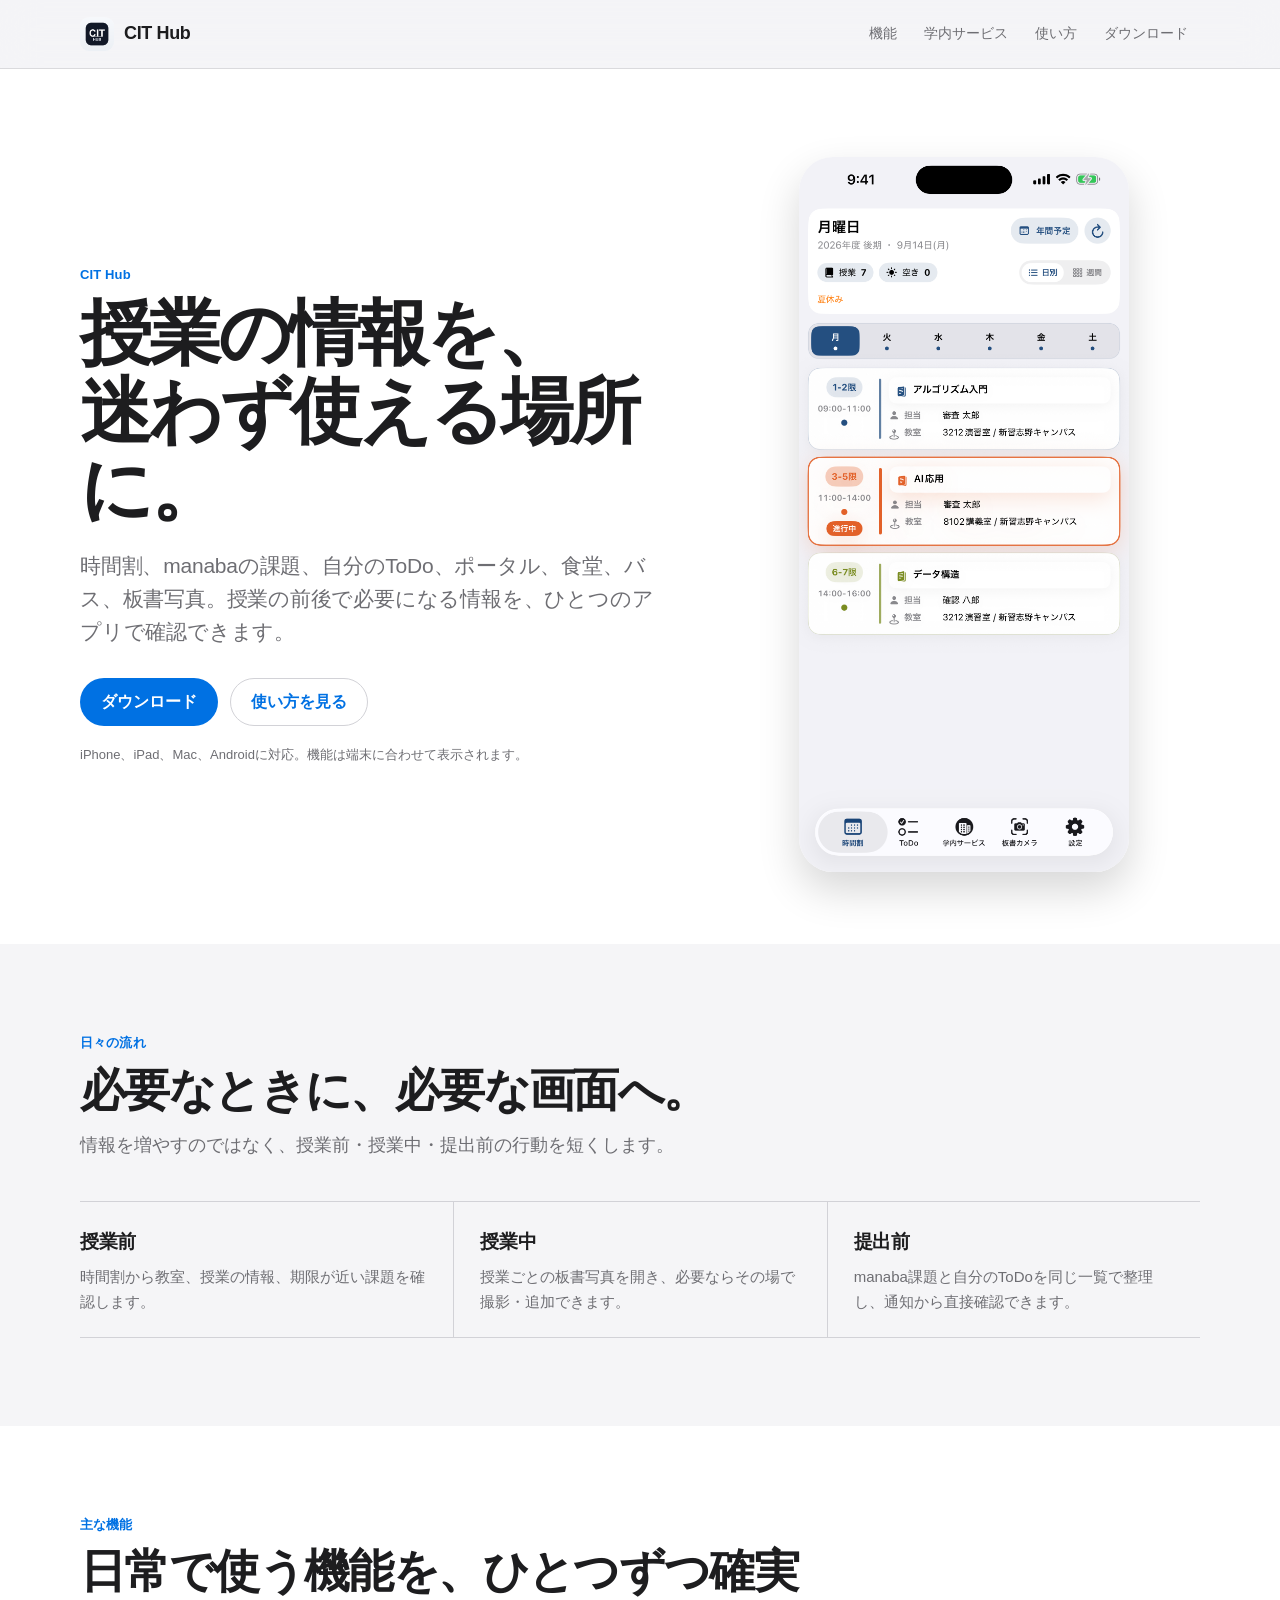
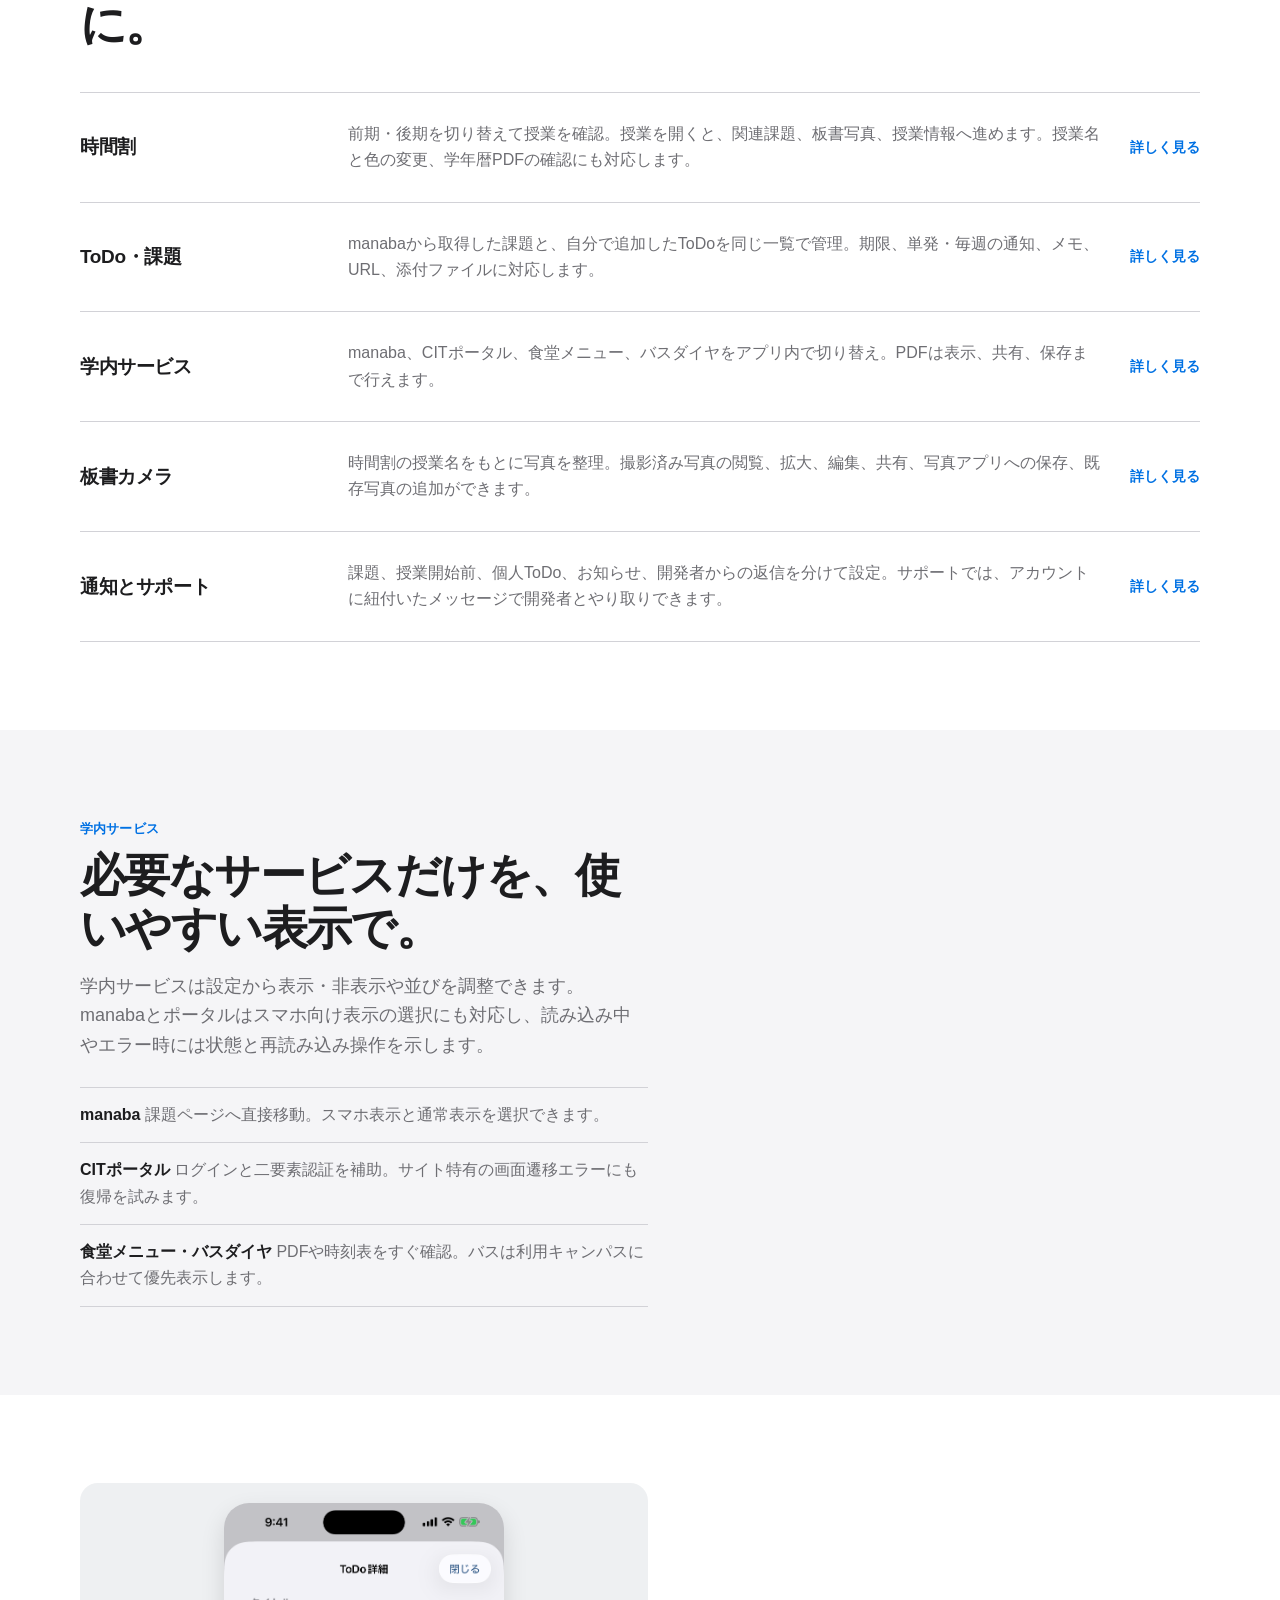
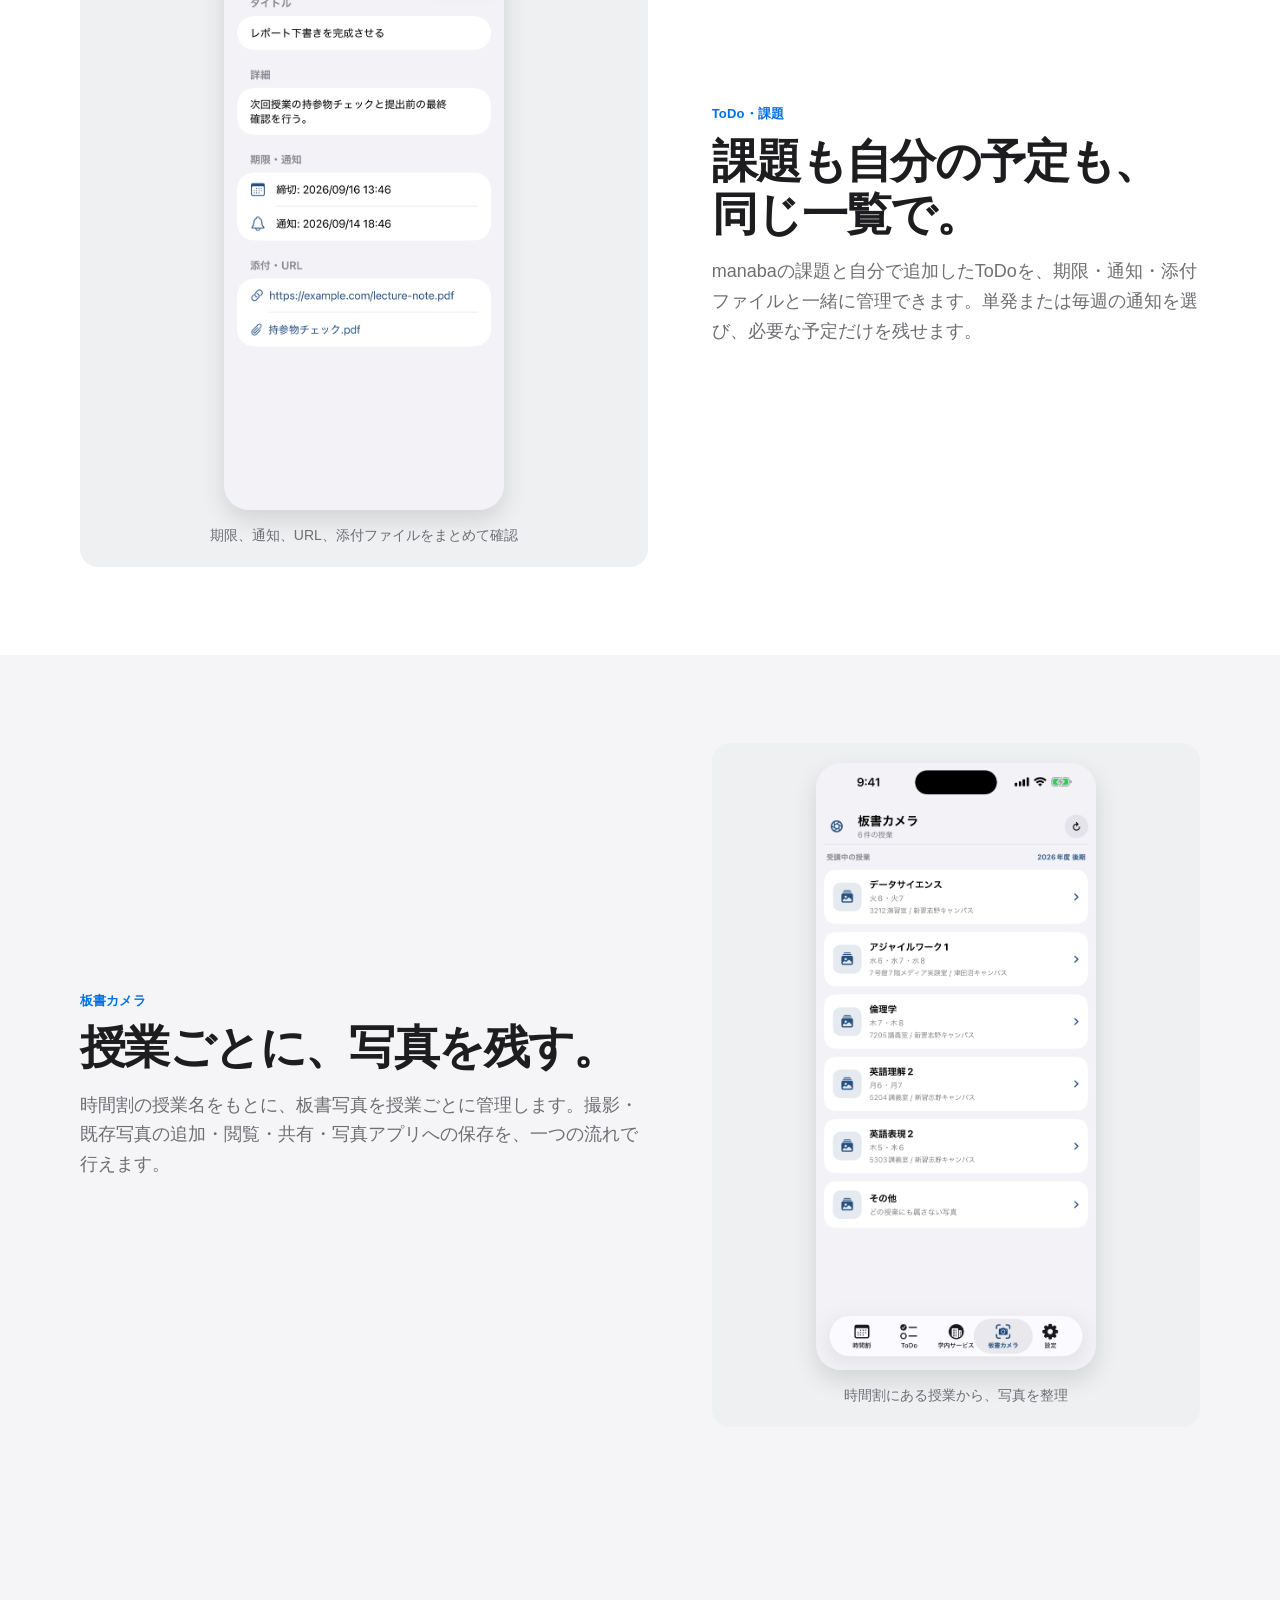
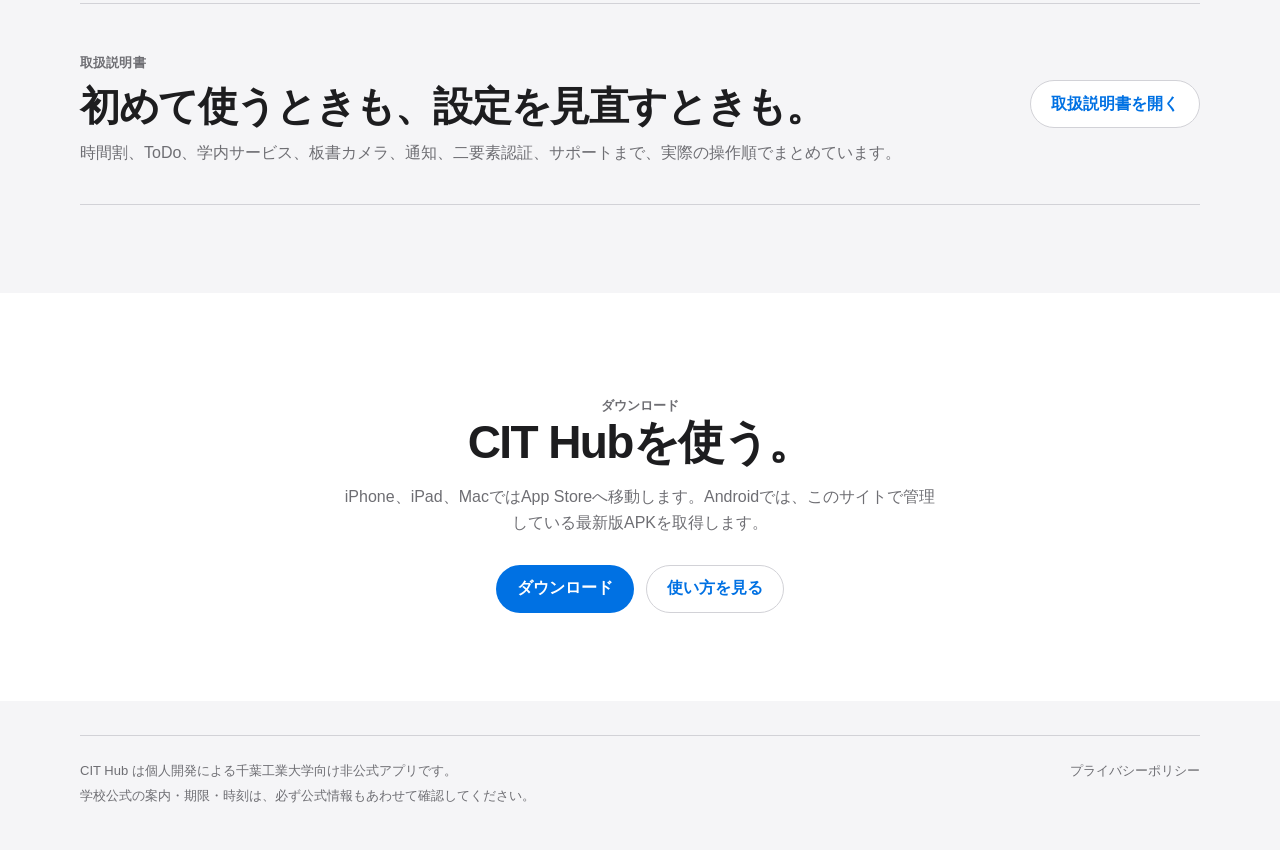
==== commit 20e7545c: "Simplify public feature descriptions" ====
--- a/index.html
+++ b/index.html
@@ -110,7 +110,6 @@
           <p class="section-label">ToDo・課題</p>
           <h2 id="todo-heading">課題も自分の予定も、同じ一覧で。</h2>
           <p>manabaの課題と自分で追加したToDoを、期限・通知・添付ファイルと一緒に管理できます。単発または毎週の通知を選び、必要な予定だけを残せます。</p>
-          <p class="manual-note"><strong>端末をまたいで引き継ぎます。</strong> テーマカラー、学内サービスの表示、通知などの設定はアカウントに紐付けて同期されます。サポートの会話も同じアカウントで続きから確認できます。</p>
         </div>
       </div>
     </section>
@@ -121,7 +120,6 @@
           <p class="section-label">板書カメラ</p>
           <h2 id="board-heading">授業ごとに、写真を残す。</h2>
           <p>時間割の授業名をもとに、板書写真を授業ごとに管理します。撮影・既存写真の追加・閲覧・共有・写真アプリへの保存を、一つの流れで行えます。</p>
-          <p class="manual-note"><strong>Mac版では撮影機能を表示しません。</strong> 時間割、ToDo、学内サービス、通知、設定はPC向けのレイアウトで利用できます。</p>
         </div>
         <figure class="screen-frame">
           <img src="./assets/screenshots/iphone15pm/iphone15pm_11_board_camera_courses.png" alt="CIT Hubの板書カメラ画面" />
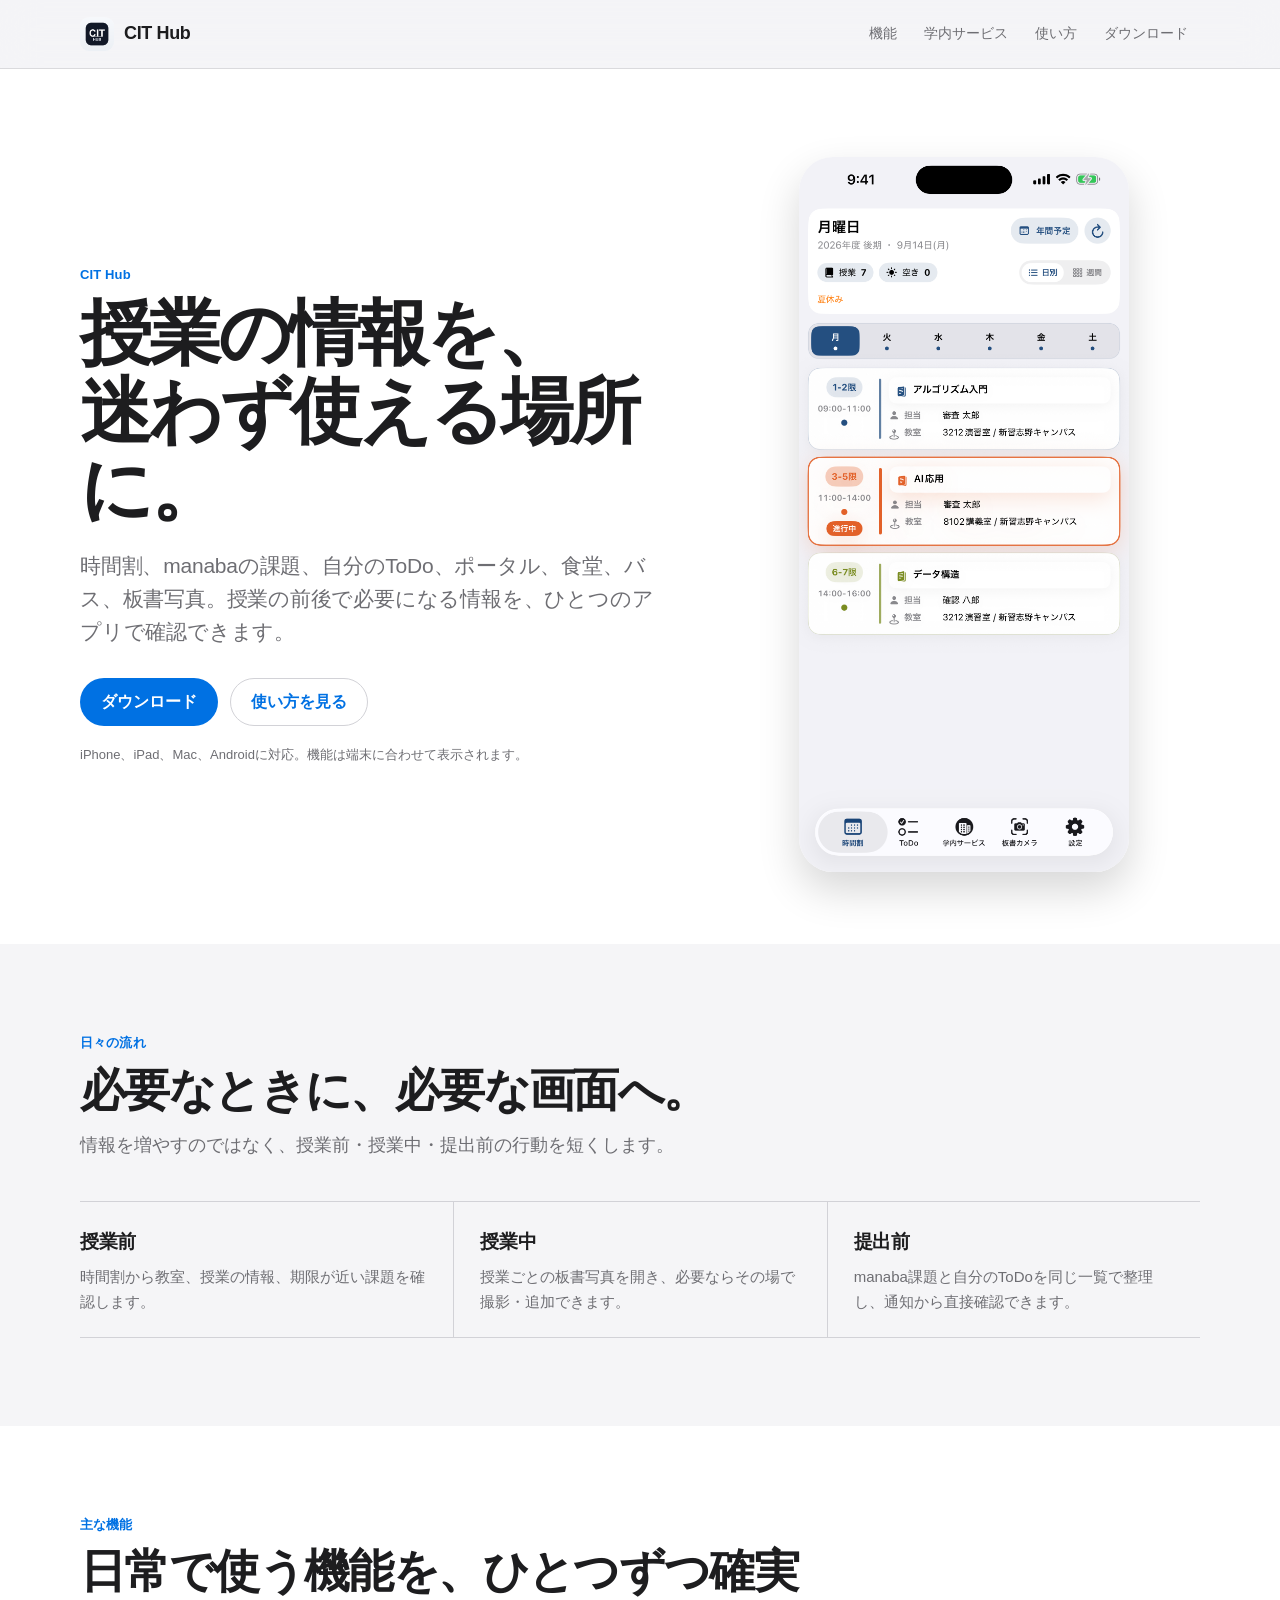
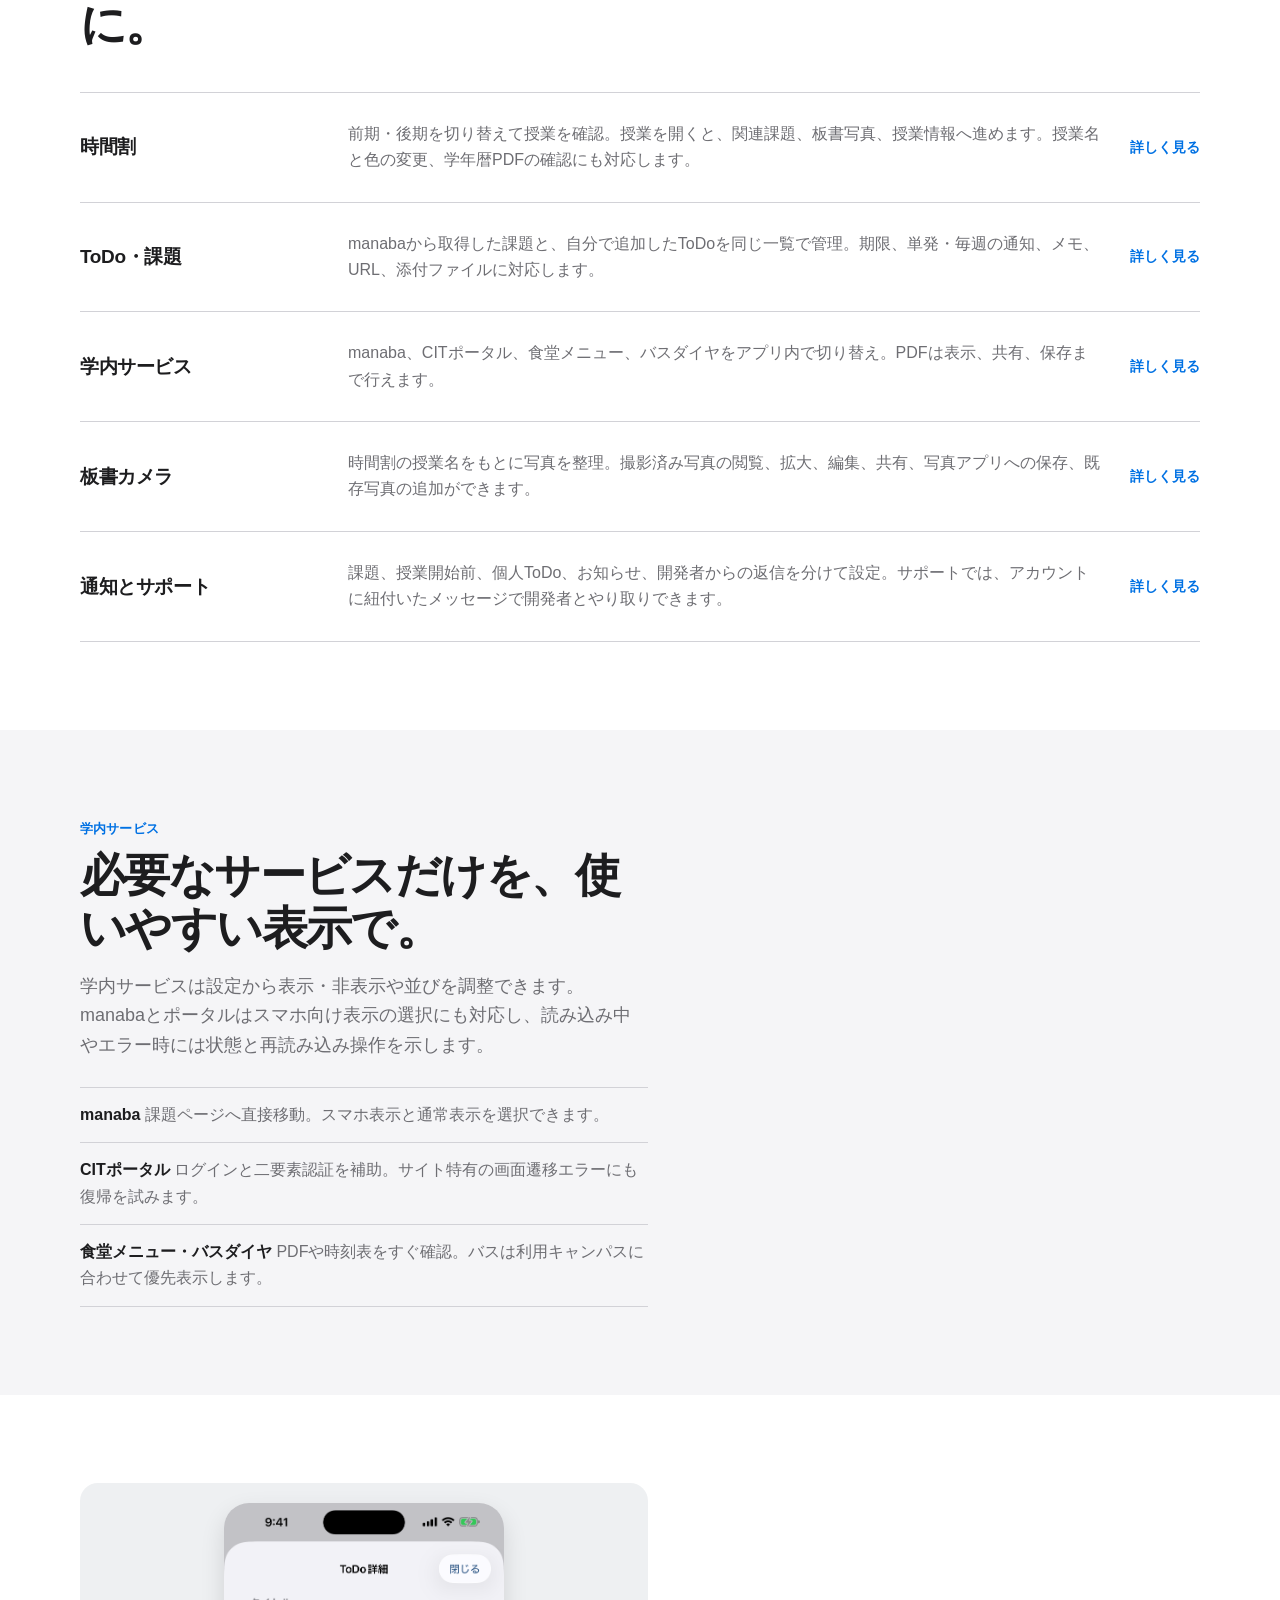
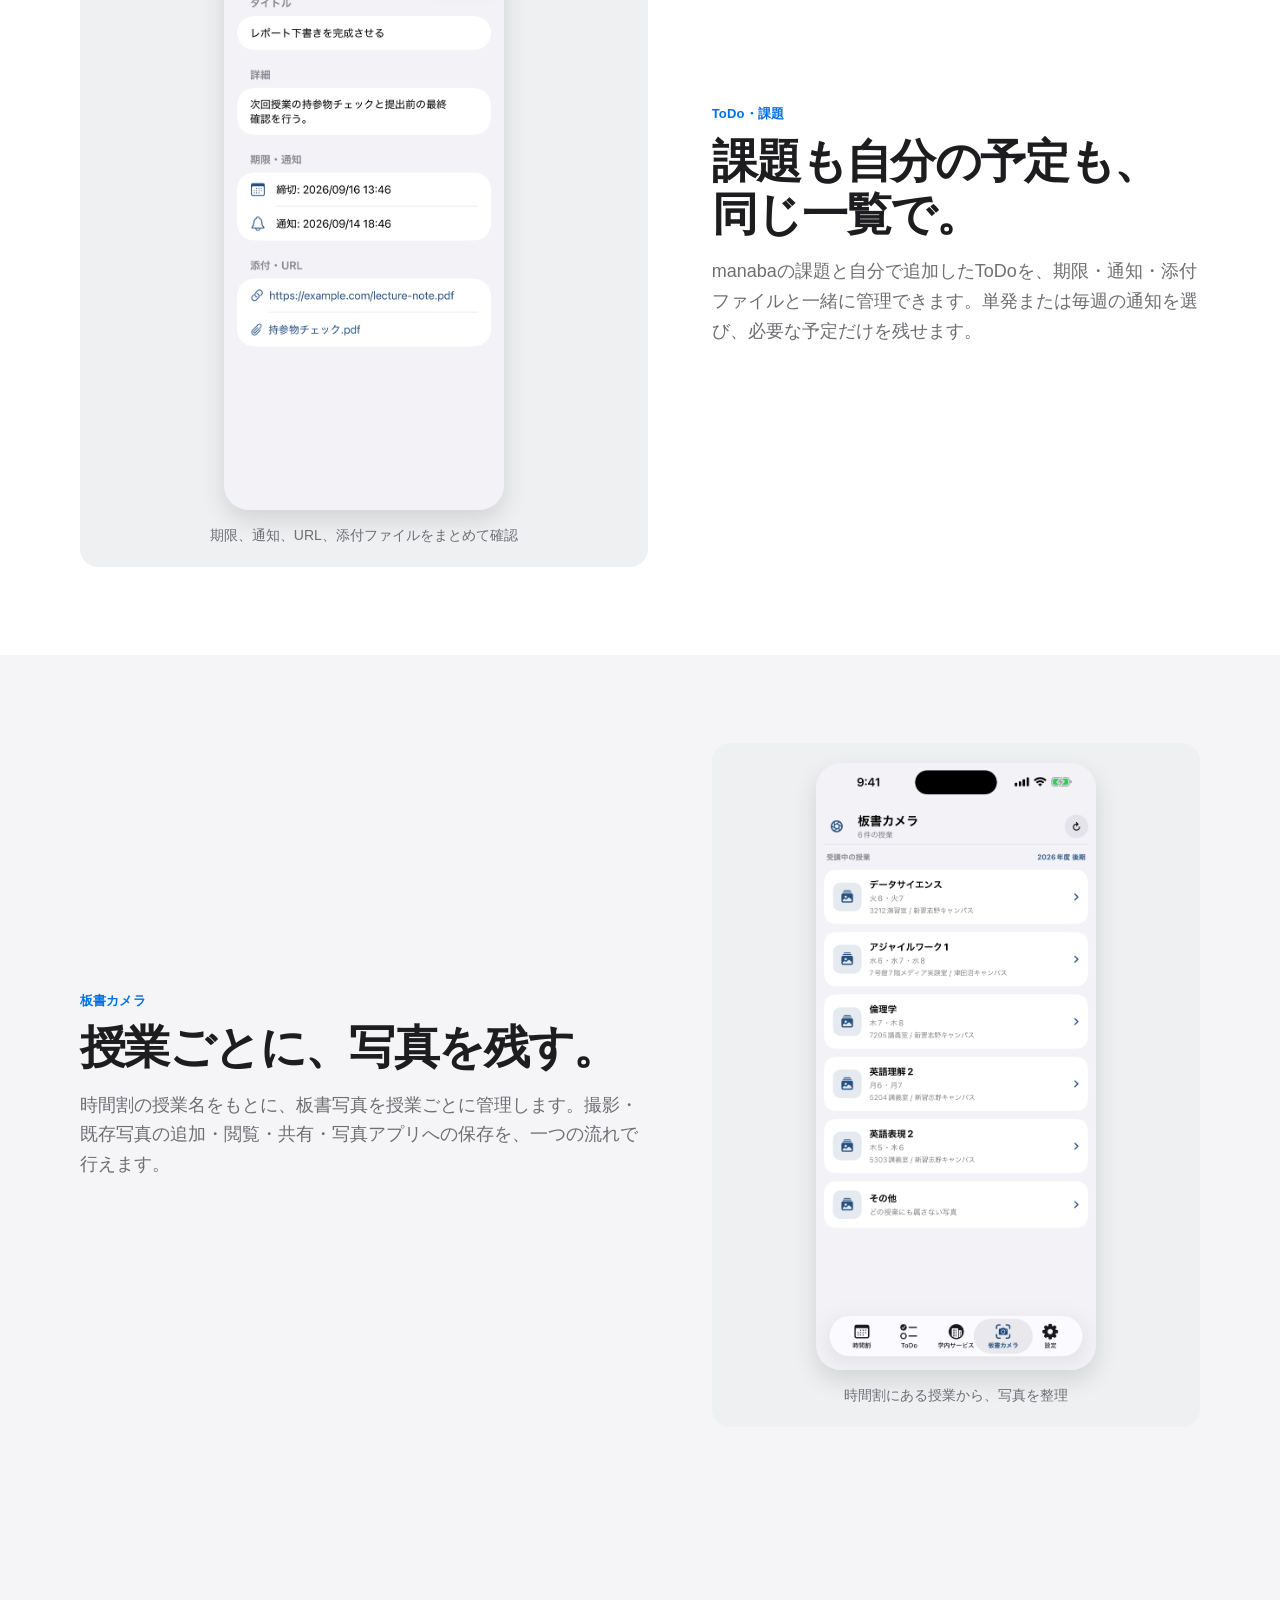
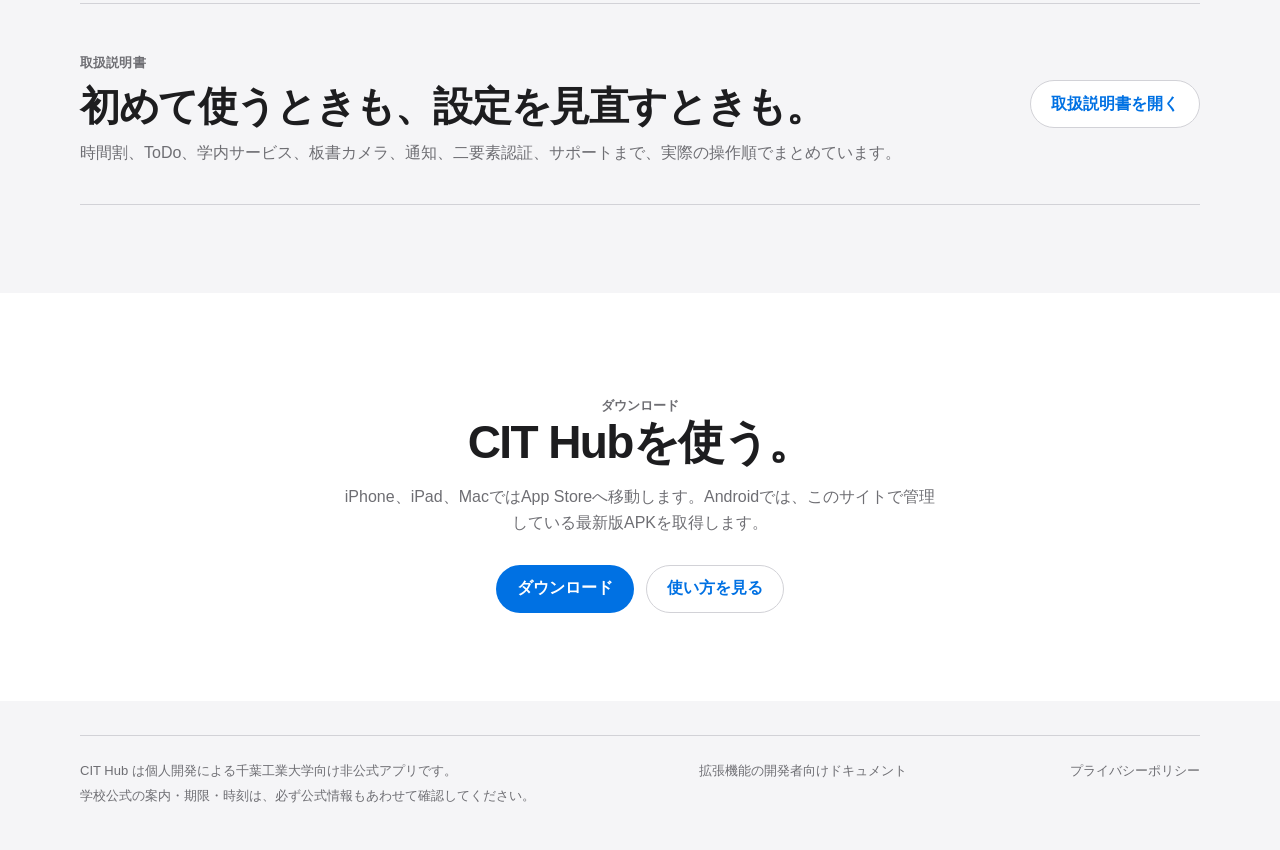
==== commit 2fa95fe6: "Link public developer documentation" ====
--- a/index.html
+++ b/index.html
@@ -150,7 +150,7 @@
     </section>
   </main>
 
-  <footer class="footer"><div class="container footer-inner"><div><p>CIT Hub は個人開発による千葉工業大学向け非公式アプリです。</p><p>学校公式の案内・期限・時刻は、必ず公式情報もあわせて確認してください。</p></div><a href="./privacy.html">プライバシーポリシー</a></div></footer>
+  <footer class="footer"><div class="container footer-inner"><div><p>CIT Hub は個人開発による千葉工業大学向け非公式アプリです。</p><p>学校公式の案内・期限・時刻は、必ず公式情報もあわせて確認してください。</p></div><a href="./developer-docs/">拡張機能の開発者向けドキュメント</a><a href="./privacy.html">プライバシーポリシー</a></div></footer>
   <script src="./assets/site.js" defer></script>
 </body>
 </html>
